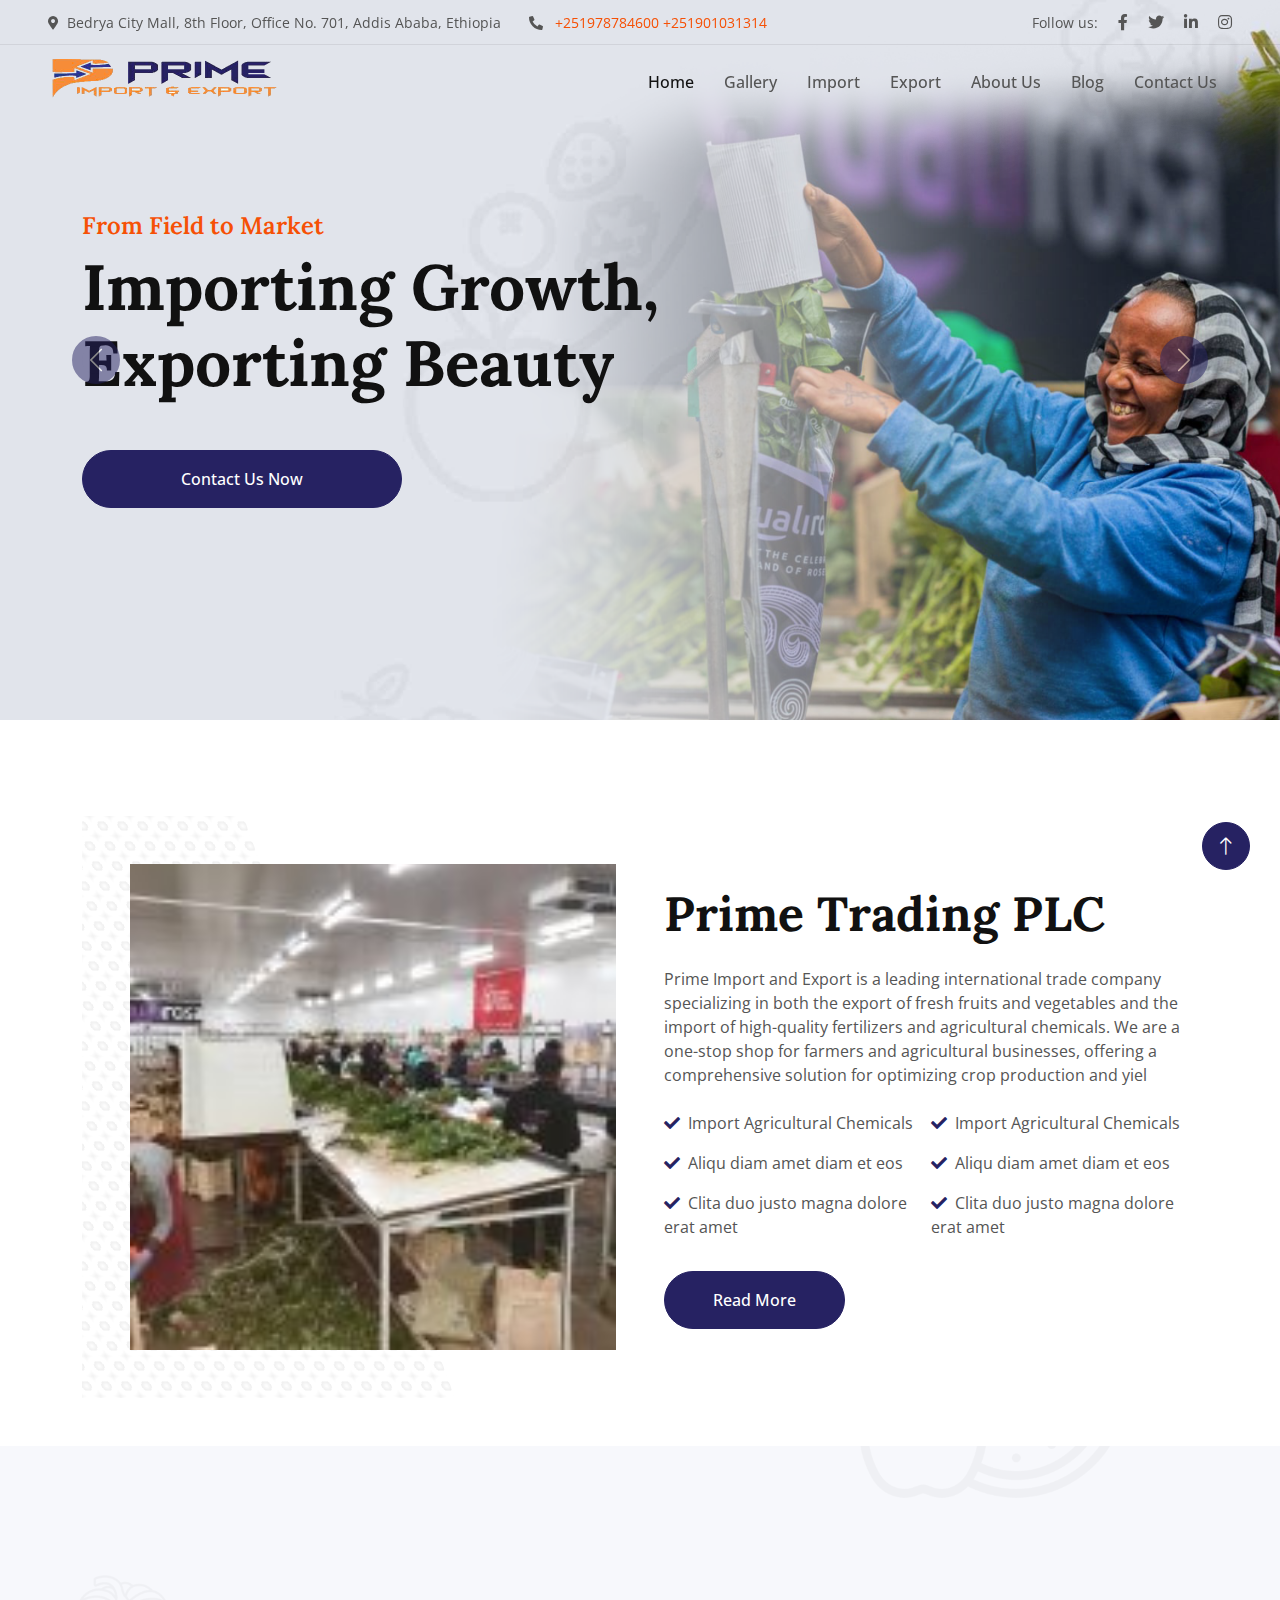
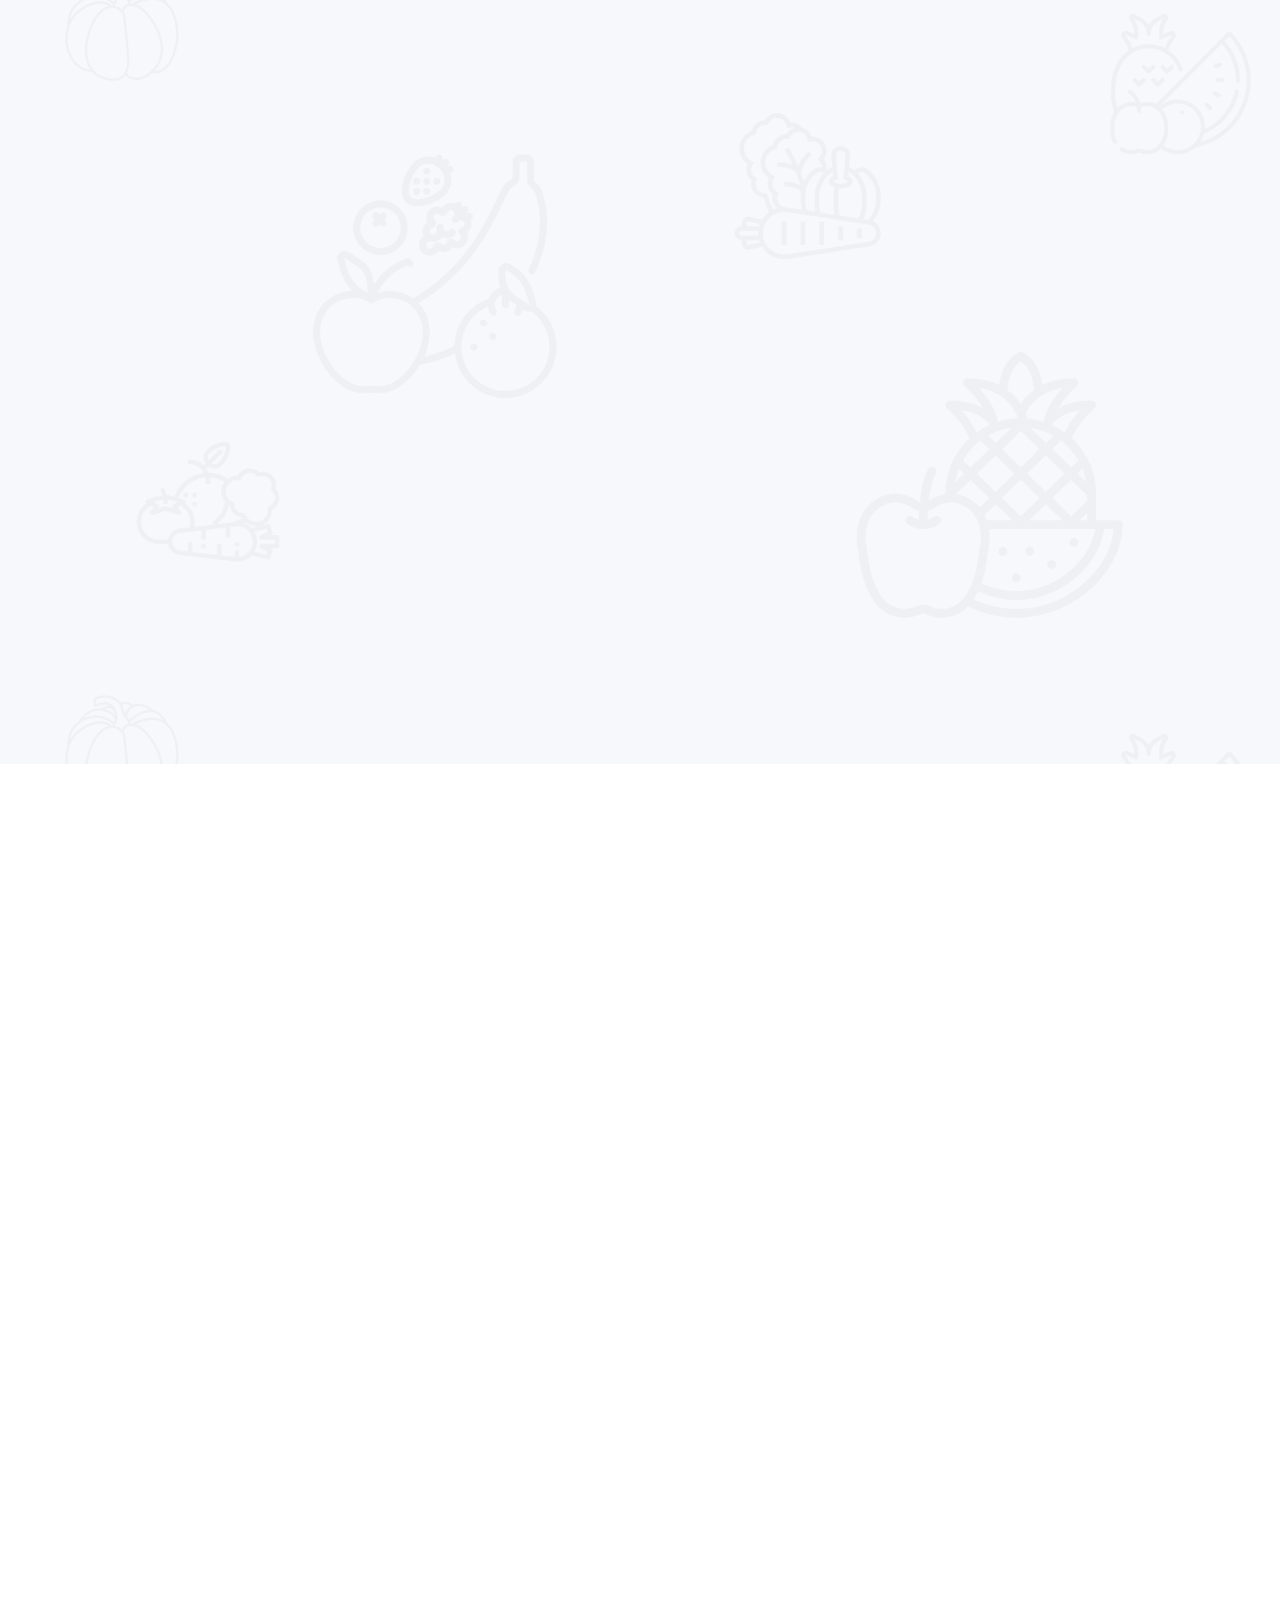
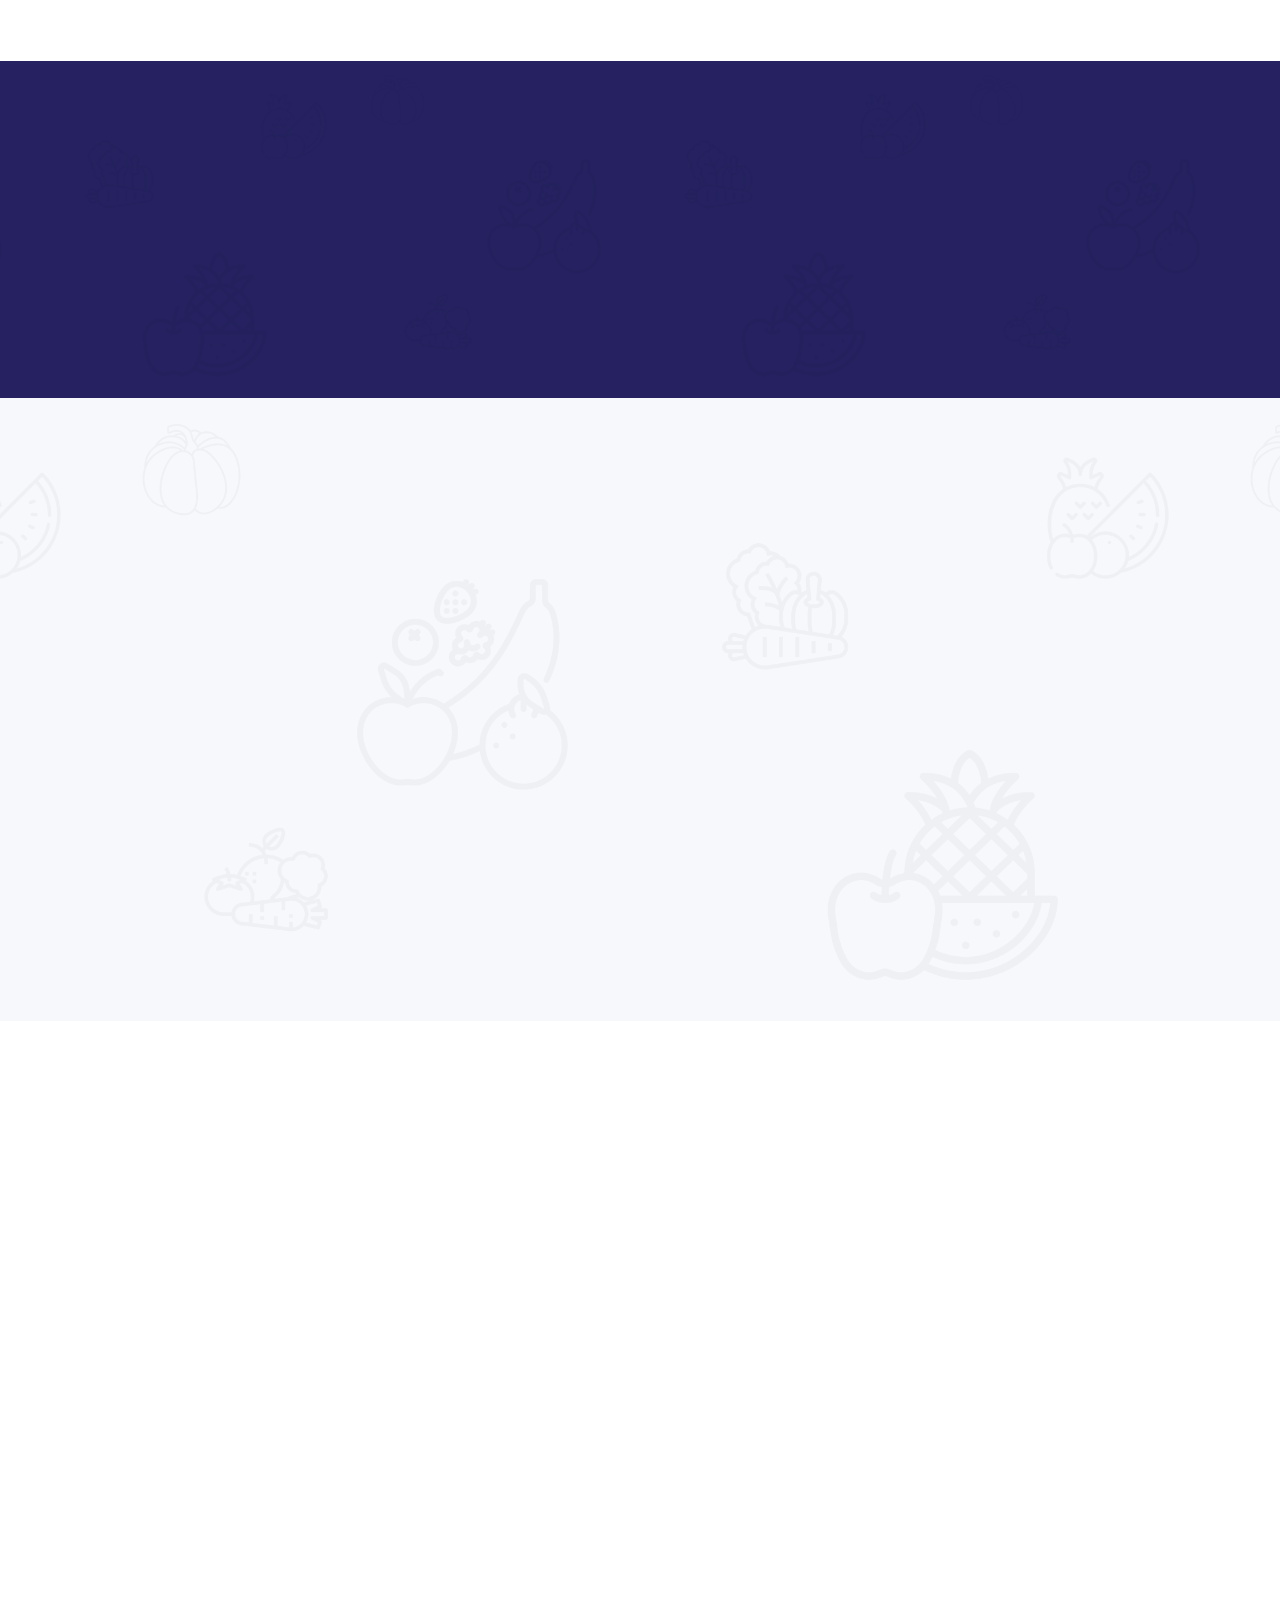
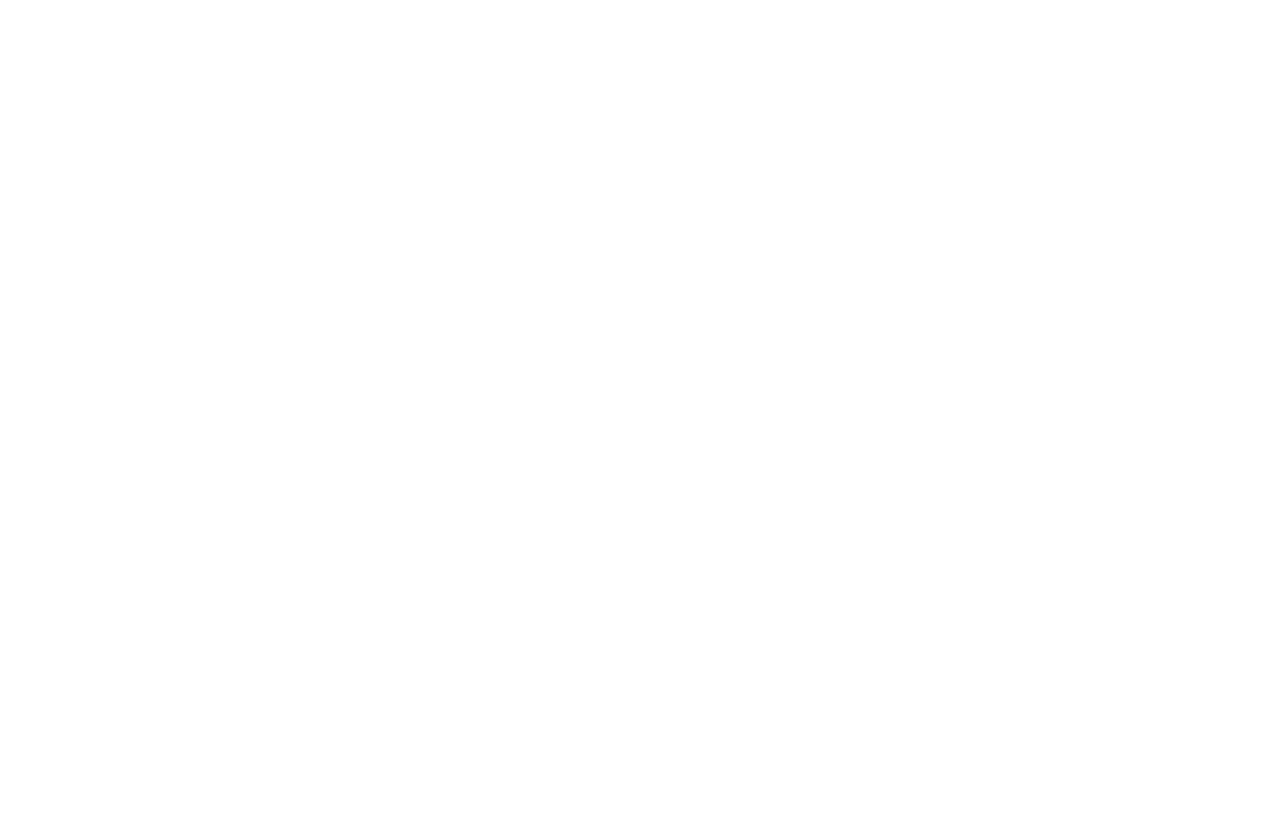
==== index.html @ 23673bf8 "title changes" ====
<!DOCTYPE html>
<html lang="en">

<head>
    <meta charset="utf-8">
    <title>Prime Trading - quality export and imports</title>
    <meta content="width=device-width, initial-scale=1.0" name="viewport">
    <meta content="" name="keywords">
    <meta content="" name="description">

    <!-- Favicon -->
    <link href="img/favicon.png" rel="icon">

    <!-- Google Web Fonts -->
    <link rel="preconnect" href="https://fonts.googleapis.com">
    <link rel="preconnect" href="https://fonts.gstatic.com" crossorigin>
    <link href="https://fonts.googleapis.com/css2?family=Open+Sans:wght@400;500&family=Lora:wght@600;700&display=swap" rel="stylesheet"> 

    <!-- Icon Font Stylesheet -->
    <link href="https://cdnjs.cloudflare.com/ajax/libs/font-awesome/5.10.0/css/all.min.css" rel="stylesheet">
    <link href="https://cdn.jsdelivr.net/npm/bootstrap-icons@1.4.1/font/bootstrap-icons.css" rel="stylesheet">

    <!-- Libraries Stylesheet -->
    <link href="lib/animate/animate.min.css" rel="stylesheet">
    <link href="lib/owlcarousel/assets/owl.carousel.min.css" rel="stylesheet">

    <!-- Customized Bootstrap Stylesheet -->
    <link href="css/bootstrap.min.css" rel="stylesheet">

    <!-- Template Stylesheet -->
    <link href="css/style.css" rel="stylesheet">

    <style>
        .gradient-box {
            background: linear-gradient(to right, rgba(255, 255, 255, 1),rgba(255, 255, 255, 0.3));
        }
    </style>
</head>

<body>
    <!-- Spinner Start -->
    <div id="spinner" class="show bg-white position-fixed translate-middle w-100 vh-100 top-50 start-50 d-flex align-items-center justify-content-center">
        <div class="spinner-border text-primary" role="status"></div>
    </div>
    <!-- Spinner End -->


    <!-- Navbar Start -->
    <div class="container-fluid fixed-top px-0 wow fadeIn" data-wow-delay="0.1s">
        <div class="top-bar row gx-0 align-items-center d-none d-lg-flex">
            <div class="col-lg-9 px-5 text-start w-90">
                <small>
                  <i class="fa fa-map-marker-alt me-2"></i>Bedrya City Mall, 8th Floor, Office No. 701, Addis Ababa, Ethiopia
                </small>
                <small class="ms-4 text-center gap-2">
                  <i class="fa fa-phone-alt me-2"></i> <a href="tel:+251978784600" class="text-secondary">+251978784600</a>   <a href="tel:+251901031314" class="text-secondary">+251901031314</a>

                </small>
              </div>
              
            <div class="col-lg-3 px-5 text-end">
                <small>Follow us:</small>
                <a class="text-body ms-3" href=""><i class="fab fa-facebook-f"></i></a>
                <a class="text-body ms-3" href=""><i class="fab fa-twitter"></i></a>
                <a class="text-body ms-3" href=""><i class="fab fa-linkedin-in"></i></a>
                <a class="text-body ms-3" href=""><i class="fab fa-instagram"></i></a>
            </div>
        </div>

        <nav class="navbar navbar-expand-lg navbar-light py-lg-0 px-lg-5 wow fadeIn" data-wow-delay="0.1s">
            <a href="index.html" class="navbar-brand ms-4 ms-lg-0">
                <!-- <h1 class="fw-bold text-primary m-0">F<span class="text-secondary">oo</span>dy</h1> -->
                <img src="img/logo.png" class="w-50" alt="">
            </a>
            <button type="button" class="navbar-toggler me-4" data-bs-toggle="collapse" data-bs-target="#navbarCollapse">
                <span class="navbar-toggler-icon"></span>
            </button>
            <div class="collapse navbar-collapse" id="navbarCollapse">
                <div class="navbar-nav ms-auto p-4 p-lg-0">
                    <a href="index.html" class="nav-item nav-link active">Home</a>
                    <a href="gallery.html" class="nav-item nav-link">Gallery</a>
                    <a href="import.html" class="nav-item nav-link">Import</a>
                    <a href="export.html" class="nav-item nav-link">Export</a>
                    <a href="about.html" class="nav-item nav-link">About Us</a>
                    <a href="blog.html" class="nav-item nav-link">Blog</a>
                    <a href="contact.html" class="nav-item nav-link">Contact Us</a>
                    <!-- <div class="nav-item dropdown">
                        <a href="#" class="nav-link dropdown-toggle" data-bs-toggle="dropdown">pages</a>
                        <div class="dropdown-menu m-0">
                            <a href="feature.html" class="dropdown-item">Our Features</a>
                            <a href="testimonial.html" class="dropdown-item">Testimonial</a>
                            <a href="404.html" class="dropdown-item">404 Page</a>
                        </div>
                    </div> -->
                </div>
                <!-- <div class="d-none d-lg-flex ms-2">
                    <a class="btn-sm-square bg-white rounded-circle ms-3" href="">
                        <small class="fa fa-search text-body"></small>
                    </a>
                    <a class="btn-sm-square bg-white rounded-circle ms-3" href="">
                        <small class="fa fa-user text-body"></small>
                    </a>
                    <a class="btn-sm-square bg-white rounded-circle ms-3" href="">
                        <small class="fa fa-shopping-bag text-body"></small>
                    </a>
                </div> -->
            </div>
        </nav>
    </div>
    <!-- Navbar End -->


    <!-- Carousel Start -->
    <div class="container-fluid p-0 mb-5 wow fadeIn" data-wow-delay="0.1s">
        <div id="header-carousel" class="carousel slide" data-bs-ride="carousel">
            <div class="carousel-inner">
                <div class="carousel-item active">
                    <img class="w-100" src="img/carousel-1.png" alt="Image">
                    <div class="carousel-caption">
                        <div class="container">
                            <div class="row justify-content-start">
                                <div class="col-lg-7">
                                    <h4 class="text-secondary">From Field to Market</h4>
                                    <h6 class="display-3 mb-5 animated slideInDown">Importing Growth, Exporting Beauty</h6>
                                    <a href="contact.html" class="w-50 btn btn-primary rounded-pill py-sm-3 px-sm-5">Contact Us Now</a>
                                    <!-- <a href="" class="btn btn-secondary rounded-pill py-sm-3 px-sm-5 ms-3">Services</a> -->
                                </div>
                            </div>
                        </div>
                    </div>
                </div>
                <div class="carousel-item">
                    <img class="w-100" src="img/carousel-2.png" alt="Image">
                   <div class="carousel-caption">
                        <div class="container">
                            <div class="row justify-content-start">
                                <div class="col-lg-7">
                                    <h4 class="text-secondary">Flourish & Export</h4>
                                    <h6 class="display-3 mb-5 animated slideInDown">Importing Growth, Exporting Beauty</h6>
                                    <a href="contact.html" class="w-50 btn btn-primary rounded-pill py-sm-3 px-sm-5">Contact us Now</a>
                                    <!-- <a href="" class="btn btn-secondary rounded-pill py-sm-3 px-sm-5 ms-3">Services</a> -->
                                </div>
                            </div>
                        </div>
                    </div>
                </div>
            </div>
            <button class="carousel-control-prev" type="button" data-bs-target="#header-carousel"
                data-bs-slide="prev">
                <span class="carousel-control-prev-icon" aria-hidden="true"></span>
                <span class="visually-hidden">Previous</span>
            </button>
            <button class="carousel-control-next" type="button" data-bs-target="#header-carousel"
                data-bs-slide="next">
                <span class="carousel-control-next-icon" aria-hidden="true"></span>
                <span class="visually-hidden">Next</span>
            </button>
        </div>
    </div>
    <!-- Carousel End -->


    <!-- About Start -->
    <div class="container-xxl py-5">
        <div class="container">
            <div class="row g-5 align-items-center">
                <div class="col-lg-6 wow fadeIn" data-wow-delay="0.1s">
                    <div class="about-img position-relative overflow-hidden p-5 pe-0">
                        <img class="img-fluid w-100" src="img/about-1.jpg">
                    </div>
                </div>
                <div class="col-lg-6 wow fadeIn" data-wow-delay="0.5s">
                    <h1 class="display-5 mb-4">Prime Trading PLC</h1>
                    <p class="mb-4">Prime Import and Export is a leading international trade company specializing in both the export of fresh fruits and vegetables and the import of high-quality fertilizers and agricultural chemicals. We are a one-stop shop for farmers and agricultural businesses, offering a comprehensive solution for optimizing crop production and yiel</p>
                    <div class="d-flex flex-row w-100">
                        <div class="w-50">
                            <p><i class="fa fa-check text-primary me-2"></i>Import Agricultural Chemicals </p>
                            <p><i class="fa fa-check text-primary me-2"></i>Aliqu diam amet diam et eos</p>
                            <p><i class="fa fa-check text-primary me-2"></i>Clita duo justo magna dolore erat amet</p>
                        </div>
                        <div class="w-50">
                            <p><i class="fa fa-check text-primary me-2"></i>Import Agricultural Chemicals </p>
                            <p><i class="fa fa-check text-primary me-2"></i>Aliqu diam amet diam et eos</p>
                            <p><i class="fa fa-check text-primary me-2"></i>Clita duo justo magna dolore erat amet</p>
                        </div>
                    </div>
                    <a class="btn btn-primary rounded-pill py-3 px-5 mt-3" href="about.html">Read More</a>
                </div>
            </div>
        </div>
    </div>
    <!-- About End -->

    <div class="container-fluid bg-light bg-icon py-6">
        <div class="container">
            <div class="section-header text-center mx-auto mb-5 wow fadeInUp" data-wow-delay="0.1s" style="max-width: 500px;">
                <h1 class="display-5 mb-3">Our Services</h1>
                <p>We are committed to providing high-quality agricultural products and services with a focus on excellence and sustainability. Explore the features that set us apart.</p>
            </div>
            <div class="row g-4">
                <div class="col-lg-4 col-md-6 wow fadeInUp" data-wow-delay="0.1s">
                    <div class="bg-white text-center h-100 p-4 p-xl-5 d-flex flex-column align-items-center">
                        <div style="height: 150px; display: flex; align-items: center; justify-content: center;">
                            <img class="img-fluid" src="img/export_icon.png" alt="export" style="max-width: 143px;">
                        </div>
                        <h4 class="mb-3">High-Quality Exports</h4>
                        <p class="mb-4">We export a wide variety of fresh fruits, cereals, and flowers, ensuring the highest quality and timely delivery to international markets.</p>
                        <a class="btn btn-outline-primary border-2 py-2 px-4 rounded-pill" href="about.html">Read More</a>
                    </div>
                </div>
                <div class="col-lg-4 col-md-6 wow fadeInUp" data-wow-delay="0.3s">
                    <div class="bg-white text-center h-100 p-4 p-xl-5 d-flex flex-column align-items-center">
                        <div style="height: 150px; display: flex; align-items: center; justify-content: center;">
                            <img class="img-fluid" src="img/import.webp" alt="import" style="max-width: 143px;">
                        </div>
                        <h4 class="mb-3">Premium Imported Products</h4>
                        <p class="mb-4">Our imports include top-tier fertilizers, animal feed, and agricultural products to support farming operations and increase productivity.</p>
                        <a class="btn btn-outline-primary border-2 py-2 px-4 rounded-pill" href="about.html">Read More</a>
                    </div>
                </div>
                <div class="col-lg-4 col-md-6 wow fadeInUp" data-wow-delay="0.5s">
                    <div class="bg-white text-center h-100 p-4 p-xl-5 d-flex flex-column align-items-center">
                        <div style="height: 150px; display: flex; align-items: center; justify-content: center;">
                            <img class="img-fluid" src="img/icon-2.png" alt="sustainability" style="max-width: 143px;">
                        </div>
                        <h4 class="mb-3">Sustainable Practices</h4>
                        <p class="mb-4">We prioritize sustainability by sourcing environmentally-friendly agricultural products and practicing ethical import and export processes.</p>
                        <a class="btn btn-outline-primary border-2 py-2 px-4 rounded-pill" href="about.html">Read More</a>
                    </div>
                </div>
            </div>
        </div>
    </div>


    <!-- Product part -->
    <div class="container-xxl py-5">
        <div class="container">
               
            <div class="section-header text-center mx-auto mb-5 wow fadeInUp" data-wow-delay="0.1s" style="max-width: 500px;">
                <h1 class="display-5 mb-3">Our Products</h1>
                <p>Tempor ut dolore lorem kasd vero ipsum sit eirmod sit. Ipsum diam justo sed rebum vero dolor duo.</p>
            </div>
        <div class="tab-content">
                <div id="tab-1" class="tab-pane fade show p-0 active">
                    <div class="row g-4">
                        <div class="col-xl-4 col-lg-4 col-md-6 wow fadeInUp" data-wow-delay="0.1s">
                            <div class="product-item wow fadeInUp" data-wow-delay="0.1s">
                                <div class="position-relative bg-light overflow-hidden shadow-lg">
                                    <img class="img-fluid w-100" src="img/fruits.png" alt="">
                                    <div style="opacity: 0.5; background-color: black;" class="text-center w-100 h-100 rounded text-white position-absolute start-0 bottom-0 py-1 px-3"></div>
                                    <div class="bg-secondary rounded text-white position-absolute start-0 top-0 my-4 py-1 px-3">Premium</div>
                                    <div class=" text-center bg-transparent rounded text-white position-absolute start-0 bottom-0 py-1 px-3">
                                        <a class="text-white" href="">
                                            <h3 class="text-white text-start">Fruits</h3>
                                            <p class="text-start">Our avocados boast a rich, buttery flavor and a luxurious texture that sets them apart</p>
                                        </a>
                                    </div>
                                </div>
                                
                            </div>
                        </div>
                        <div class="col-xl-4 col-lg-4 col-md-6 wow fadeInUp" data-wow-delay="0.2s">
                            <div class="product-item wow fadeInUp" data-wow-delay="0.2s">
                                <div class="position-relative bg-light overflow-hidden shadow-lg img-fluid">
                                    <img class="img-fluid w-100" src="img/cut-flower.png" alt="">
                                    <div style="opacity: 0.5; background-color: black;" class="text-center w-100 h-100 rounded text-white position-absolute start-0 bottom-0 py-1 px-3"></div>
                                    <div class="bg-secondary rounded text-white position-absolute start-0 top-0 my-4 py-1 px-3">Premium</div>
                                    <div class=" text-center bg-transparent rounded text-white position-absolute start-0 bottom-0 py-1 px-3">
                                        <a class="text-white" href="">
                                            <h3 class="text-white text-start">Cut Flowers</h3>
                                            <p class="text-start ">Each bloom is cultivated and handpicked at the perfect moment of blooming</p>
                                        </a>
                                    </div>
                                </div>
                                
                            </div>
                        </div>
                        
                        <div class="col-xl-4 col-lg-4 col-md-6 wow fadeInUp" data-wow-delay="0.3s">
                            <div class="product-item wow fadeInUp" data-wow-delay="0.3s">
                                <div class="position-relative bg-light overflow-hidden shadow-lg">
                                    <img class="img-fluid w-100" src="img/flowers.png" alt="">
                                    <div style="opacity: 0.5; background-color: black;" class="text-center w-100 h-100 rounded text-white position-absolute start-0 bottom-0 py-1 px-3"></div>
                                    <div class="bg-secondary rounded text-white position-absolute start-0 top-0 my-4 py-1 px-3">Premium</div>
                                    <div class=" text-center bg-transparent rounded text-white position-absolute start-0 bottom-0 py-1 px-3">
                                        <a class="text-white" href="">
                                            <h3 class="text-white text-start">Flowers</h3>
                                            <p class="text-start ">Experience the epitome of floral elegance with our premium level flowers</p>
                                        </a>
                                    </div>
                                </div>
                                
                            </div>
                        </div>
                        <div class="col-xl-4 col-lg-4 col-md-6 wow fadeInUp" data-wow-delay="0.1s">
                            <div class="product-item wow fadeInUp" data-wow-delay="0.2s">
                                <div class="position-relative bg-light overflow-hidden shadow-lg">
                                    <img class="img-fluid w-100" src="img/Fertilizers.png" alt="">
                                    <div style="opacity: 0.5; background-color: black;" class="text-center w-100 h-100 rounded text-white position-absolute start-0 bottom-0 py-1 px-3"></div>
                                    <div class=" text-center bg-transparent rounded text-white position-absolute start-0 bottom-0 py-1 px-3">
                                        <a class="text-white" href="">
                                            <h3 class="text-white text-start">Fertilizers</h3>
                                            <p class="text-start ">Enhance agricultural yields and nurture growth with our fertilizers</p>
                                        </a>
                                    </div>
                                </div>
                                
                            </div>
                        </div>
                        <div class="col-xl-4 col-lg-4 col-md-6 wow fadeInUp" data-wow-delay="0.2s">
                            <div class="product-item wow fadeInUp" data-wow-delay="0.2s">
                                <div class="position-relative bg-light overflow-hidden shadow-lg">
                                    <img class="img-fluid w-100" src="img/chemicals.png" alt="">
                                    <div style="opacity: 0.5; background-color: black;" class="text-center w-100 h-100 rounded text-white position-absolute start-0 bottom-0 py-1 px-3"></div>
                                    <div class=" text-center bg-transparent rounded text-white position-absolute start-0 bottom-0 py-1 px-3">
                                        <a class="text-white" href="">
                                            <h3 class="text-white text-start">Agricultural Chemicals</h3>
                                            <p class="text-start text-white">Optimize crop health and maximize yield with our agricultural chemicals</p>
                                        </a>
                                    </div>
                                </div>
                            </div>
                        </div>
                        <div class="col-xl-4 col-lg-4 col-md-6 wow fadeInUp" data-wow-delay="0.2s">
                            <div class="product-item wow fadeInUp" data-wow-delay="0.2s">
                                <div class="position-relative bg-light overflow-hidden shadow-lg">
                                    <img class="img-fluid w-100" src="img/animals.png" alt="">
                                    <div style="opacity: 0.5; background-color: black;" class="text-center w-100 h-100 rounded text-white position-absolute start-0 bottom-0 py-1 px-3"></div>
                                    <div class=" text-center bg-transparent rounded text-white position-absolute start-0 bottom-0 py-1 px-3">
                                        <a class="text-white" href="">
                                            <h3 class="text-white text-start">Animal Feed Raw Material</h3>
                                            <p class="text-start text-white">Elevate animal nutrition with our feed raw materials, for healthy livestock</p>
                                        </a>
                                    </div>
                                </div>
                            </div>
                        </div>
                        
                    </div>
                </div>
            </div>
        </div>
    </div>
    <!-- end of priduct -->


    <!-- Firm Visit Start -->
    <div class="container-fluid bg-primary bg-icon mt-5 py-6">
        <div class="container">
            <div class="row g-5 align-items-center">
                <div class="col-md-7 wow fadeIn" data-wow-delay="0.1s">
                    <h1 class="display-5 text-white mb-3">Visit Our Grallary</h1>
                    <p class="text-white mb-0">Tempor erat elitr rebum at clita. Diam dolor diam ipsum sit. Aliqu diam amet diam et eos. Clita erat ipsum et lorem et sit, sed stet lorem sit clita duo justo magna dolore erat amet. Diam dolor diam ipsum sit. Aliqu diam amet diam et eos.</p>
                </div>
                <div class="col-md-5 text-md-end wow fadeIn" data-wow-delay="0.5s">
                    <a class="btn btn-lg btn-secondary rounded-pill py-3 px-5" href="">Visit Now</a>
                </div>
            </div>
        </div>
    </div>
    <!-- Firm Visit End -->


    <!-- Testimonial Start -->
    <div class="container-fluid bg-light bg-icon py-6 mb-5">
        <div class="container">
            <div class="section-header text-center mx-auto mb-5 wow fadeInUp" data-wow-delay="0.1s" style="max-width: 500px;">
                <h1 class="display-5 mb-3">What Peoples Say</h1>
            </div>
            <div class="owl-carousel testimonial-carousel wow fadeInUp" data-wow-delay="0.1s">
                <div class="testimonial-item position-relative bg-white p-5 mt-4">
                    <i class="fa fa-quote-left fa-3x text-primary position-absolute top-0 start-0 mt-n4 ms-5"></i>
                    <p class="mb-4">Prime's expertise in import and export operations has been instrumental in optimizing our trading processes."</p>
                    <div class="d-flex align-items-center">
                        <img class="flex-shrink-0 rounded-circle" src="img/customer-1.jpg" alt="">
                        <div class="ms-3">
                            <h5 class="mb-1">Aman</h5>
                            <span>Director</span>
                        </div>
                    </div>
                </div>
                <div class="testimonial-item position-relative bg-white p-5 mt-4">
                    <i class="fa fa-quote-left fa-3x text-primary position-absolute top-0 start-0 mt-n4 ms-5"></i>
                    <p class="mb-4">Working with prime has been a game-changer for our import business. Their expertise have truly impressed us."</p>
                    <div class="d-flex align-items-center">
                        <img class="flex-shrink-0 rounded-circle" src="img/customer-2.jpg" alt="">
                        <div class="ms-3">
                            <h5 class="mb-1">Markos</h5>
                            <span>Client</span>
                        </div>
                    </div>
                </div>
                <div class="testimonial-item position-relative bg-white p-5 mt-4">
                    <i class="fa fa-quote-left fa-3x text-primary position-absolute top-0 start-0 mt-n4 ms-5"></i>
                    <p class="mb-4">Prime's proactive approach and attention to detail have streamlined our operations."</p>
                    <div class="d-flex align-items-center">
                        <img class="flex-shrink-0 rounded-circle" src="img/customer.jpg" alt="">
                        <div class="ms-3">
                            <h5 class="mb-1">Sara</h5>
                            <span>Manager</span>
                        </div>
                    </div>
                </div>
            </div>
        </div>
    </div>
    <!-- Testimonial End -->


    <!-- Blog Start -->
    <div class="container-xxl py-5">
        <div class="container">
            <div class="section-header text-center mx-auto mb-5 wow fadeInUp" data-wow-delay="0.1s" style="max-width: 500px;">
                <h1 class="display-5 mb-3">Latest Blog</h1>
                <p>Tempor ut dolore lorem kasd vero ipsum sit eirmod sit. Ipsum diam justo sed rebum vero dolor duo.</p>
            </div>
            <div class="row g-4">
                <div class="col-lg-4 col-md-6 wow fadeInUp" data-wow-delay="0.1s">
                    <img class="img-fluid" src="img/blog-1.jpg" alt="">
                    <div class="bg-light p-4">
                        <a class="d-block h5 lh-base mb-4" href="">How to cultivate organic fruits and vegetables in own firm</a>
                        <div class="text-muted border-top pt-4">
                            <small class="me-3"><i class="fa fa-calendar text-primary me-2"></i>01 Jan, 2045</small>
                        </div>
                    </div>
                </div>
            
            </div>
        </div>
    </div>
    <!-- Blog End -->


    <!-- Footer Start -->
    <div class="container-fluid bg-dark footer mt-5 pt-5 wow fadeIn" data-wow-delay="0.1s">
        <div class="container py-5">
            <div class="row g-5">
                <div class="col-lg-3 col-md-6">
                    <img src="img/Logoprime.png" alt="Logo" class="footer-logo" />

                    <p>Prime Import and Export stands as a premier player in the global trade industry, renowned for its expertise in the export of fresh, premium-quality fruits and vegetables and the import of superior-grade fertilizers and agricultural chemicals.
                    </p>
                    <div class="d-flex pt-2">
                        <a class="btn btn-square btn-outline-light rounded-circle me-1" href=""><i class="fab fa-twitter"></i></a>
                        <a class="btn btn-square btn-outline-light rounded-circle me-1" href=""><i class="fab fa-facebook-f"></i></a>
                        <a class="btn btn-square btn-outline-light rounded-circle me-1" href=""><i class="fab fa-youtube"></i></a>
                        <a class="btn btn-square btn-outline-light rounded-circle me-0" href=""><i class="fab fa-linkedin-in"></i></a>
                    </div>
                </div>
                <div class="col-lg-3 col-md-6">
                    <h4 class="text-light mb-4">Address</h4>
                    <p><i class="fa fa-map-marker-alt me-3"></i>Bedrya City Mall, 8th Floor, Office. No. 701, Addis Ababa, Ethiopia</p>
                    <p class="phone-container">
                        <i class="fa fa-phone-alt phone-icon"></i>
                        <span class="phone-numbers">
                          <span>+251978784600</span>
                          <span>+251901031314</span>
                        </span>
                      </p>
                    <p><i class="fa fa-envelope me-3"></i>info@primetradinget.com</p>
                </div>
                <div class="col-lg-3 col-md-6">
                    <h4 class="text-light mb-4">Quick Links</h4>
                    <a class="btn btn-link" href="">About Us</a>
                    <a class="btn btn-link" href="">Contact Us</a>
                    <a class="btn btn-link" href="">Our Services</a>
                    <a class="btn btn-link" href="">Terms & Condition</a>
                    <a class="btn btn-link" href="">Support</a>
                </div>
                <div class="col-lg-3 col-md-6">
                    <h4 class="text-light mb-4">Newsletter</h4>
                    <p>Dolor amet sit justo amet elitr clita ipsum elitr est.</p>
                    <div class="position-relative mx-auto" style="max-width: 400px;">
                        <input class="form-control bg-transparent w-100 py-3 ps-4 pe-5" type="text" placeholder="Your email">
                        <button type="button" class="btn btn-primary py-2 position-absolute top-0 end-0 mt-2 me-2">SignUp</button>
                    </div>
                </div>
            </div>
        </div>
        <div class="container-fluid copyright">
            <div class="container">
                <div class="row">
                    <div class="col-md-6 text-center text-md-start mb-3 mb-md-0">
                        &copy; <a href="#">primetradinget.com</a>, All Right Reserved.
                    </div>
                    <div class="col-md-6 text-center text-md-end">
                        <!--/*** This template is free as long as you keep the footer author’s credit link/attribution link/backlink. If you'd like to use the template without the footer author’s credit link/attribution link/backlink, you can purchase the Credit Removal License from "https://htmlcodex.com/credit-removal". Thank you for your support. ***/-->
                        Designed By <a href="https://zohar.et">Zohar Tech</a>
                    </div>
                </div>
            </div> 
        </div>
    </div>
    <!-- Footer End -->


    <!-- Back to Top -->
    <a href="#" class="btn btn-lg btn-primary btn-lg-square rounded-circle back-to-top"><i class="bi bi-arrow-up"></i></a>


    <!-- JavaScript Libraries -->
    <script src="https://code.jquery.com/jquery-3.4.1.min.js"></script>
    <script src="https://cdn.jsdelivr.net/npm/bootstrap@5.0.0/dist/js/bootstrap.bundle.min.js"></script>
    <script src="lib/wow/wow.min.js"></script>
    <script src="lib/easing/easing.min.js"></script>
    <script src="lib/waypoints/waypoints.min.js"></script>
    <script src="lib/owlcarousel/owl.carousel.min.js"></script>

    <!-- Template Javascript -->
    <script src="js/main.js"></script>
</body>

</html>
---- css/style.css ----
/********** Template CSS **********/
:root {
    --primary: #262262;
    --secondary: #f68b38;
    --light: #F7F8FC;
    --dark: #111111;
}

.back-to-top {
    position: fixed;
    display: none;
    right: 30px;
    bottom: 30px;
    z-index: 99;
}

.my-6 {
    margin-top: 6rem;
    margin-bottom: 6rem;
}

.py-6 {
    padding-top: 6rem;
    padding-bottom: 6rem;
}

.bg-icon {
    background: url(../img/bg-icon.png) center center repeat;
    background-size: contain;
}


/*** Spinner ***/
#spinner {
    opacity: 0;
    visibility: hidden;
    transition: opacity .5s ease-out, visibility 0s linear .5s;
    z-index: 99999;
}

#spinner.show {
    transition: opacity .5s ease-out, visibility 0s linear 0s;
    visibility: visible;
    opacity: 1;
}


/*** Button ***/
.btn {
    font-weight: 500;
    transition: .5s;
}

.btn.btn-primary,
.btn.btn-secondary,
.btn.btn-outline-primary:hover,
.btn.btn-outline-secondary:hover {
    color: #FFFFFF;
}

.btn-square {
    width: 38px;
    height: 38px;
}

.btn-sm-square {
    width: 32px;
    height: 32px;
}

.btn-lg-square {
    width: 48px;
    height: 48px;
}

.btn-square,
.btn-sm-square,
.btn-lg-square {
    padding: 0;
    display: flex;
    align-items: center;
    justify-content: center;
    font-weight: normal;
}


/*** Navbar ***/
.fixed-top {
    transition: .5s;
}

.top-bar {
    height: 45px;
    border-bottom: 1px solid rgba(0, 0, 0, .07);
}

.navbar .dropdown-toggle::after {
    border: none;
    content: "\f107";
    font-family: "Font Awesome 5 Free";
    font-weight: 900;
    vertical-align: middle;
    margin-left: 8px;
}

.navbar .navbar-nav .nav-link {
    padding: 25px 15px;
    color: #555555;
    font-weight: 500;
    outline: none;
}

.navbar .navbar-nav .nav-link:hover,
.navbar .navbar-nav .nav-link.active {
    color: var(--dark);
}

@media (max-width: 991.98px) {
    .navbar .navbar-nav {
        margin-top: 10px;
        border-top: 1px solid rgba(0, 0, 0, .07);
        background: #FFFFFF;
    }

    .navbar .navbar-nav .nav-link {
        padding: 10px 0;
    }
}

@media (min-width: 992px) {
    .navbar .nav-item .dropdown-menu {
        display: block;
        visibility: hidden;
        top: 100%;
        transform: rotateX(-75deg);
        transform-origin: 0% 0%;
        transition: .5s;
        opacity: 0;
    }

    .navbar .nav-item:hover .dropdown-menu {
        transform: rotateX(0deg);
        visibility: visible;
        transition: .5s;
        opacity: 1;
    }
}


/*** Header ***/
.carousel-caption {
    top: 0;
    left: 0;
    right: 0;
    bottom: 0;
    display: flex;
    align-items: center;
    justify-content: center;
    text-align: start;
    z-index: 1;
}

.carousel-control-prev,
.carousel-control-next {
    width: 15%;
}

.carousel-control-prev-icon,
.carousel-control-next-icon {
    width: 3rem;
    height: 3rem;
    background-color: var(--primary);
    border: 10px solid var(--primary);
    border-radius: 3rem;
}

@media (max-width: 768px) {
    #header-carousel .carousel-item {
        position: relative;
        min-height: 450px;
    }
    
    #header-carousel .carousel-item img {
        position: absolute;
        width: 100%;
        height: 100%;
        object-fit: cover;
    }
}

.page-header {
    padding-top: 12rem;
    padding-bottom: 6rem;
    background: url(../img/carousel-2.png) top right no-repeat;
    background-size: cover;
}

.page-header-2 {
    padding-top: 12rem;
    padding-bottom: 6rem;
    background: url(../img/carousel-1.png) top right no-repeat;
    background-size: cover;
}

.breadcrumb-item+.breadcrumb-item::before {
    color: #999999;
}


/*** Section Header ***/
.section-header {
    position: relative;
    padding-top: 25px;
}

.section-header::before {
    position: absolute;
    content: "";
    width: 60px;
    height: 2px;
    top: 0;
    left: 50%;
    transform: translateX(-50%);
    background: var(--primary);
}

.section-header::after {
    position: absolute;
    content: "";
    width: 90px;
    height: 2px;
    top: 10px;
    left: 50%;
    transform: translateX(-50%);
    background: var(--secondary);
}

.section-header.text-start::before,
.section-header.text-start::after {
    left: 0;
    transform: translateX(0);
}



/*** About ***/
.about-img img {
    position: relative;
    z-index: 2;
}

.about-img::before {
    position: absolute;
    content: "";
    top: 0;
    left: -50%;
    width: 100%;
    height: 100%;
    background-image: -webkit-repeating-radial-gradient(#FFFFFF, #EEEEEE 5px, transparent 5px, transparent 10px);
    background-image: -moz-repeating-radial-gradient(#FFFFFF, #EEEEEE 5px, transparent 5px, transparent 10px);
    background-image: -ms-repeating-radial-gradient(#FFFFFF, #EEEEEE 5px, transparent 5px, transparent 10px);
    background-image: -o-repeating-radial-gradient(#FFFFFF, #EEEEEE 5px, transparent 5px, transparent 10px);
    background-image: repeating-radial-gradient(#FFFFFF, #EEEEEE 5px, transparent 5px, transparent 10px);
    background-size: 20px 20px;
    transform: skew(20deg);
    z-index: 1;
}


/*** Product ***/
.nav-pills .nav-item .btn {
    color: var(--dark);
}

.nav-pills .nav-item .btn:hover,
.nav-pills .nav-item .btn.active {
    color: #FFFFFF;
}

.product-item {
    box-shadow: 0 0 45px rgba(0, 0, 0, .07);
}

.product-item img {
    transition: .5s;
}

.product-item:hover img {
    transform: scale(1.1);
}

.product-item small a:hover {
    color: var(--primary) !important;
}


/*** Testimonial ***/
.testimonial-carousel .owl-item .testimonial-item img {
    width: 60px;
    height: 60px;
}

.testimonial-carousel .owl-item .testimonial-item,
.testimonial-carousel .owl-item .testimonial-item * {
    transition: .5s;
}

.testimonial-carousel .owl-item.center .testimonial-item {
    background: var(--primary) !important;
}

.testimonial-carousel .owl-item.center .testimonial-item * {
    color: #FFFFFF !important;
}

.testimonial-carousel .owl-item.center .testimonial-item i {
    color: var(--secondary) !important;
}

.testimonial-carousel .owl-nav {
    margin-top: 30px;
    display: flex;
    justify-content: center;
}

.testimonial-carousel .owl-nav .owl-prev,
.testimonial-carousel .owl-nav .owl-next {
    margin: 0 12px;
    width: 50px;
    height: 50px;
    display: flex;
    align-items: center;
    justify-content: center;
    color: var(--dark);
    border: 2px solid var(--primary);
    border-radius: 50px;
    font-size: 18px;
    transition: .5s;
}

.testimonial-carousel .owl-nav .owl-prev:hover,
.testimonial-carousel .owl-nav .owl-next:hover {
    color: #FFFFFF;
    background: var(--primary);
}


/*** Footer ***/
.footer {
    color: #999999;
}

.footer .btn.btn-link {
    display: block;
    margin-bottom: 5px;
    padding: 0;
    text-align: left;
    color: #999999;
    font-weight: normal;
    text-transform: capitalize;
    transition: .3s;
}

.footer .btn.btn-link::before {
    position: relative;
    content: "\f105";
    font-family: "Font Awesome 5 Free";
    font-weight: 900;
    color: #999999;
    margin-right: 10px;
}

.footer .btn.btn-link:hover {
    color: var(--light);
    letter-spacing: 1px;
    box-shadow: none;
}

.footer .copyright {
    padding: 25px 0;
    font-size: 15px;
    border-top: 1px solid rgba(256, 256, 256, .1);
}

.footer .copyright a {
    color: var(--light);
}

.footer .copyright a:hover {
    color: var(--primary);
}
.phone-container {
    display: flex;
    align-items: flex-start;
  }

  .phone-icon {
    margin-right: 10px; /* Spacing between icon and numbers */
  }

  .phone-numbers {
    display: flex;
    flex-direction: column; /* Stack phone numbers vertically */
  }
  .footer-logo {
    max-width: 250px; /* Adjust size as needed */
    height: 102px;     /* Maintain aspect ratio */
    display: block;   /* Ensure proper alignment in flex or block layouts */
  }
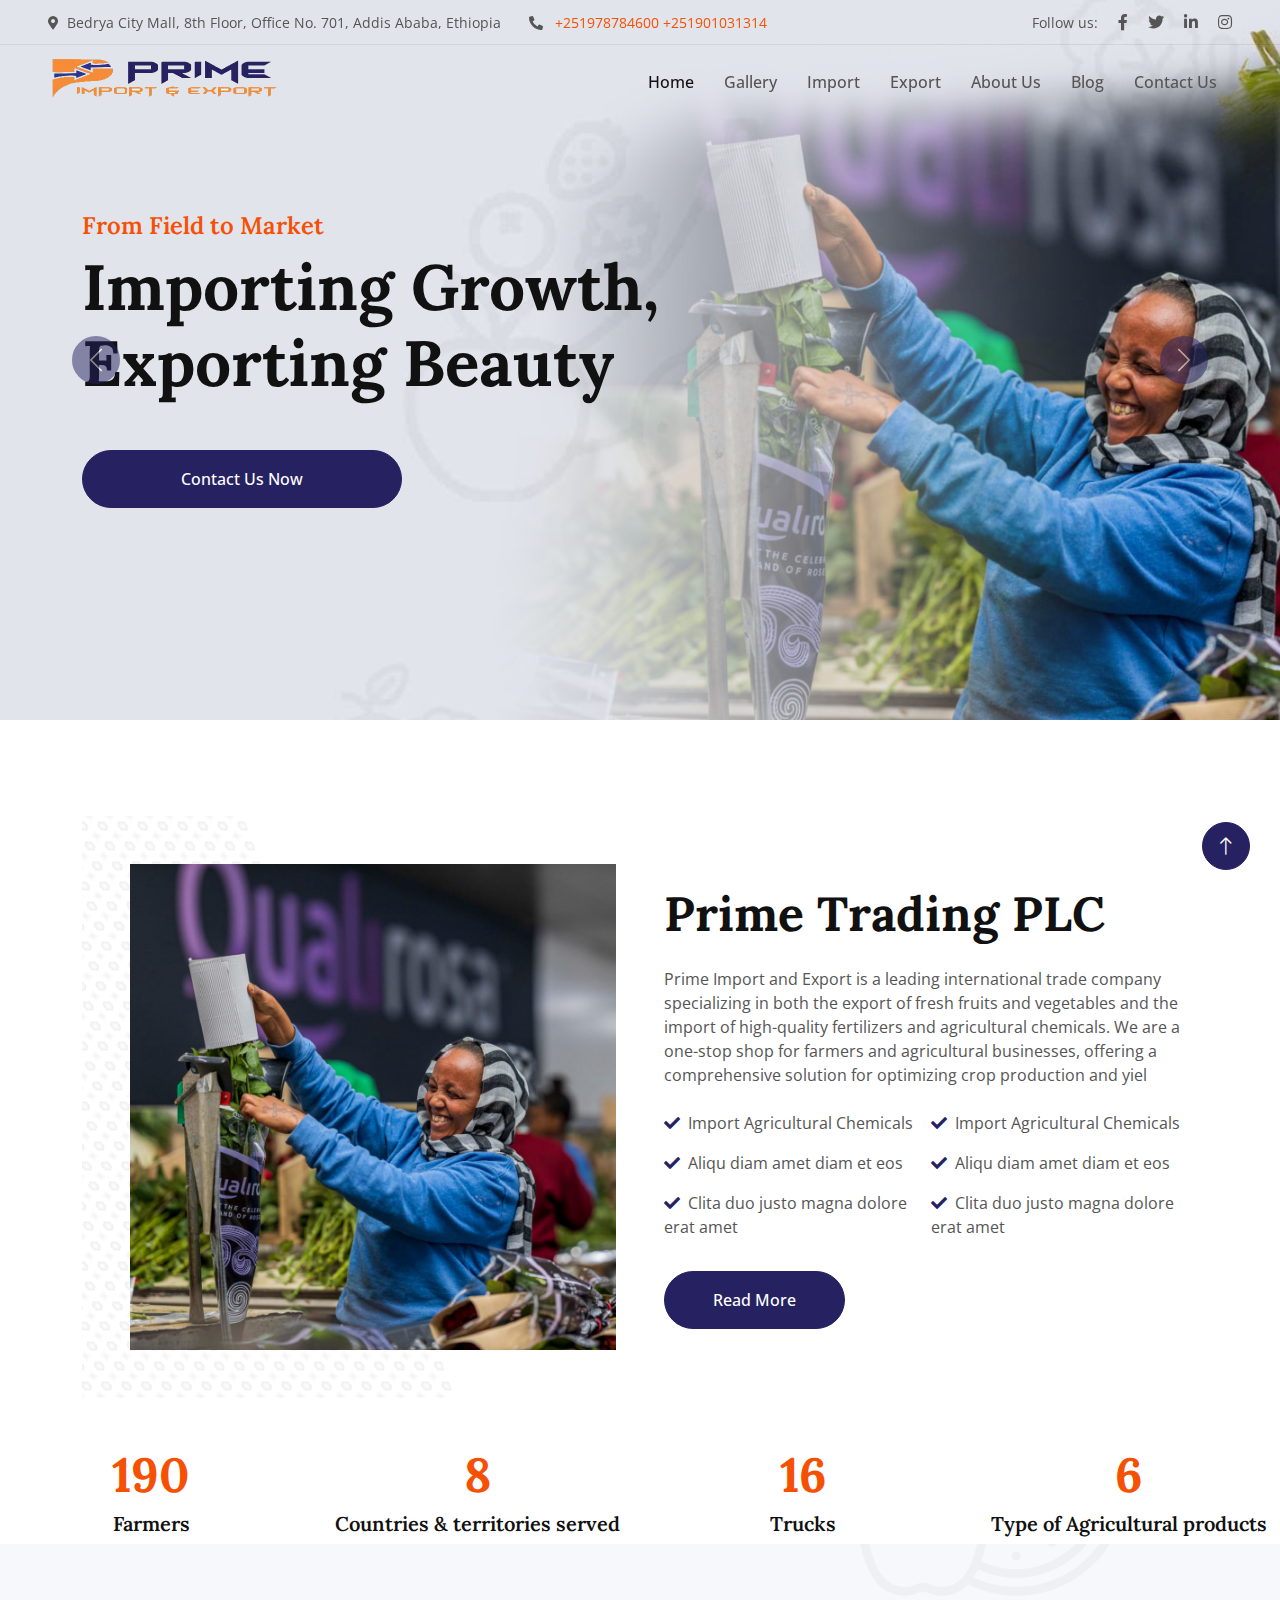
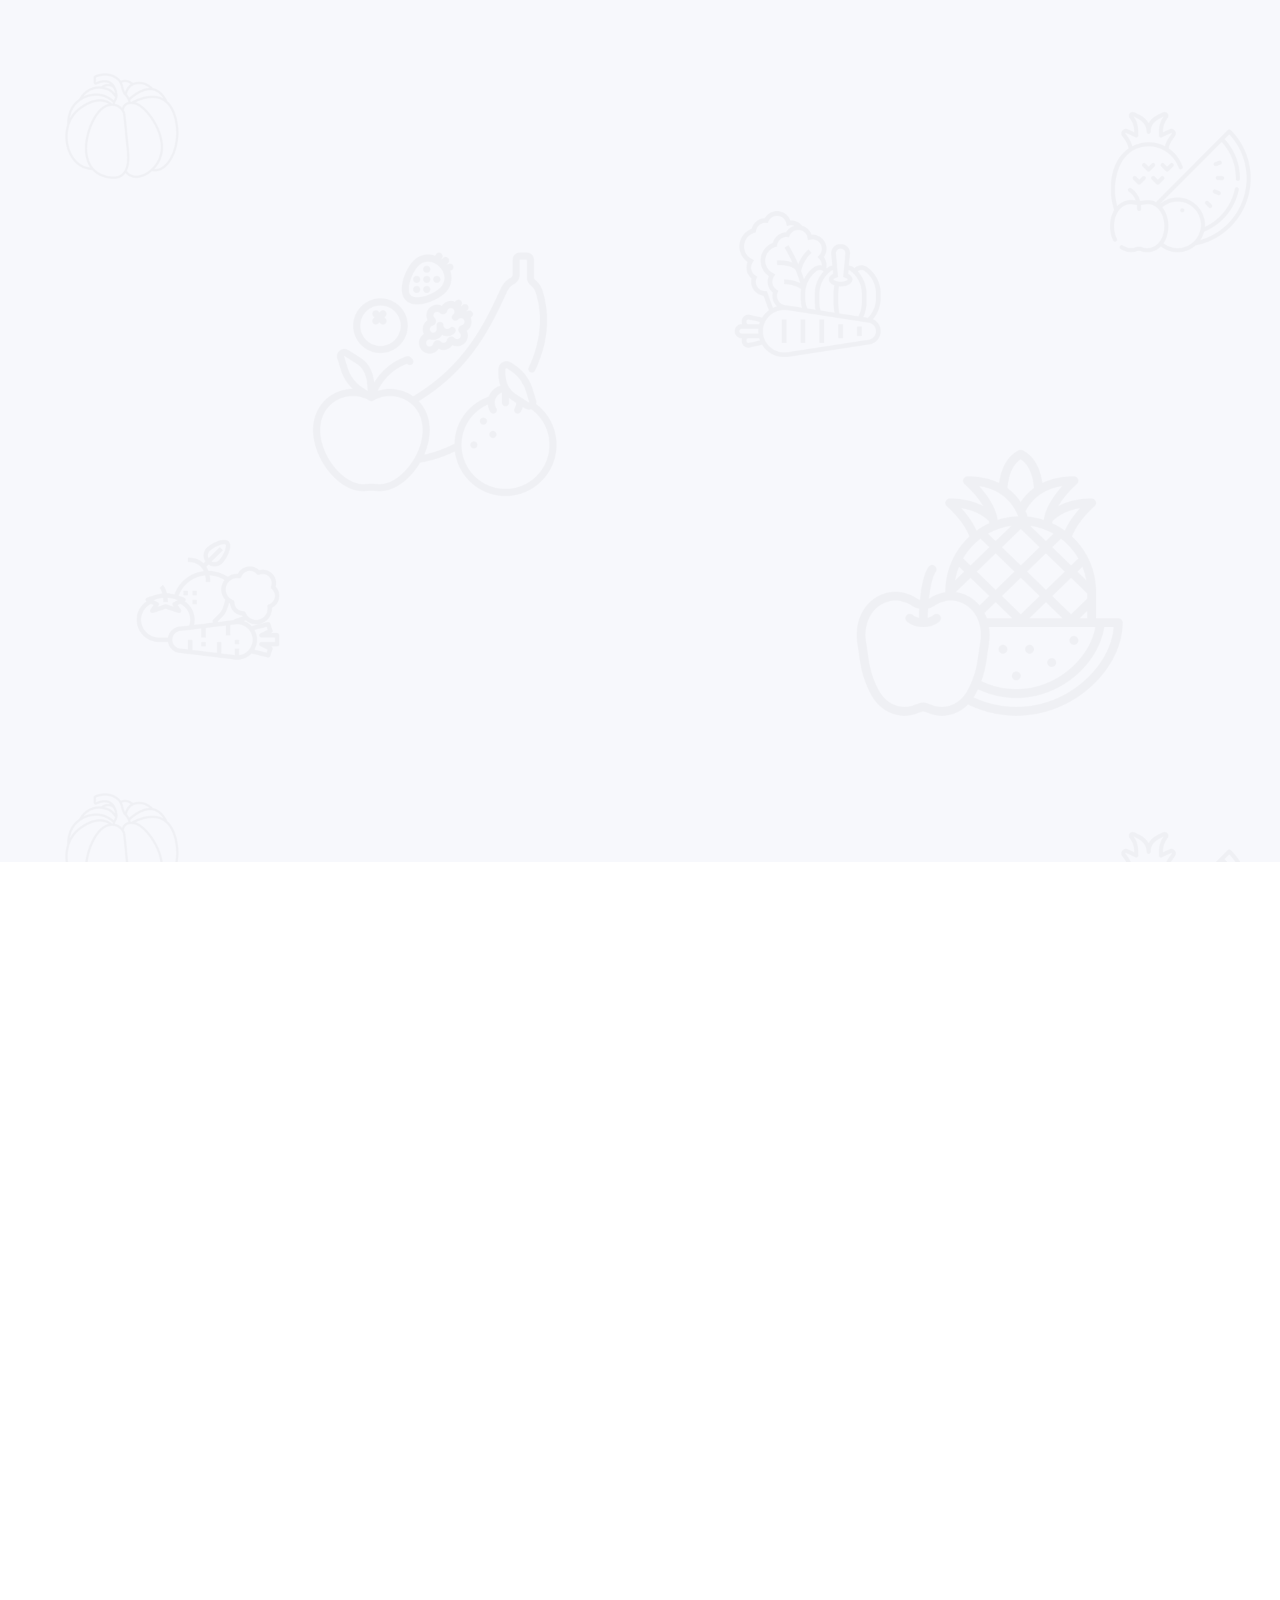
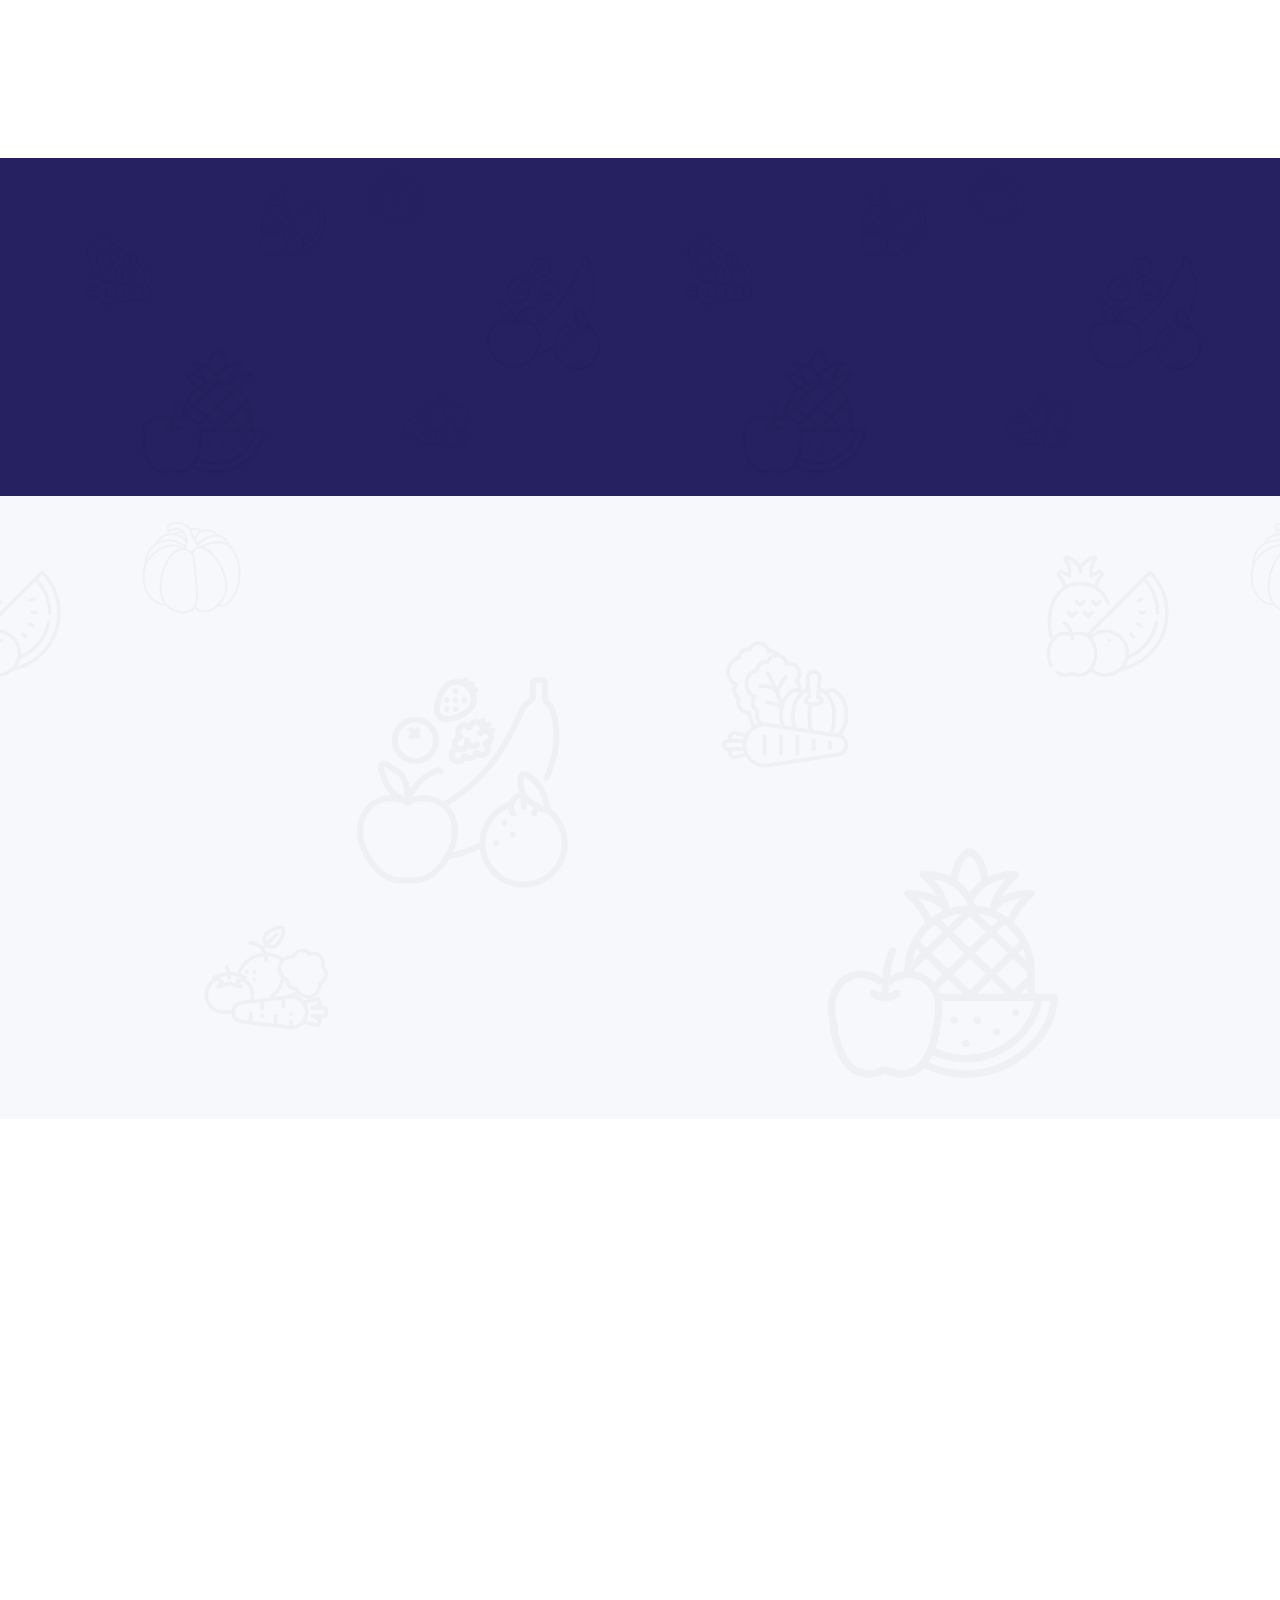
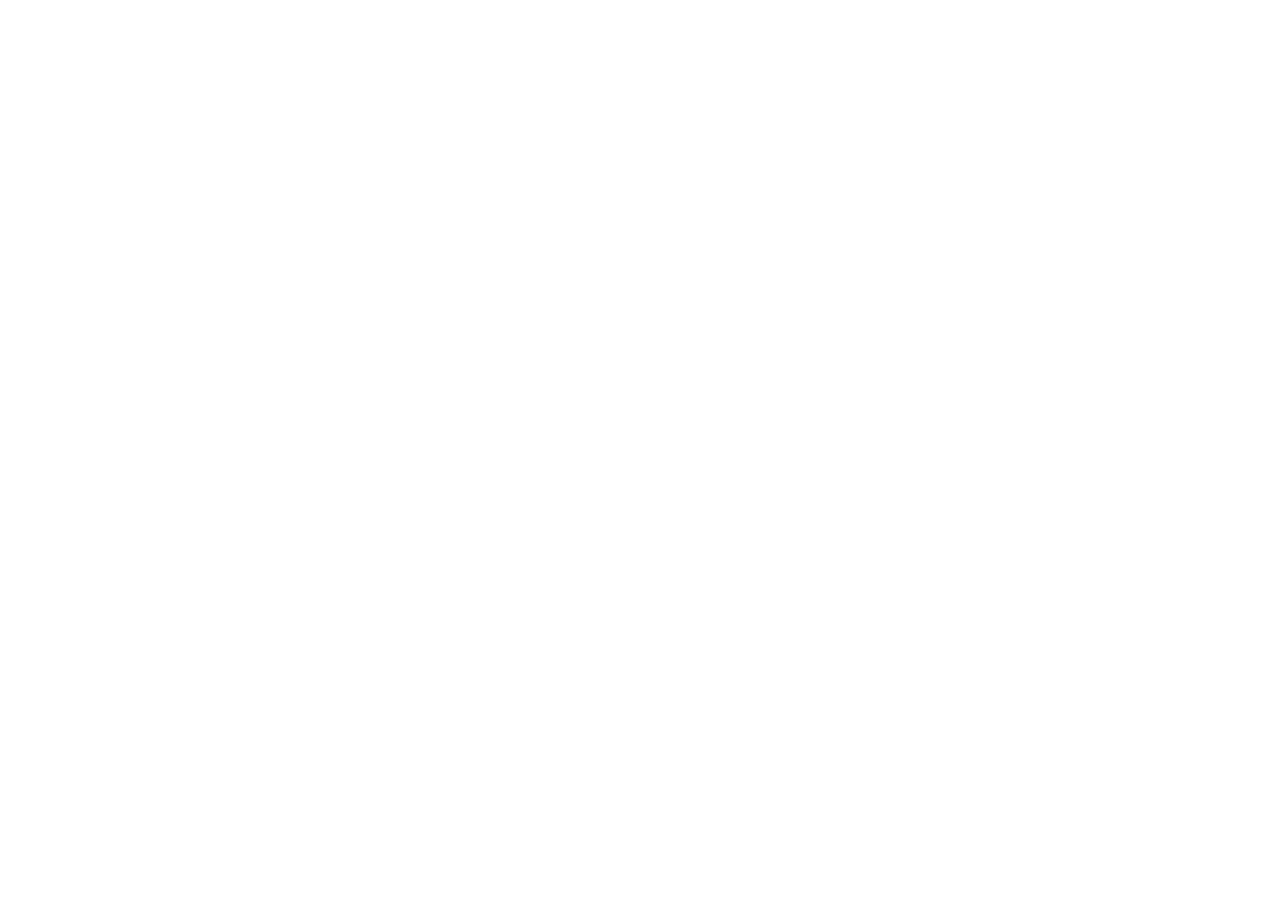
==== commit 8fa31be4: "home page counter" ====
--- a/index.html
+++ b/index.html
@@ -29,11 +29,46 @@
 
     <!-- Template Stylesheet -->
     <link href="css/style.css" rel="stylesheet">
+    <script>
+        document.addEventListener("DOMContentLoaded", () => {
+        const counters = document.querySelectorAll(".counter");
+        const duration = 2000; // Total time for the animation in milliseconds (2 seconds)
+
+        counters.forEach(counter => {
+            const target = parseInt(counter.getAttribute("data-target")); // Final number
+            const increment = target / (duration / 20); // Calculate increment value per frame (50fps)
+
+            let current = 0;
+
+            const updateCounter = () => {
+                current += increment; // Increment the current value
+                if (current < target) {
+                    counter.innerText = Math.ceil(current); // Display rounded-up value
+                    setTimeout(updateCounter, 20); // Repeat every 20ms (50fps)
+                } else {
+                    counter.innerText = (target+"+"); // Ensure it stops at the target
+                }
+            };
+
+            updateCounter();
+        });
+    });
+    </script>
 
     <style>
         .gradient-box {
             background: linear-gradient(to right, rgba(255, 255, 255, 1),rgba(255, 255, 255, 0.3));
         }
+        .counter {
+    font-size: 3rem;
+    font-weight: bold;
+    transition: all 0.5s ease-in-out;
+}
+.counter-1 {
+    font-size: 3rem;
+    font-weight: bold;
+    transition: all 2s ease-in-out;
+}
     </style>
 </head>
 
@@ -166,7 +201,7 @@
             <div class="row g-5 align-items-center">
                 <div class="col-lg-6 wow fadeIn" data-wow-delay="0.1s">
                     <div class="about-img position-relative overflow-hidden p-5 pe-0">
-                        <img class="img-fluid w-100" src="img/about-1.jpg">
+                        <img class="img-fluid w-100" src="img/about.png">
                     </div>
                 </div>
                 <div class="col-lg-6 wow fadeIn" data-wow-delay="0.5s">
@@ -190,6 +225,26 @@
         </div>
     </div>
     <!-- About End -->
+    <div class="d-flex justify-content-between row">
+        <div class="col-md-3 col-6 text-center">
+            <h1 class="text-secondary counter" data-target="500">0</h1>
+            <p class="h5">Farmers</p>
+        </div>
+        <div class="col-md-3 col-6 text-center">
+            <h1 class="text-secondary counter" data-target="20">0</h1>
+            <p class="h5">Countries & territories served</p>
+        </div>
+        <div class="col-md-3 col-6 text-center">
+            <h1 class="text-secondary counter" data-target="40">0</h1>
+            <p class="h5">Trucks</p>
+        </div>
+        <div class="col-md-3 col-6 text-sm-center text-start ">
+            <h1 class="text-secondary counter" data-target="15">0</h1>
+            <p class="h5">Type of Agricultural products</p>
+        </div>
+    </div>
+    
+    
 
     <div class="container-fluid bg-light bg-icon py-6">
         <div class="container">
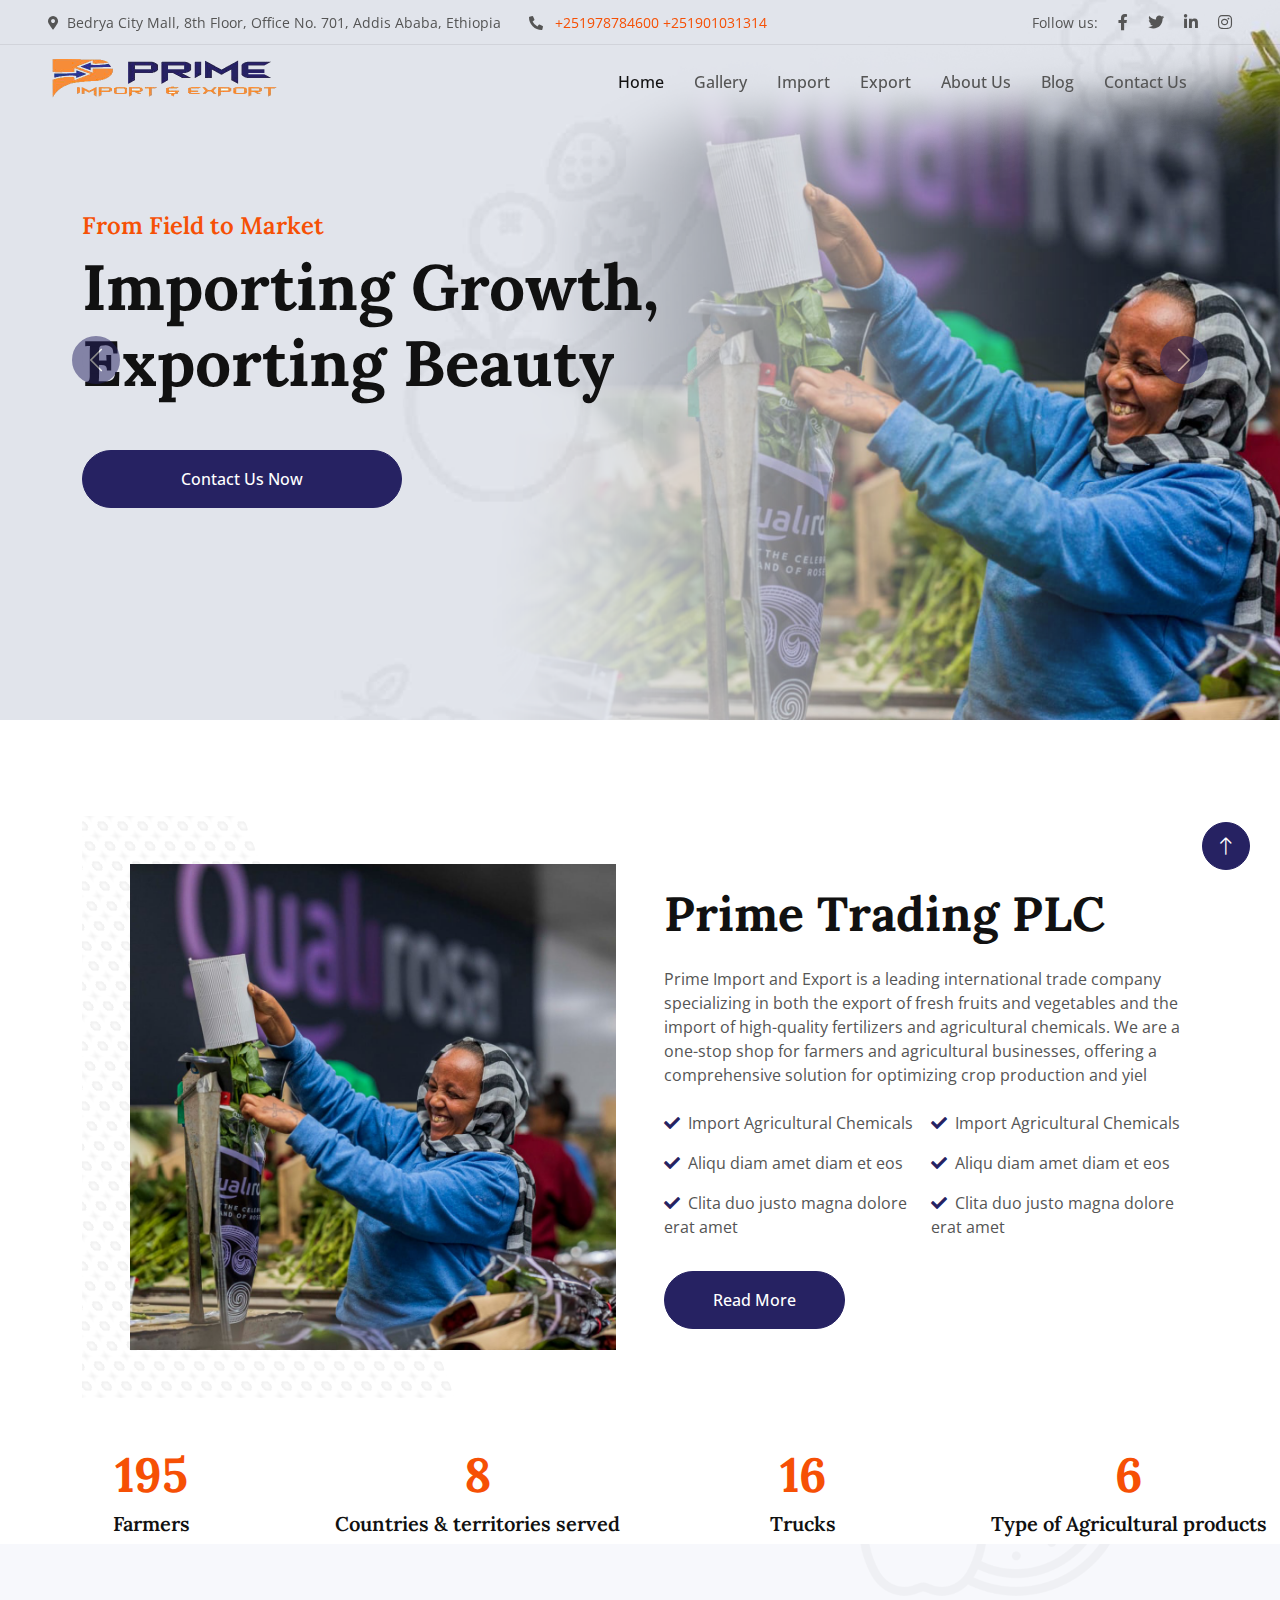
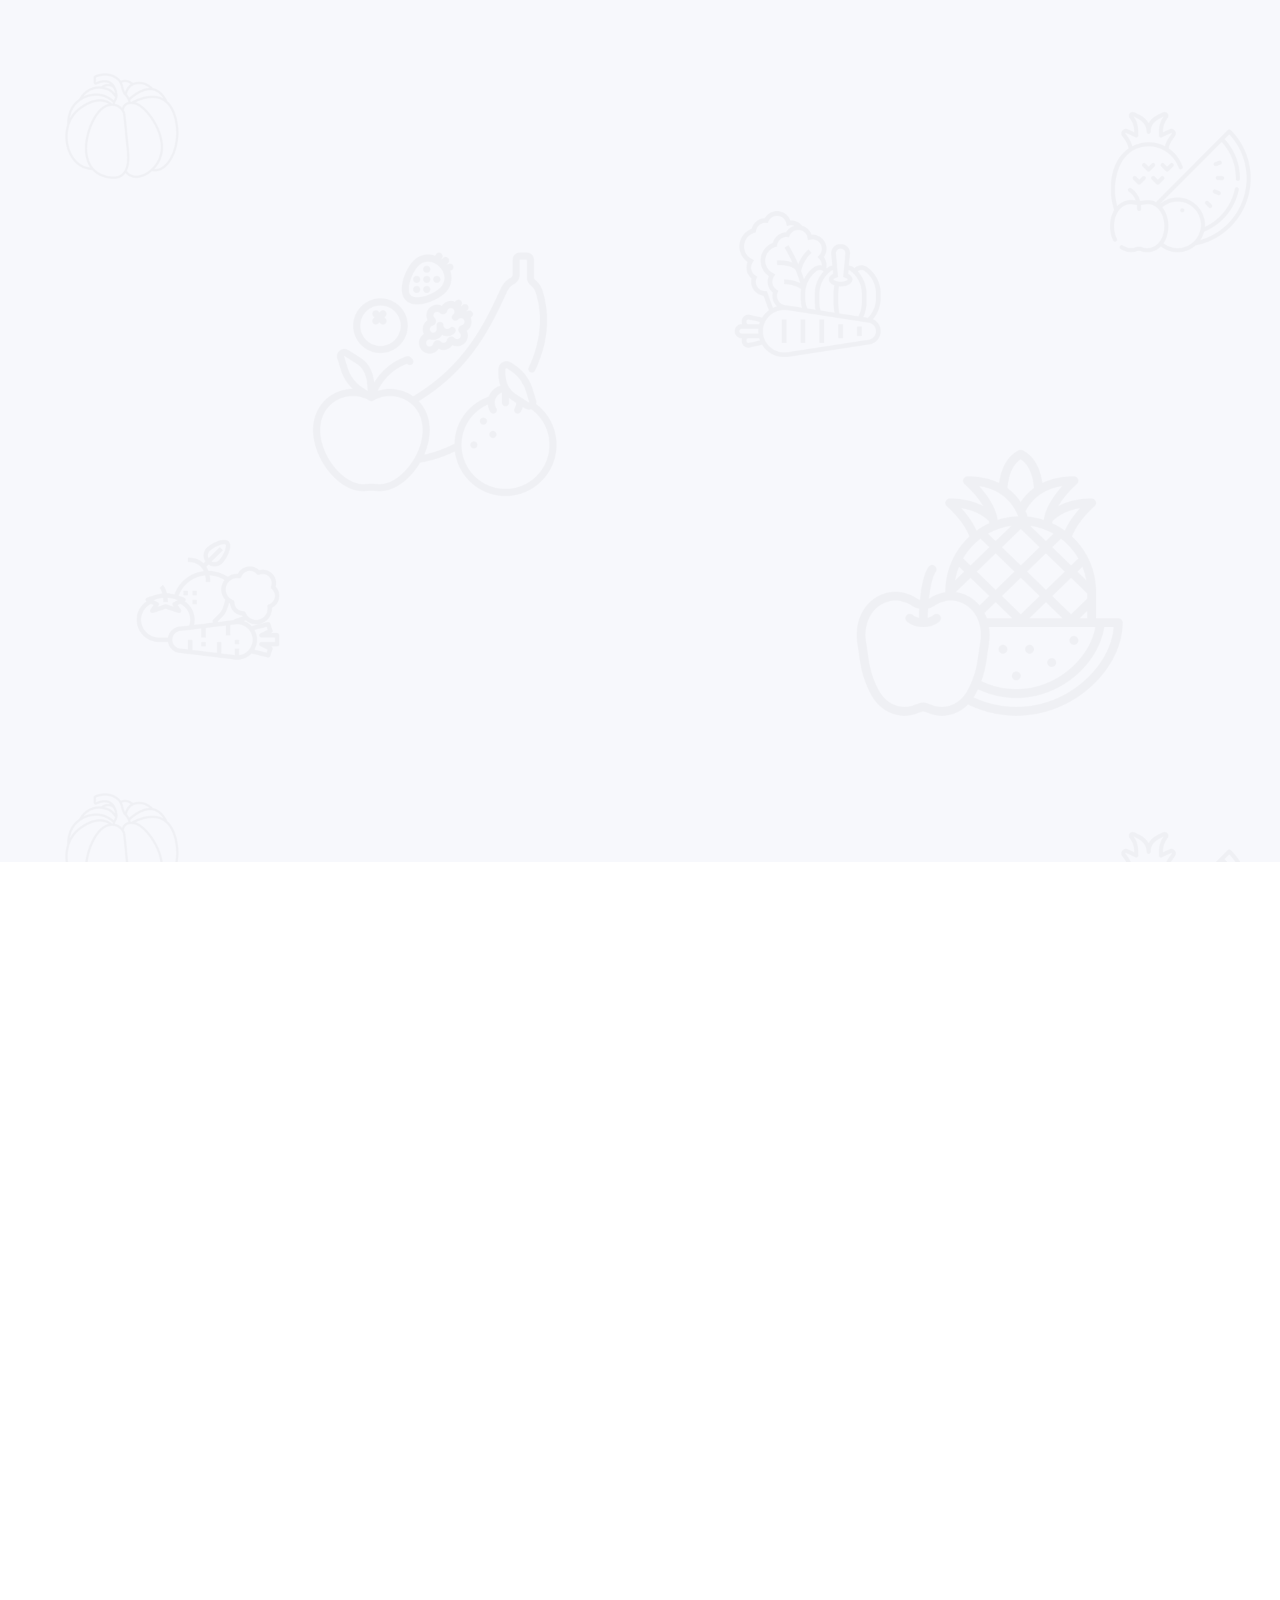
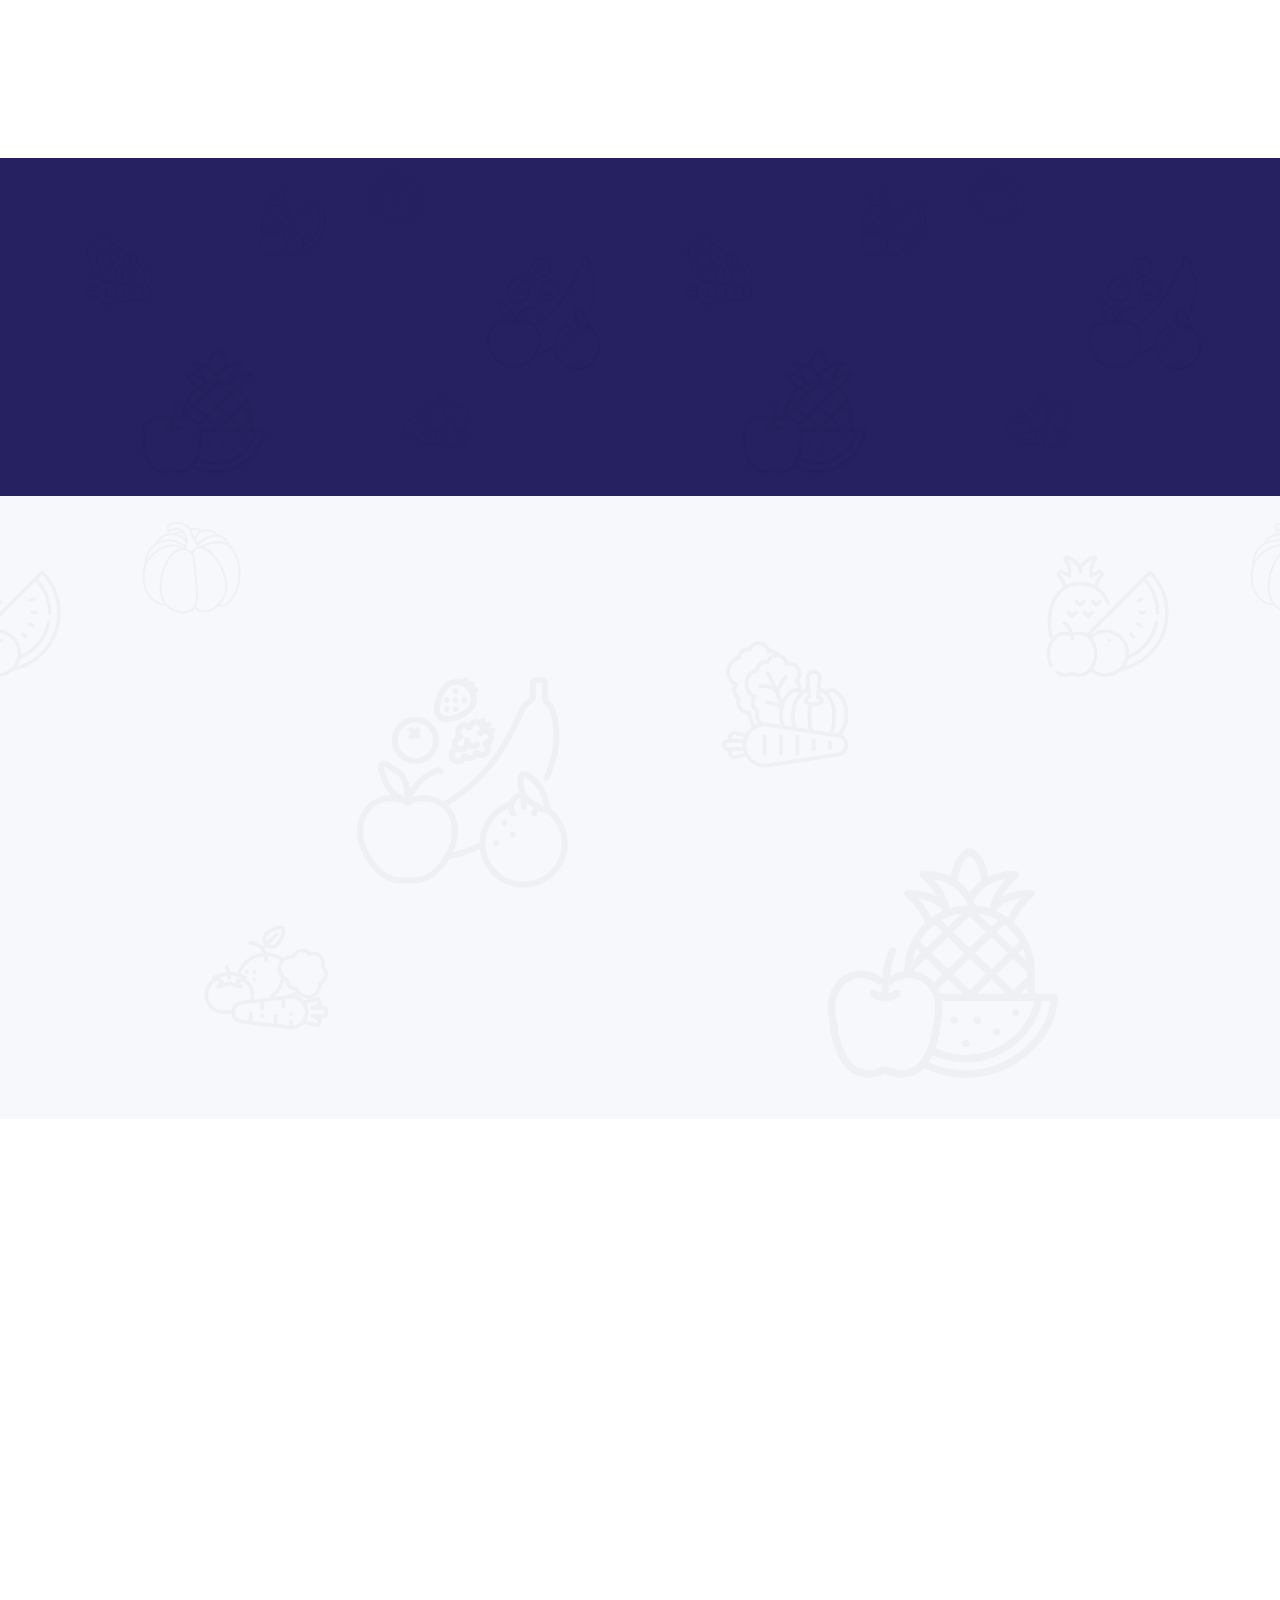
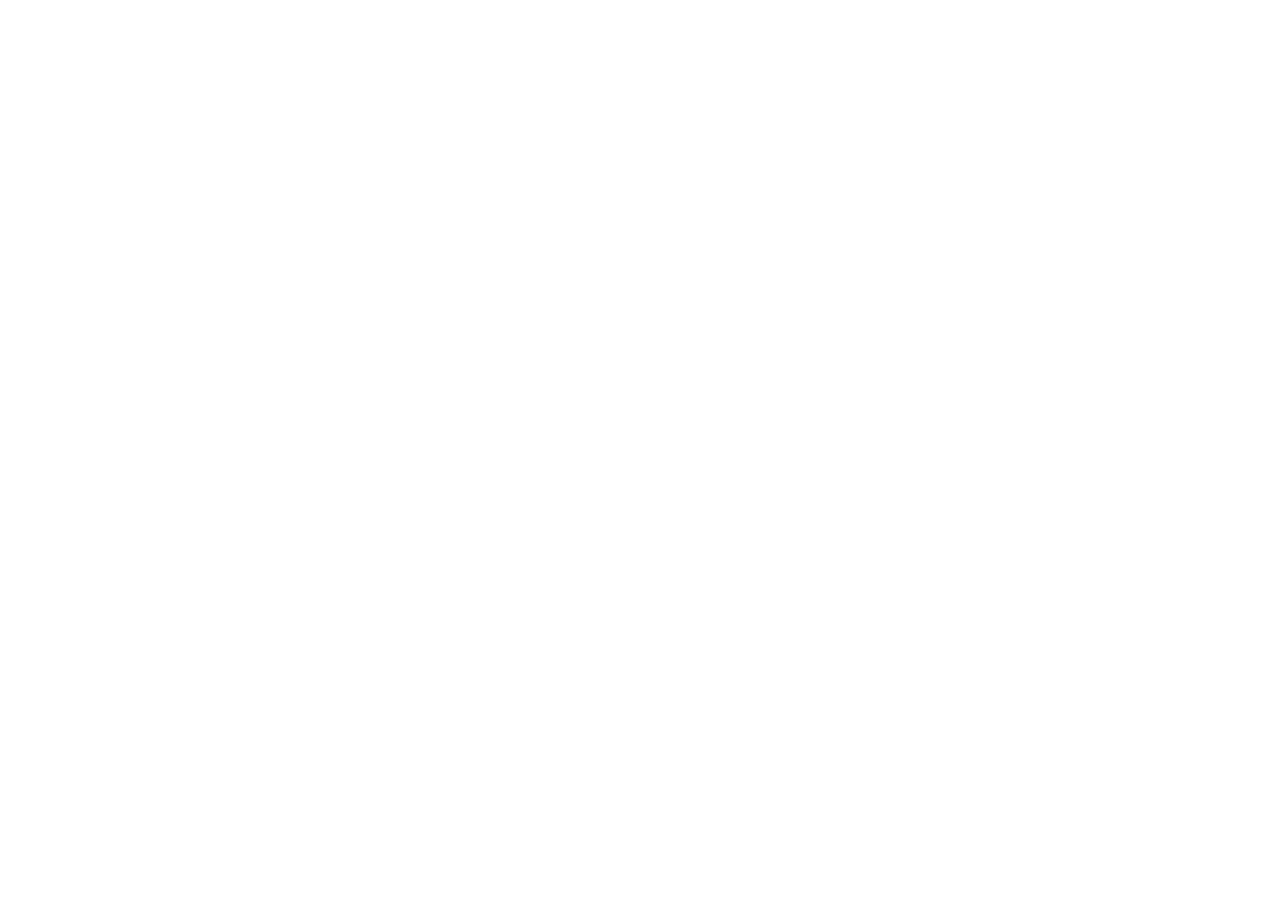
==== commit 3d694f78: "language translater" ====
--- a/index.html
+++ b/index.html
@@ -119,6 +119,9 @@
                     <a href="about.html" class="nav-item nav-link">About Us</a>
                     <a href="blog.html" class="nav-item nav-link">Blog</a>
                     <a href="contact.html" class="nav-item nav-link">Contact Us</a>
+                    <a class="nav-item nav-link"><div class="gtranslate_wrapper"></div></a>
+<script>window.gtranslateSettings = {"default_language":"en","native_language_names":true,"detect_browser_language":true,"languages":["en","nl","zh-CN","fr","ar"],"wrapper_selector":".gtranslate_wrapper","flag_size":24}</script>
+<script src="https://cdn.gtranslate.net/widgets/latest/popup.js" defer></script>
                     <!-- <div class="nav-item dropdown">
                         <a href="#" class="nav-link dropdown-toggle" data-bs-toggle="dropdown">pages</a>
                         <div class="dropdown-menu m-0">
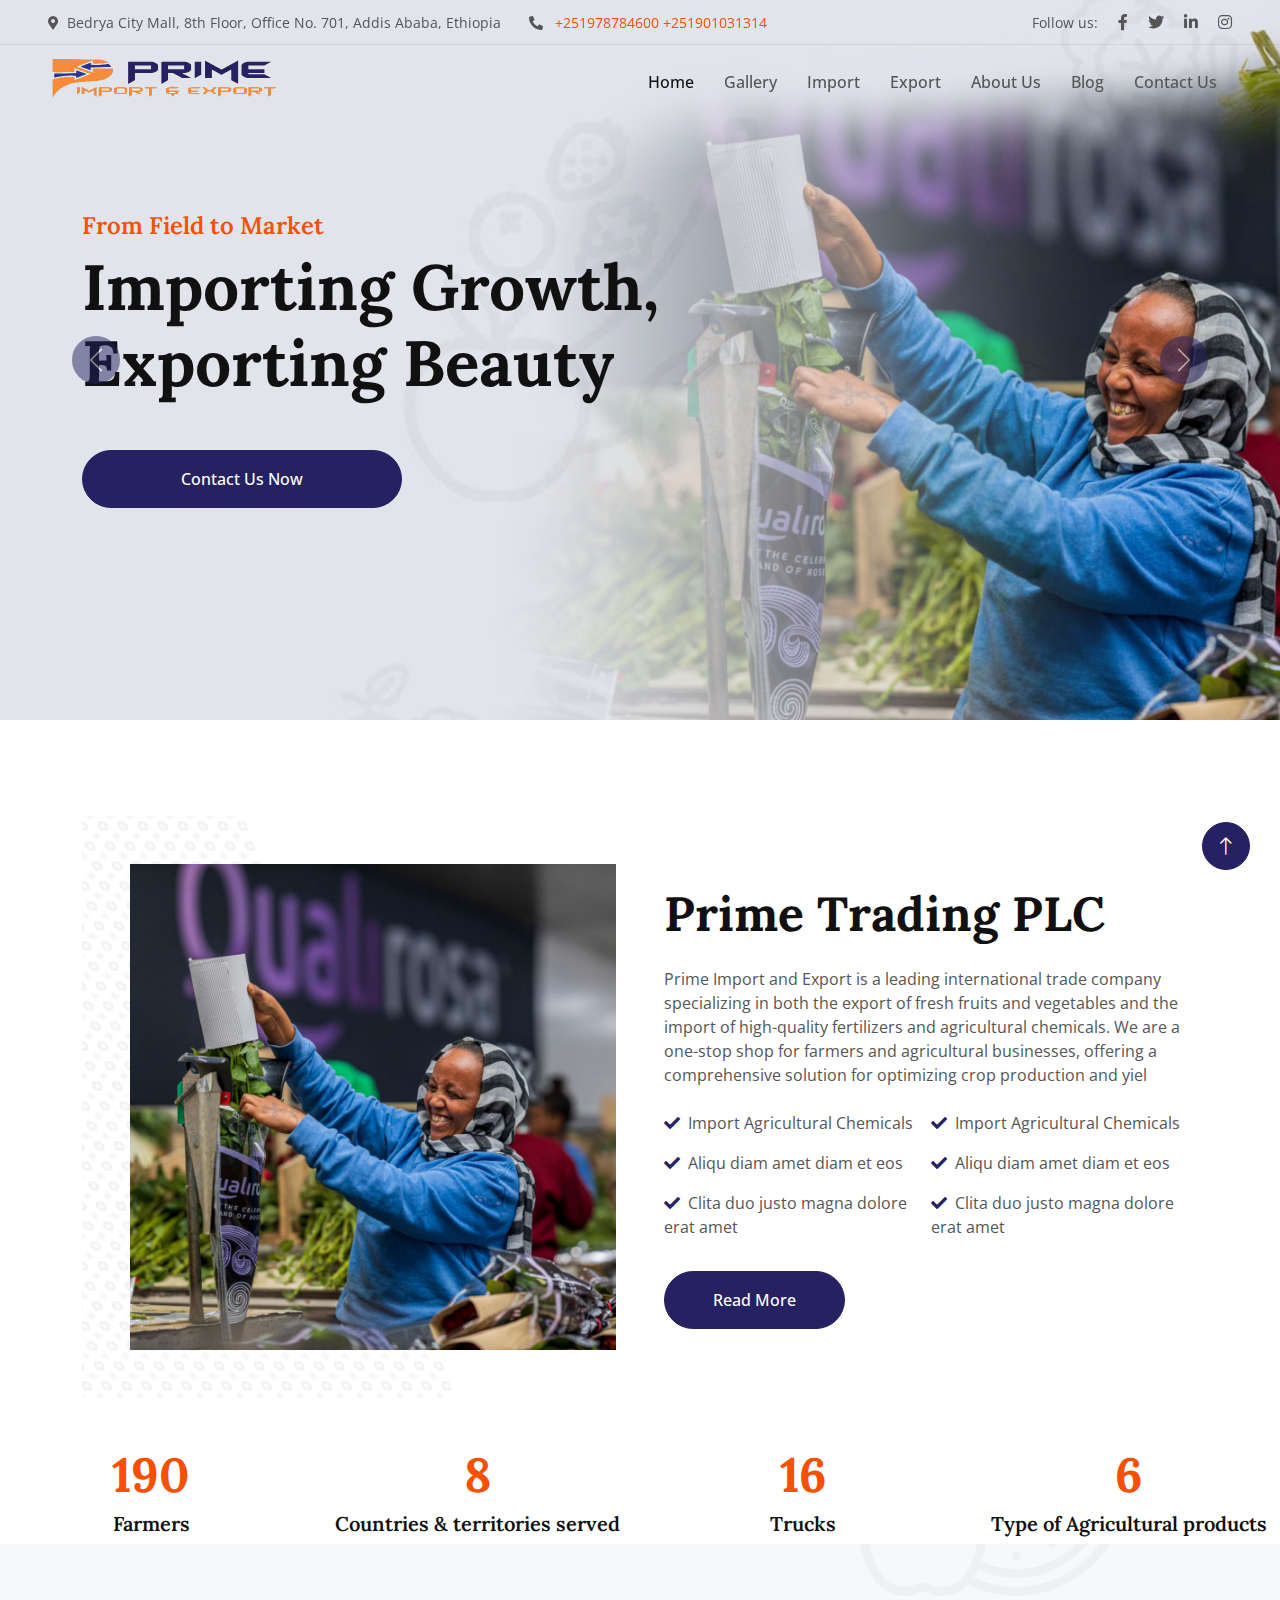
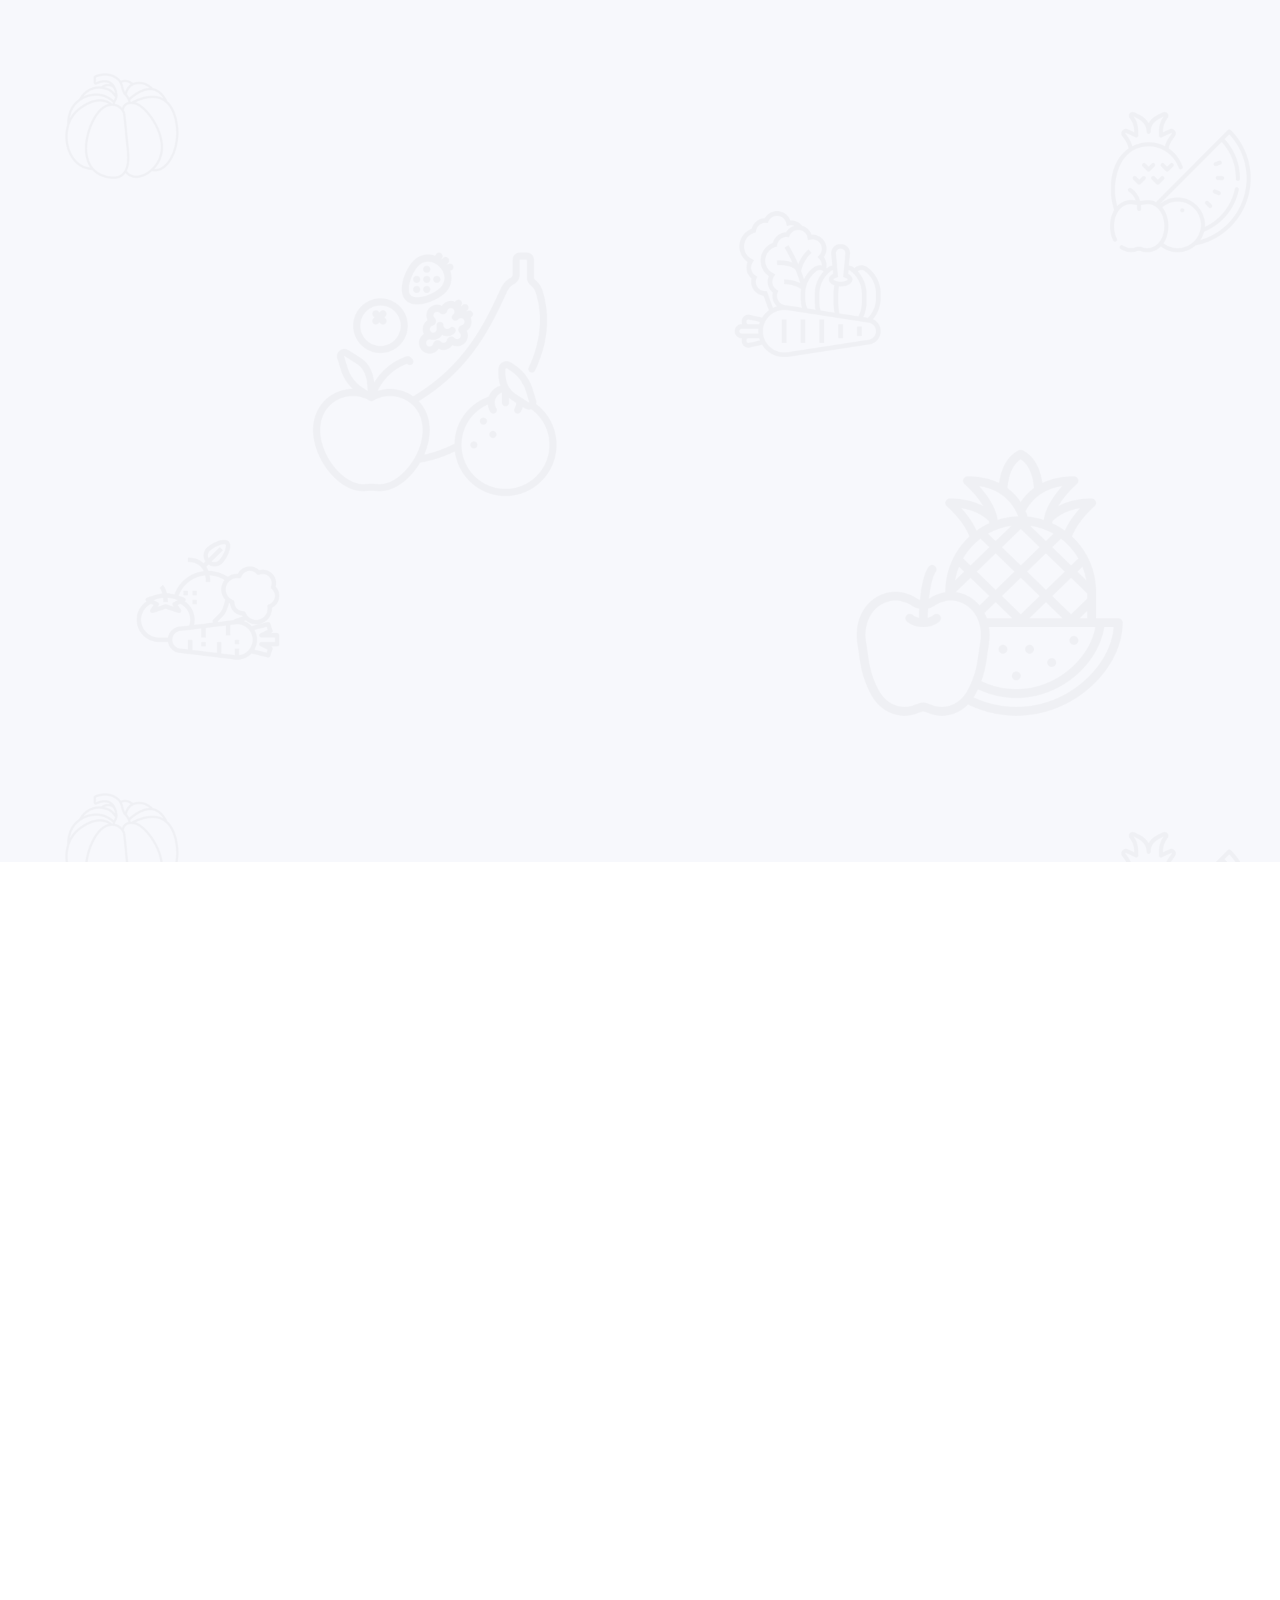
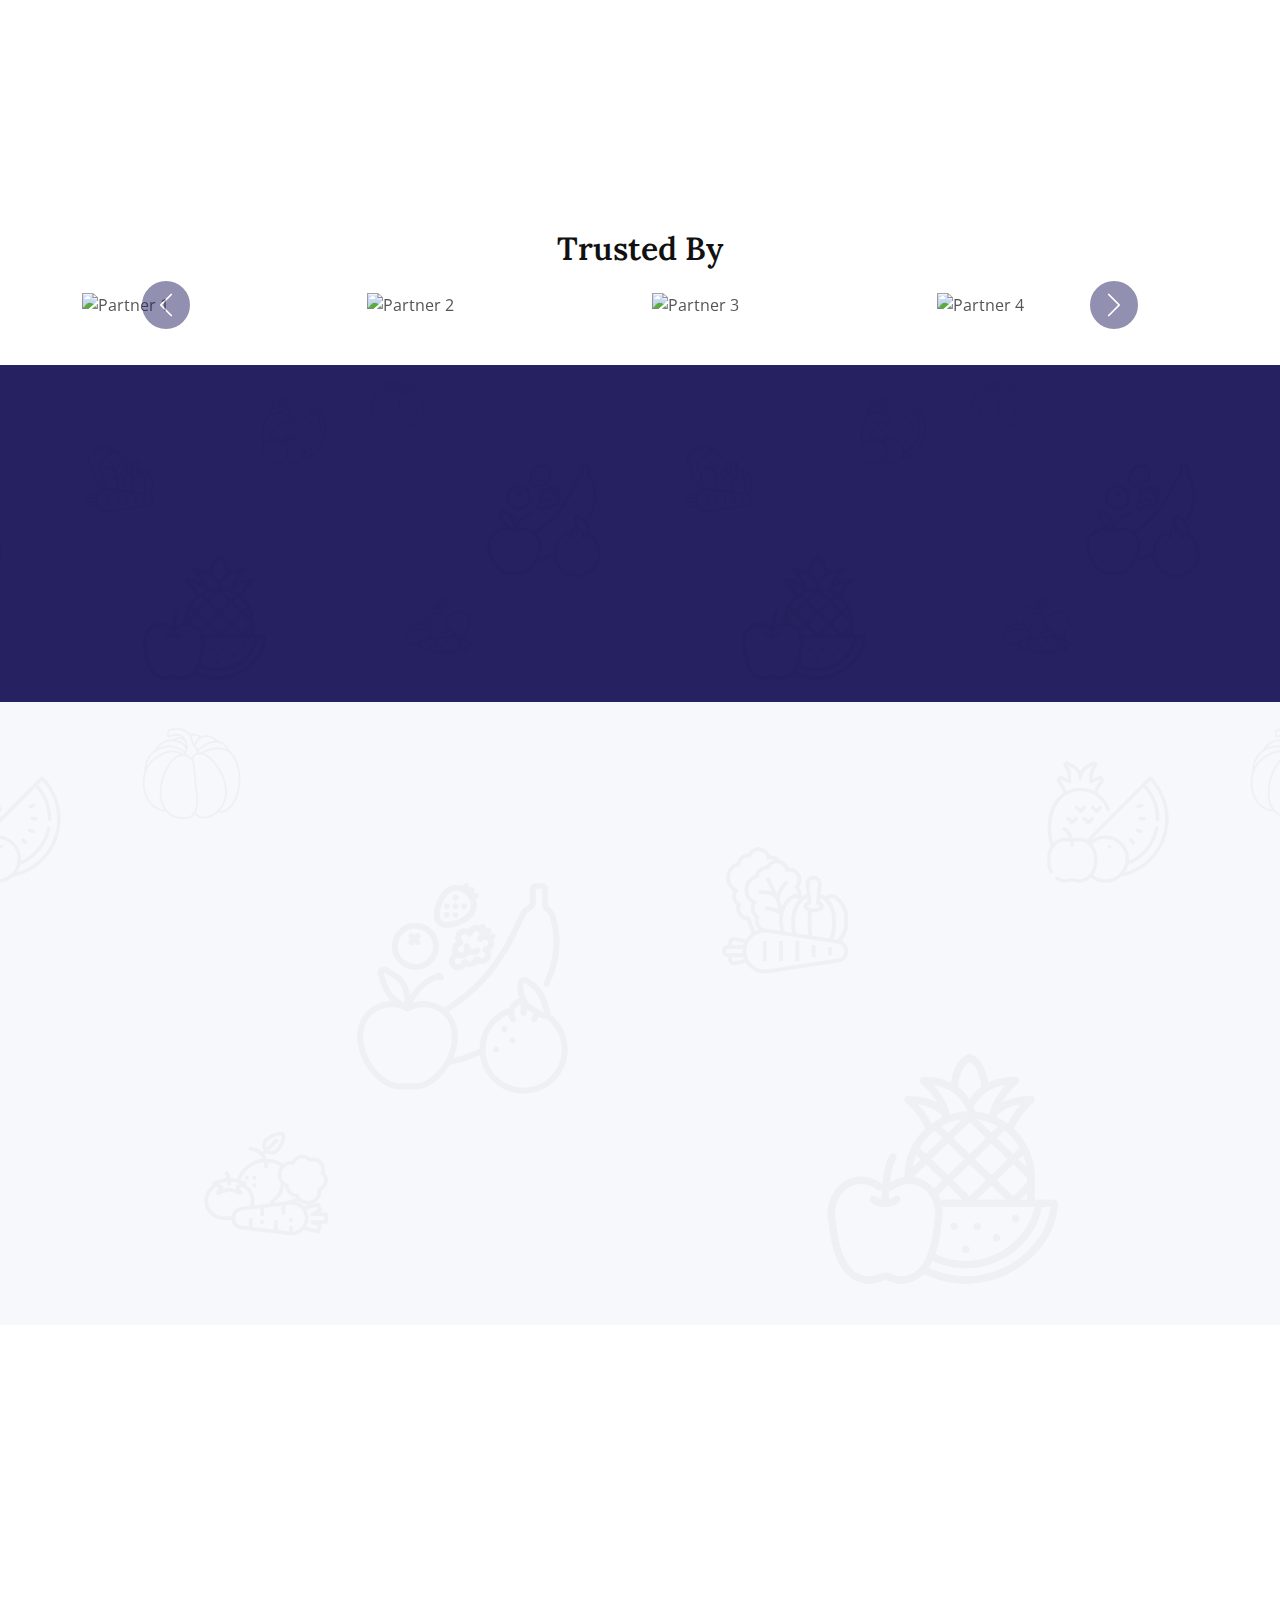
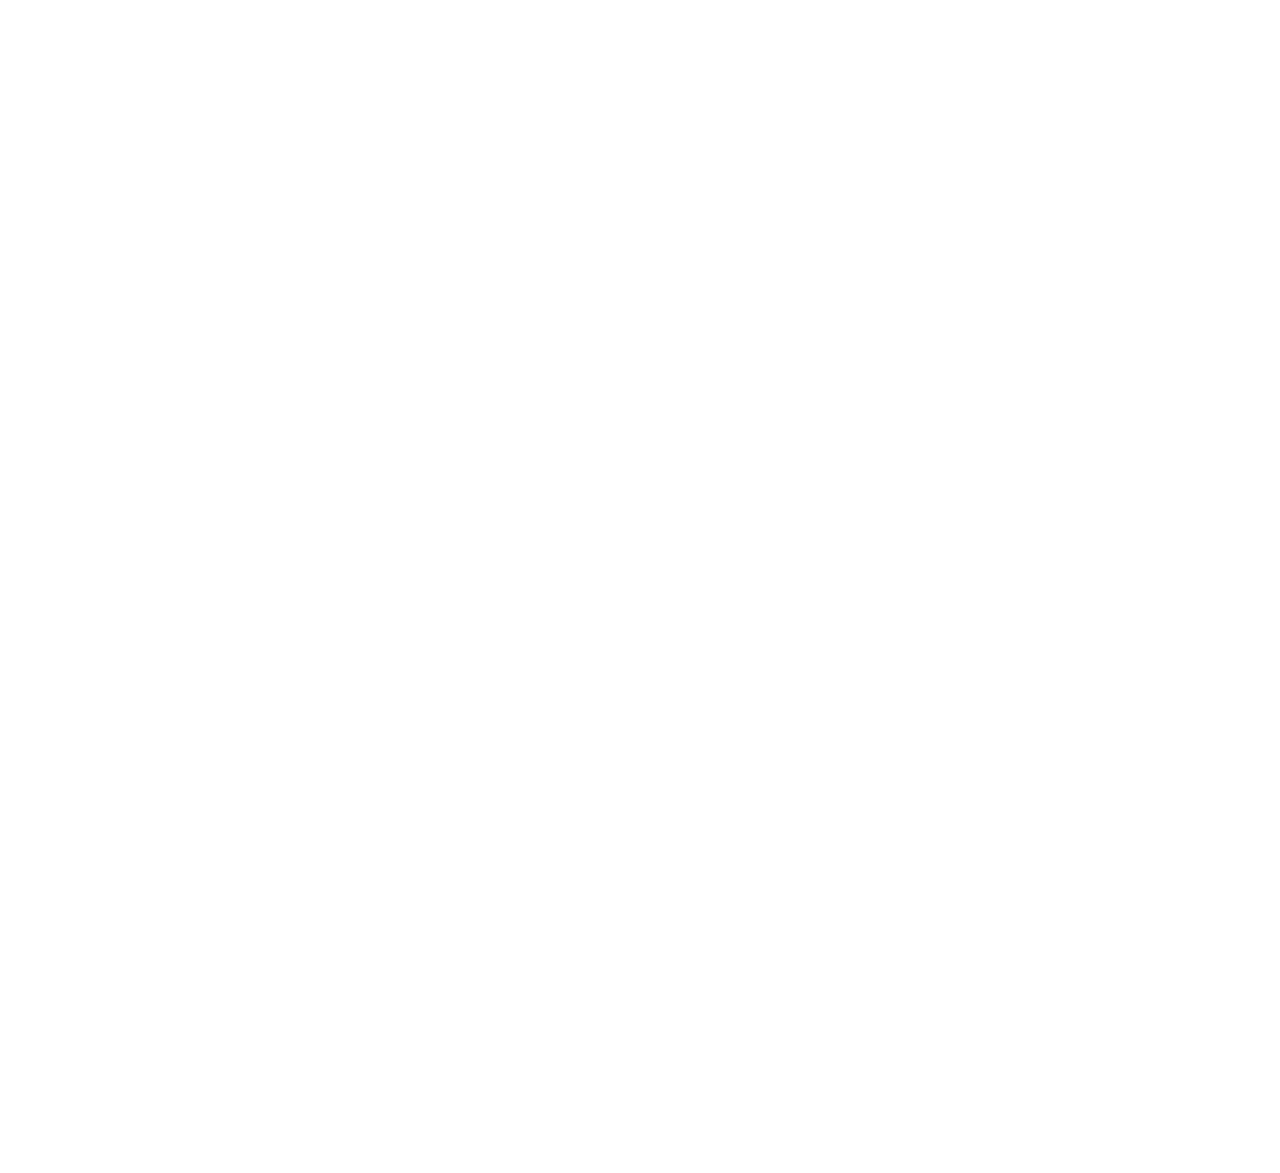
==== commit 8233abee: "changes to import page and minor corrections" ====
--- a/index.html
+++ b/index.html
@@ -69,6 +69,7 @@
     font-weight: bold;
     transition: all 2s ease-in-out;
 }
+
     </style>
 </head>
 
@@ -119,9 +120,6 @@
                     <a href="about.html" class="nav-item nav-link">About Us</a>
                     <a href="blog.html" class="nav-item nav-link">Blog</a>
                     <a href="contact.html" class="nav-item nav-link">Contact Us</a>
-                    <a class="nav-item nav-link"><div class="gtranslate_wrapper"></div></a>
-<script>window.gtranslateSettings = {"default_language":"en","native_language_names":true,"detect_browser_language":true,"languages":["en","nl","zh-CN","fr","ar"],"wrapper_selector":".gtranslate_wrapper","flag_size":24}</script>
-<script src="https://cdn.gtranslate.net/widgets/latest/popup.js" defer></script>
                     <!-- <div class="nav-item dropdown">
                         <a href="#" class="nav-link dropdown-toggle" data-bs-toggle="dropdown">pages</a>
                         <div class="dropdown-menu m-0">
@@ -297,7 +295,7 @@
                
             <div class="section-header text-center mx-auto mb-5 wow fadeInUp" data-wow-delay="0.1s" style="max-width: 500px;">
                 <h1 class="display-5 mb-3">Our Products</h1>
-                <p>Tempor ut dolore lorem kasd vero ipsum sit eirmod sit. Ipsum diam justo sed rebum vero dolor duo.</p>
+                <p>We proudly export premium flowers, avocados, and fruits to the world, showcasing the richness of our land. Additionally, we import high-quality fertilizers and agricultural products to support sustainable farming. Explore our offerings and grow with us!</p>
             </div>
         <div class="tab-content">
                 <div id="tab-1" class="tab-pane fade show p-0 active">
@@ -402,13 +400,68 @@
     </div>
     <!-- end of priduct -->
 
+    <!-- Trusted by -->
+    
+<section class="container my-5">
+    <h2 class="text-center mb-4">Trusted By</h2>
+    
+    <div id="partnerCarousel" class="carousel slide" data-bs-ride="carousel">
+        <div class="carousel-inner">
+            <div class="carousel-item active">
+                <div class="row">
+                    <div class="col-md-3">
+                        <img src="/placeholder.svg?height=100&width=200" class="partner-logo d-block" alt="Partner 1">
+                    </div>
+                    <div class="col-md-3">
+                        <img src="/placeholder.svg?height=100&width=200" class="partner-logo d-block" alt="Partner 2">
+                    </div>
+                    <div class="col-md-3">
+                        <img src="/placeholder.svg?height=100&width=200" class="partner-logo d-block" alt="Partner 3">
+                    </div>
+                    <div class="col-md-3">
+                        <img src="/placeholder.svg?height=100&width=200" class="partner-logo d-block" alt="Partner 4">
+                    </div>
+                </div>
+            </div>
+            <div class="carousel-item">
+                <div class="row">
+                    <div class="col-md-3">
+                        <img src="/placeholder.svg?height=100&width=200" class="partner-logo d-block" alt="Partner 5">
+                    </div>
+                    <div class="col-md-3">
+                        <img src="/placeholder.svg?height=100&width=200" class="partner-logo d-block" alt="Partner 6">
+                    </div>
+                    <div class="col-md-3">
+                        <img src="/placeholder.svg?height=100&width=200" class="partner-logo d-block" alt="Partner 7">
+                    </div>
+                    <div class="col-md-3">
+                        <img src="/placeholder.svg?height=100&width=200" class="partner-logo d-block" alt="Partner 8">
+                    </div>
+                </div>
+            </div>
+        </div>
+        <button class="carousel-control-prev" type="button" data-bs-target="#partnerCarousel" data-bs-slide="prev">
+            <span class="carousel-control-prev-icon" aria-hidden="true"></span>
+            <span class="visually-hidden">Previous</span>
+        </button>
+        <button class="carousel-control-next" type="button" data-bs-target="#partnerCarousel" data-bs-slide="next">
+            <span class="carousel-control-next-icon" aria-hidden="true"></span>
+            <span class="visually-hidden">Next</span>
+        </button>
+    </div>
+</section>
+
+
+
+    <!-- Trusted by -->
+
 
     <!-- Firm Visit Start -->
     <div class="container-fluid bg-primary bg-icon mt-5 py-6">
         <div class="container">
             <div class="row g-5 align-items-center">
                 <div class="col-md-7 wow fadeIn" data-wow-delay="0.1s">
-                    <h1 class="display-5 text-white mb-3">Visit Our Grallary</h1>
+                    <h1 class="display-5 text-white mb-3">Visit Our Gallery</h1>
                     <p class="text-white mb-0">Tempor erat elitr rebum at clita. Diam dolor diam ipsum sit. Aliqu diam amet diam et eos. Clita erat ipsum et lorem et sit, sed stet lorem sit clita duo justo magna dolore erat amet. Diam dolor diam ipsum sit. Aliqu diam amet diam et eos.</p>
                 </div>
                 <div class="col-md-5 text-md-end wow fadeIn" data-wow-delay="0.5s">
@@ -471,7 +524,7 @@
         <div class="container">
             <div class="section-header text-center mx-auto mb-5 wow fadeInUp" data-wow-delay="0.1s" style="max-width: 500px;">
                 <h1 class="display-5 mb-3">Latest Blog</h1>
-                <p>Tempor ut dolore lorem kasd vero ipsum sit eirmod sit. Ipsum diam justo sed rebum vero dolor duo.</p>
+                <p>Explore our latest blog posts for insights, updates, and expert advice on topics that matter to you. From industry trends to practical tips, our blog is your go-to source for fresh and valuable content</p>
             </div>
             <div class="row g-4">
                 <div class="col-lg-4 col-md-6 wow fadeInUp" data-wow-delay="0.1s">
@@ -564,6 +617,7 @@
     <script src="lib/easing/easing.min.js"></script>
     <script src="lib/waypoints/waypoints.min.js"></script>
     <script src="lib/owlcarousel/owl.carousel.min.js"></script>
+    
 
     <!-- Template Javascript -->
     <script src="js/main.js"></script>
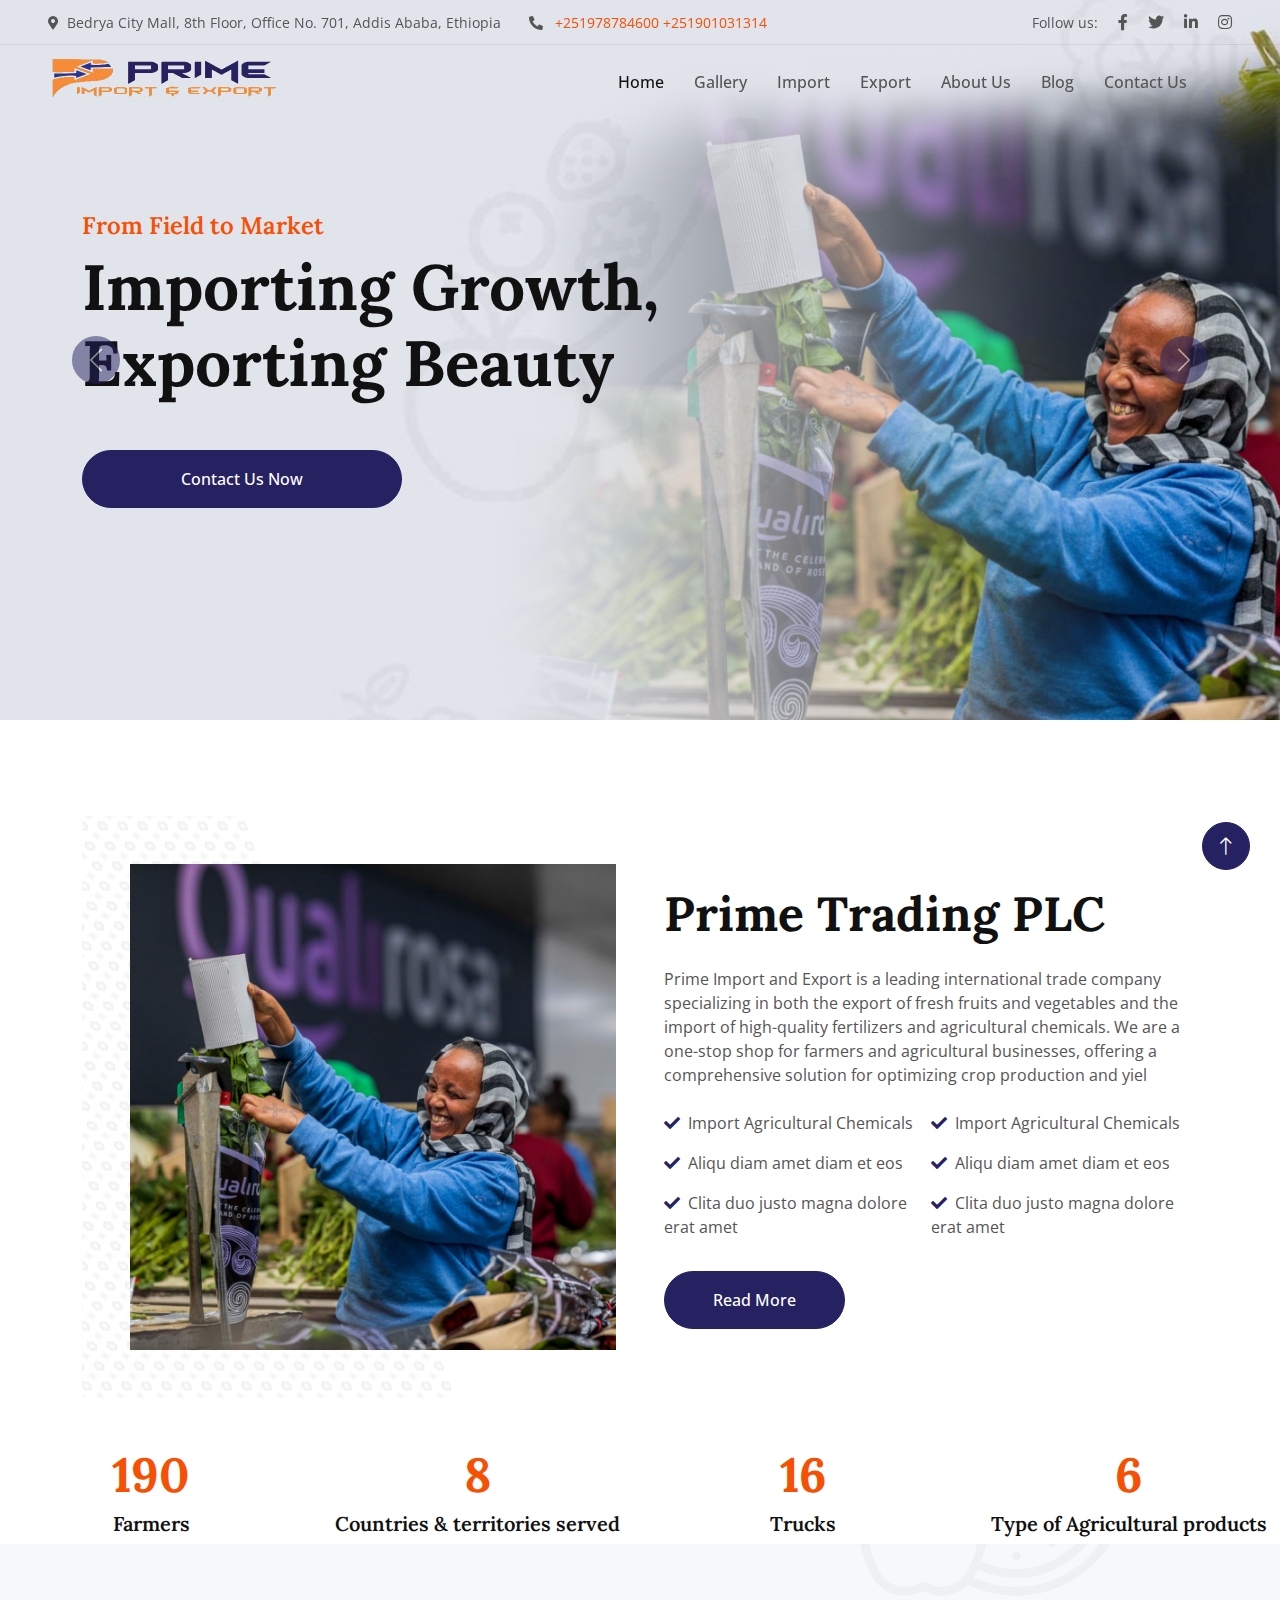
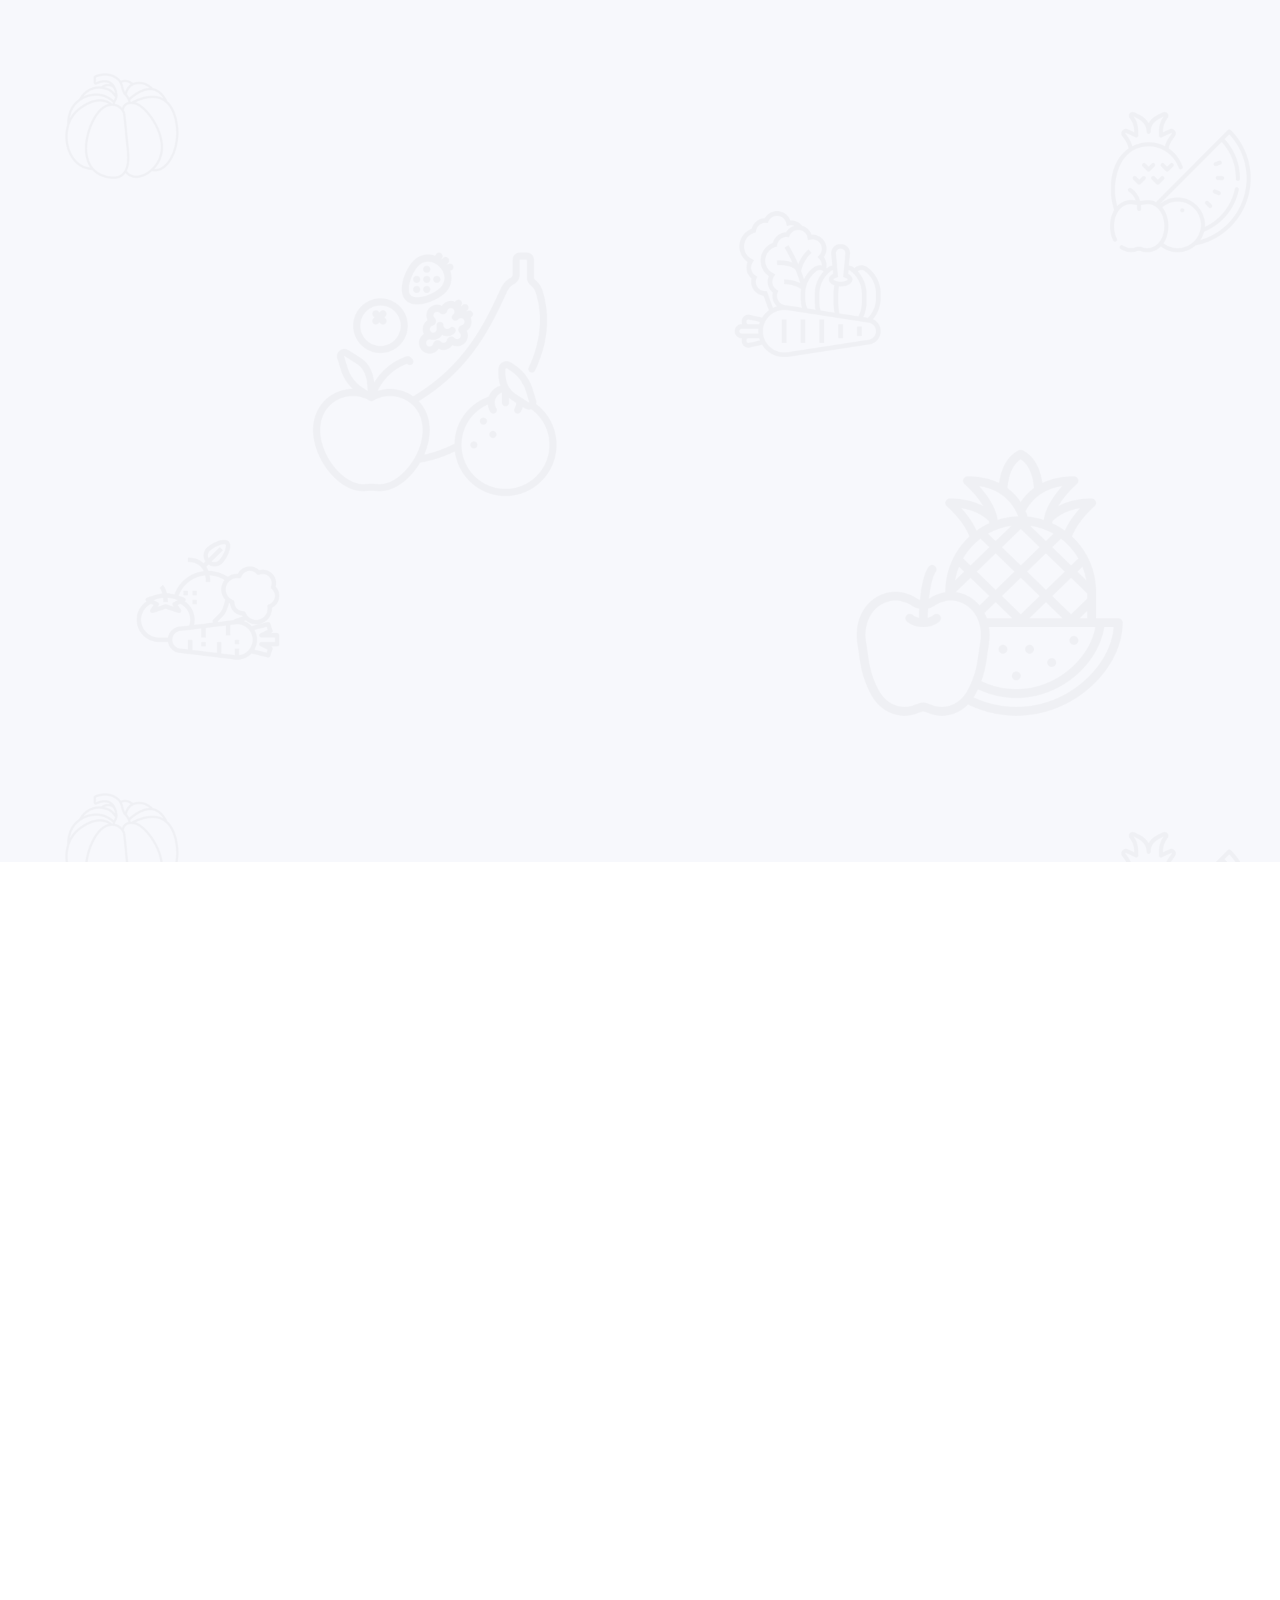
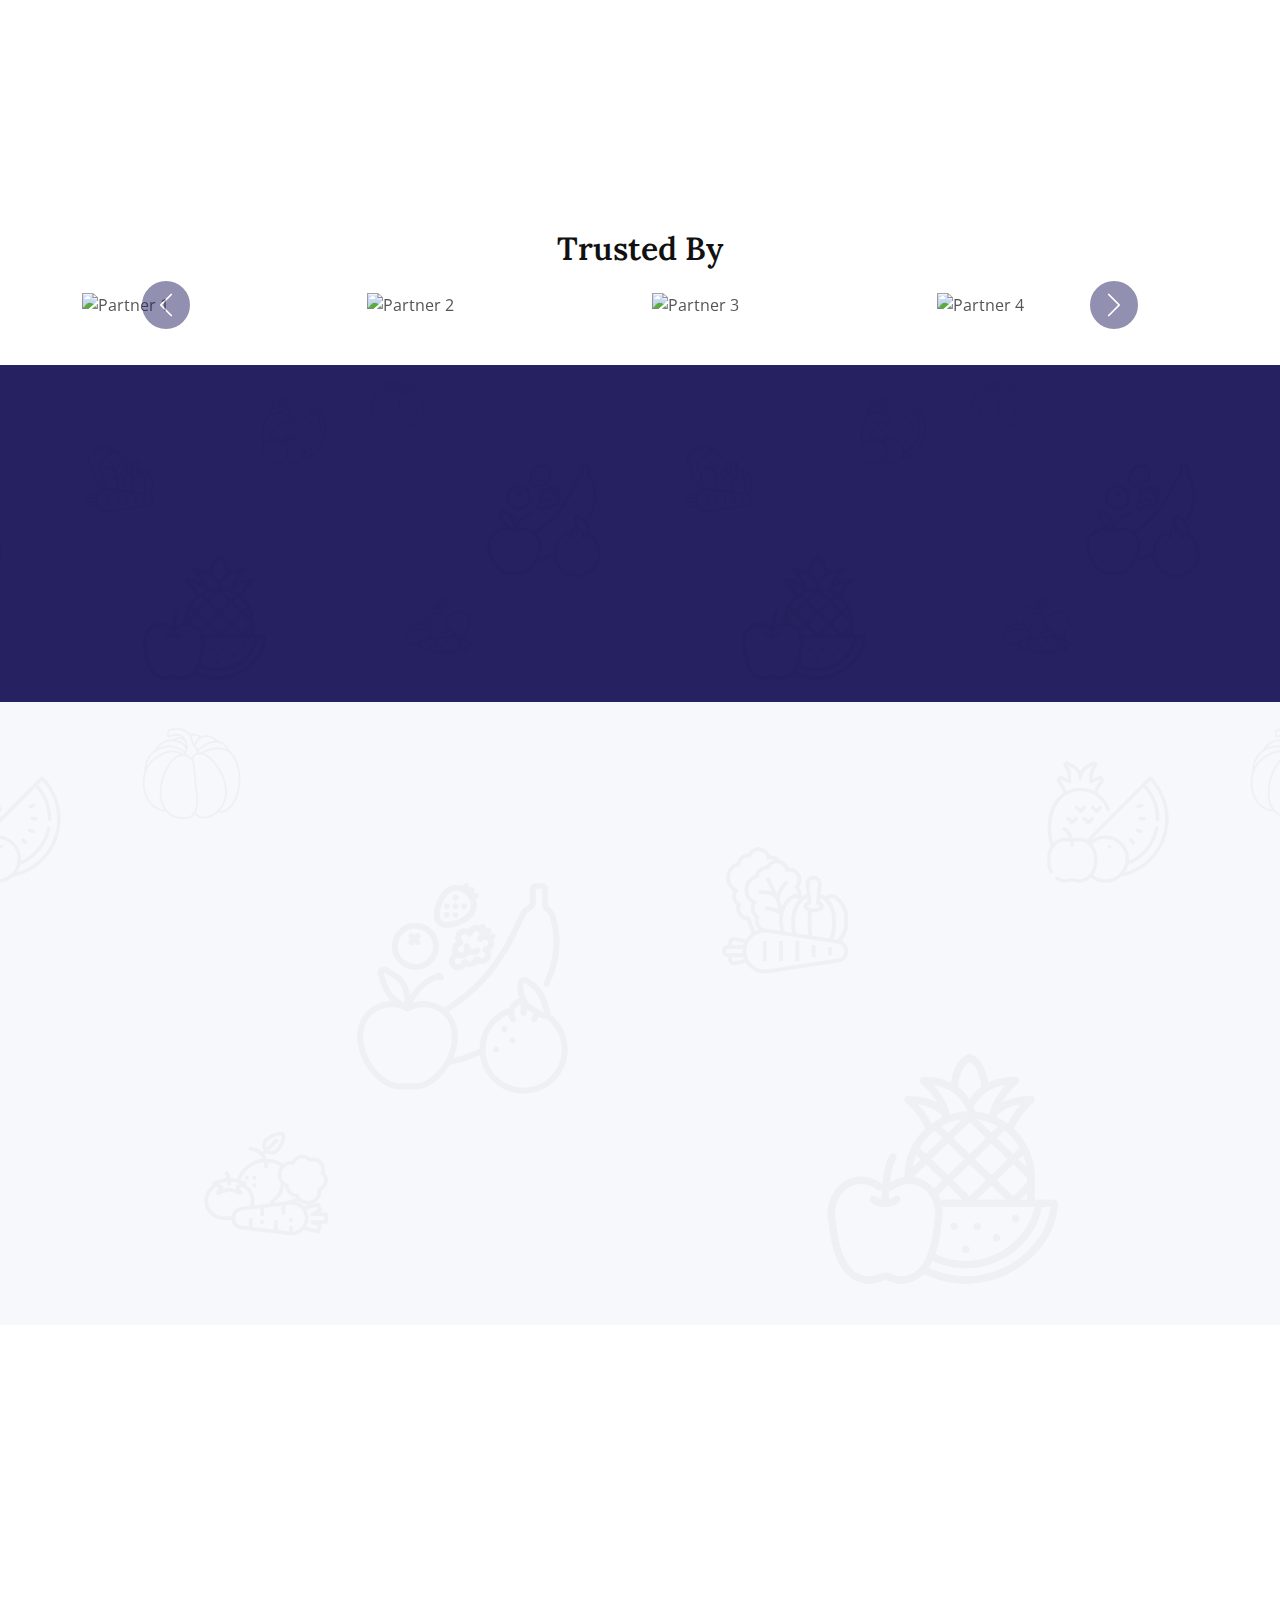
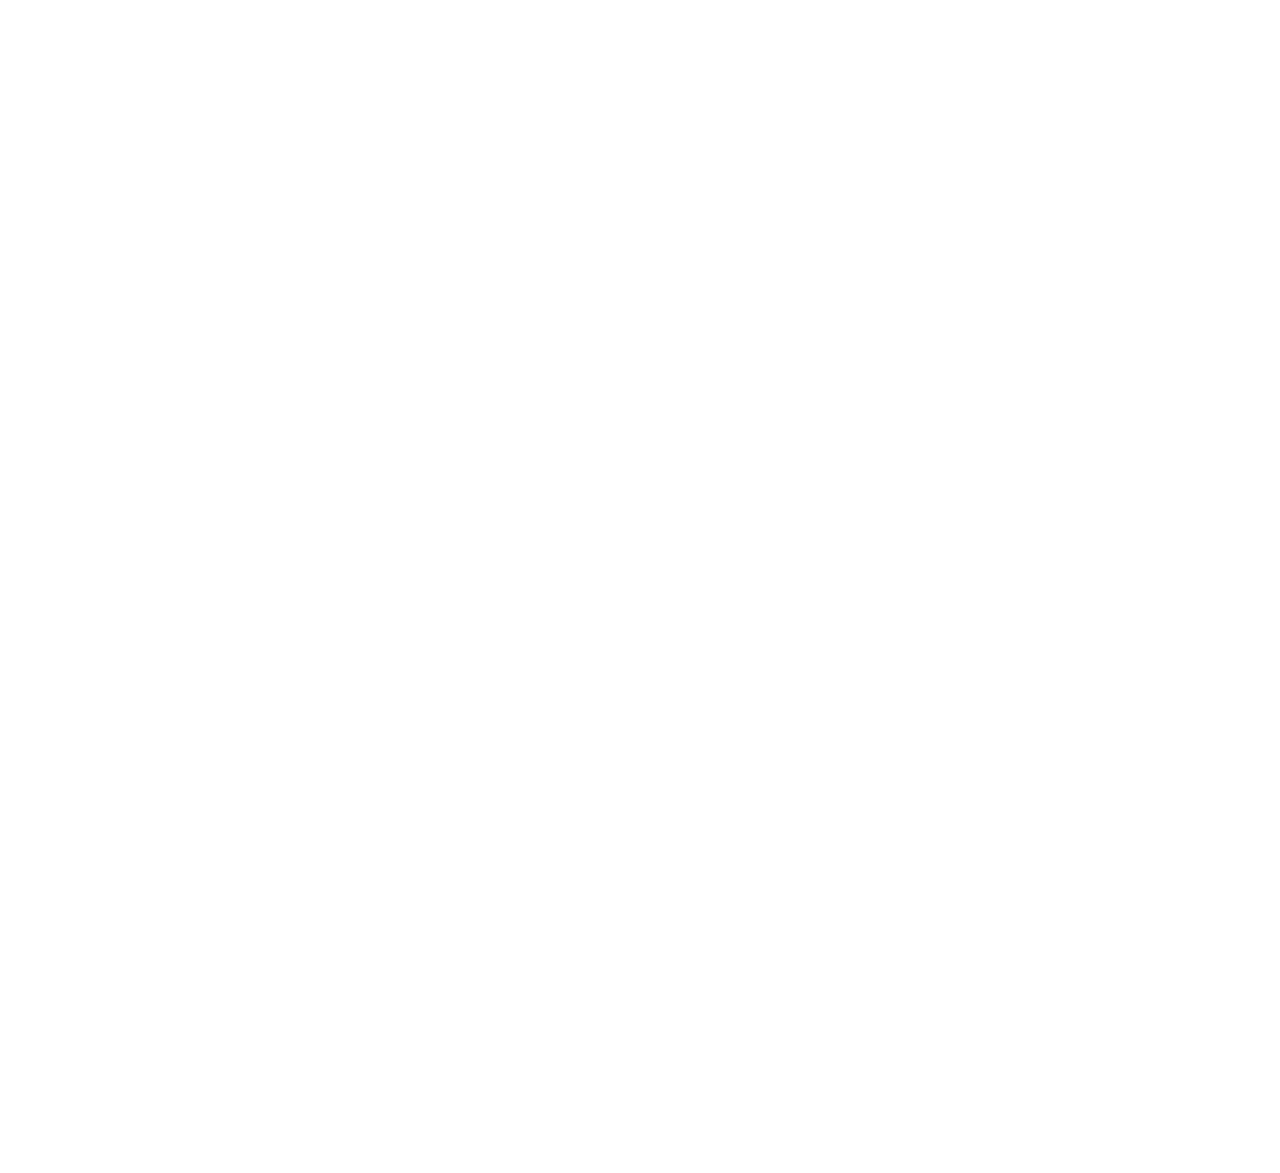
==== commit 095af588: "conflict resolve" ====
--- a/index.html
+++ b/index.html
@@ -120,6 +120,9 @@
                     <a href="about.html" class="nav-item nav-link">About Us</a>
                     <a href="blog.html" class="nav-item nav-link">Blog</a>
                     <a href="contact.html" class="nav-item nav-link">Contact Us</a>
+                    <a class="nav-item nav-link"><div class="gtranslate_wrapper"></div></a>
+<script>window.gtranslateSettings = {"default_language":"en","native_language_names":true,"detect_browser_language":true,"languages":["en","nl","zh-CN","fr","ar"],"wrapper_selector":".gtranslate_wrapper","flag_size":24}</script>
+<script src="https://cdn.gtranslate.net/widgets/latest/popup.js" defer></script>
                     <!-- <div class="nav-item dropdown">
                         <a href="#" class="nav-link dropdown-toggle" data-bs-toggle="dropdown">pages</a>
                         <div class="dropdown-menu m-0">
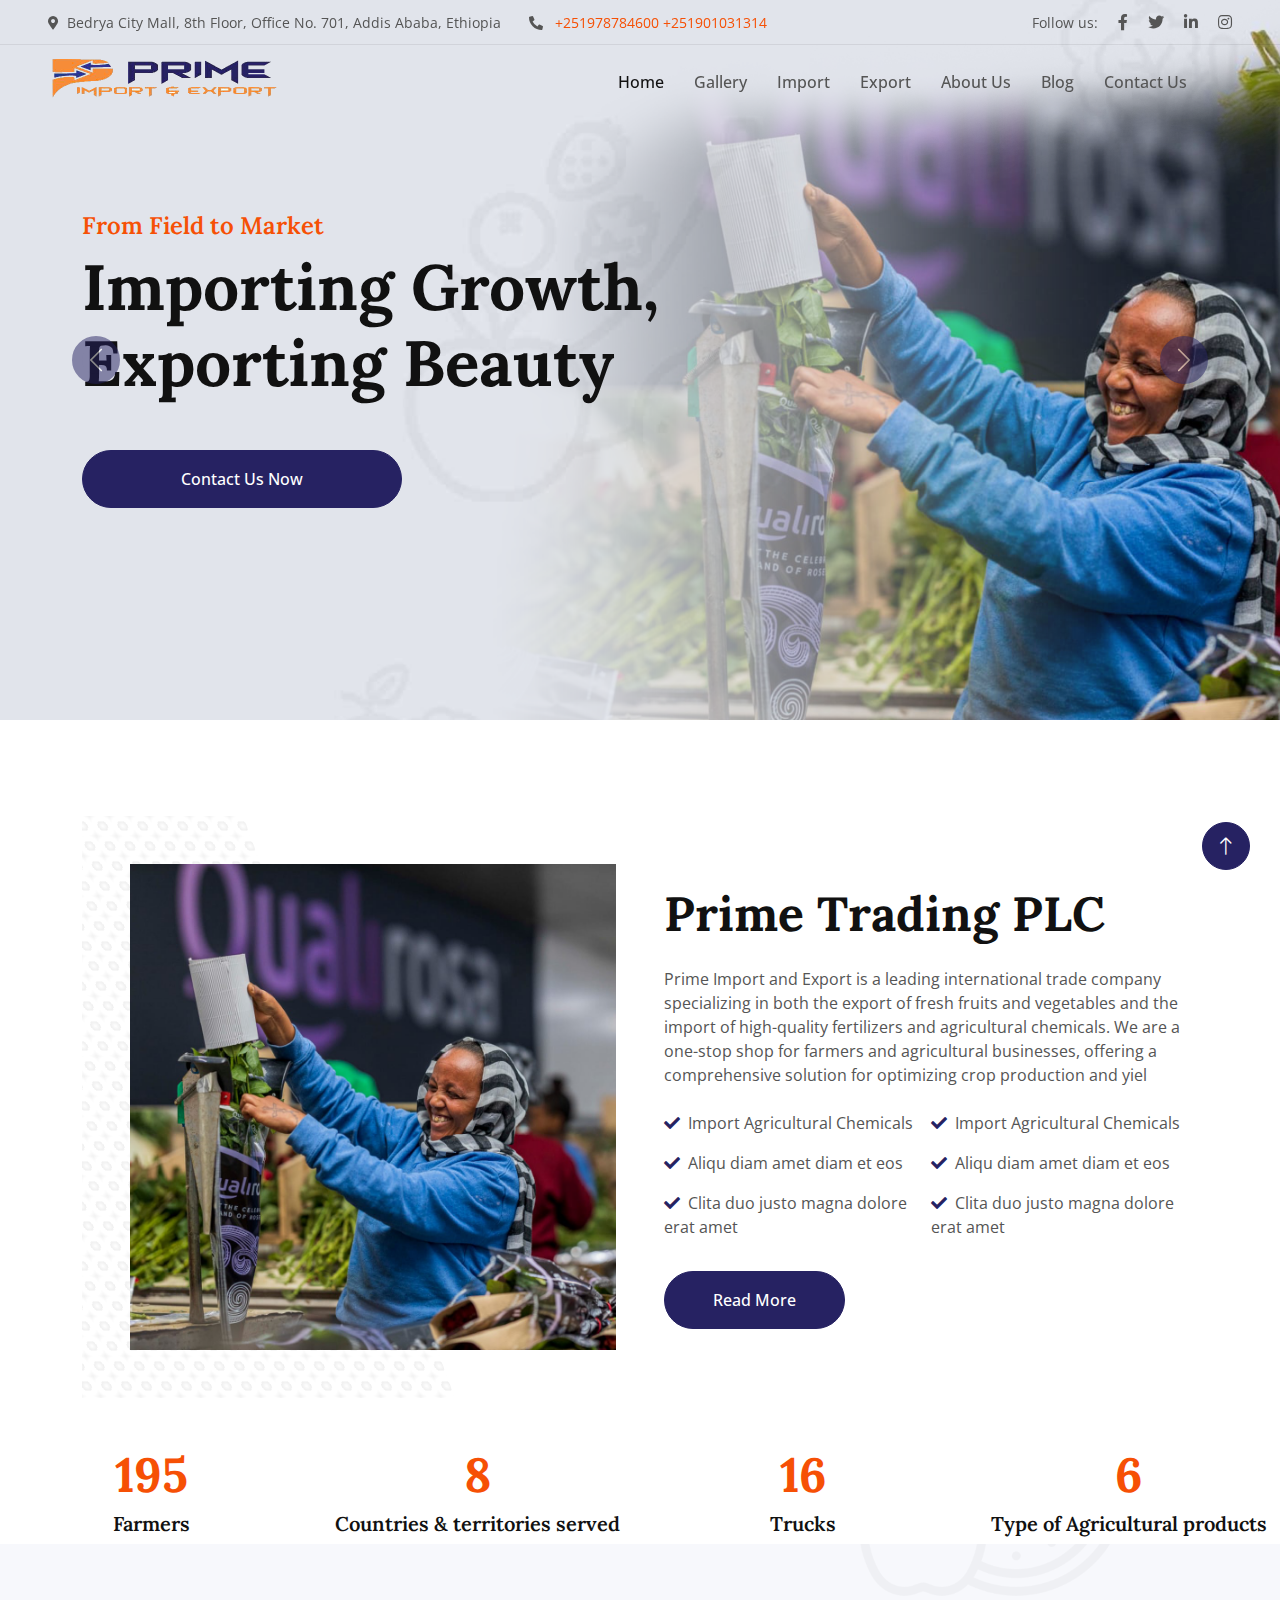
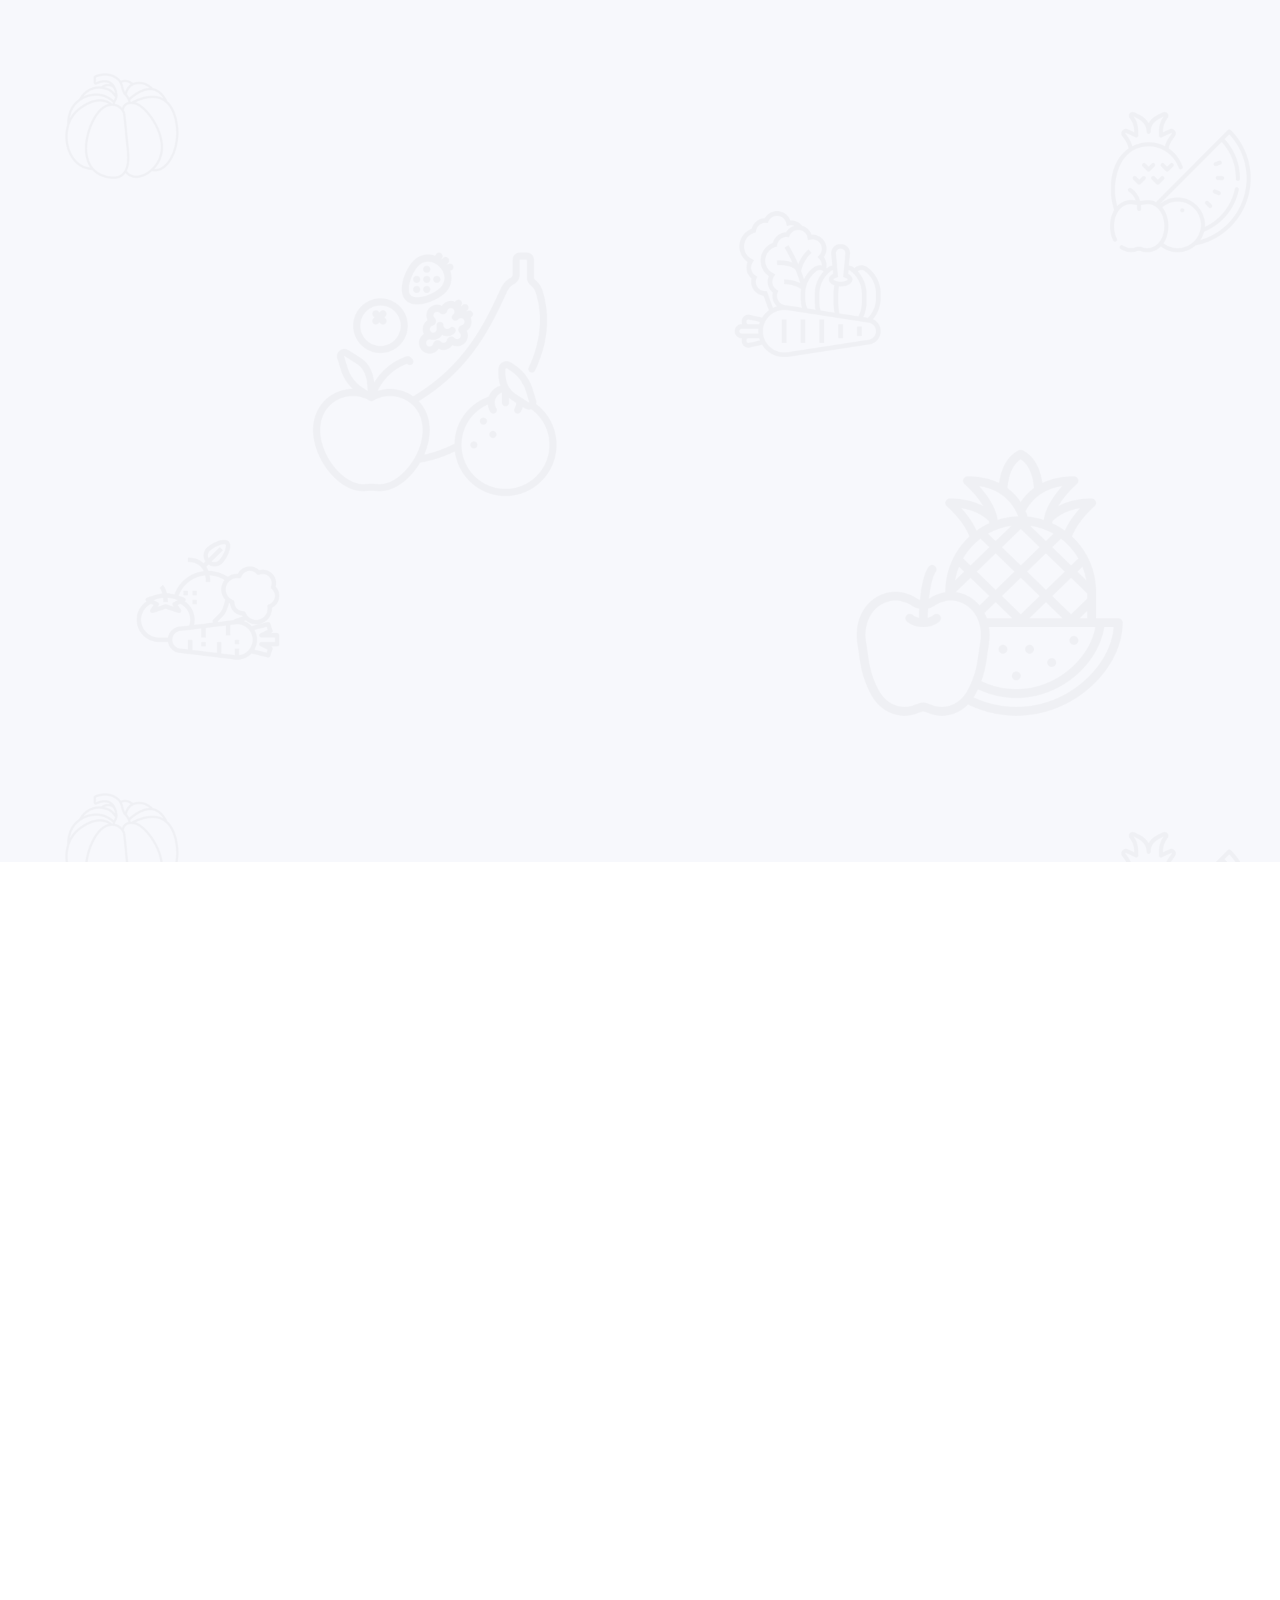
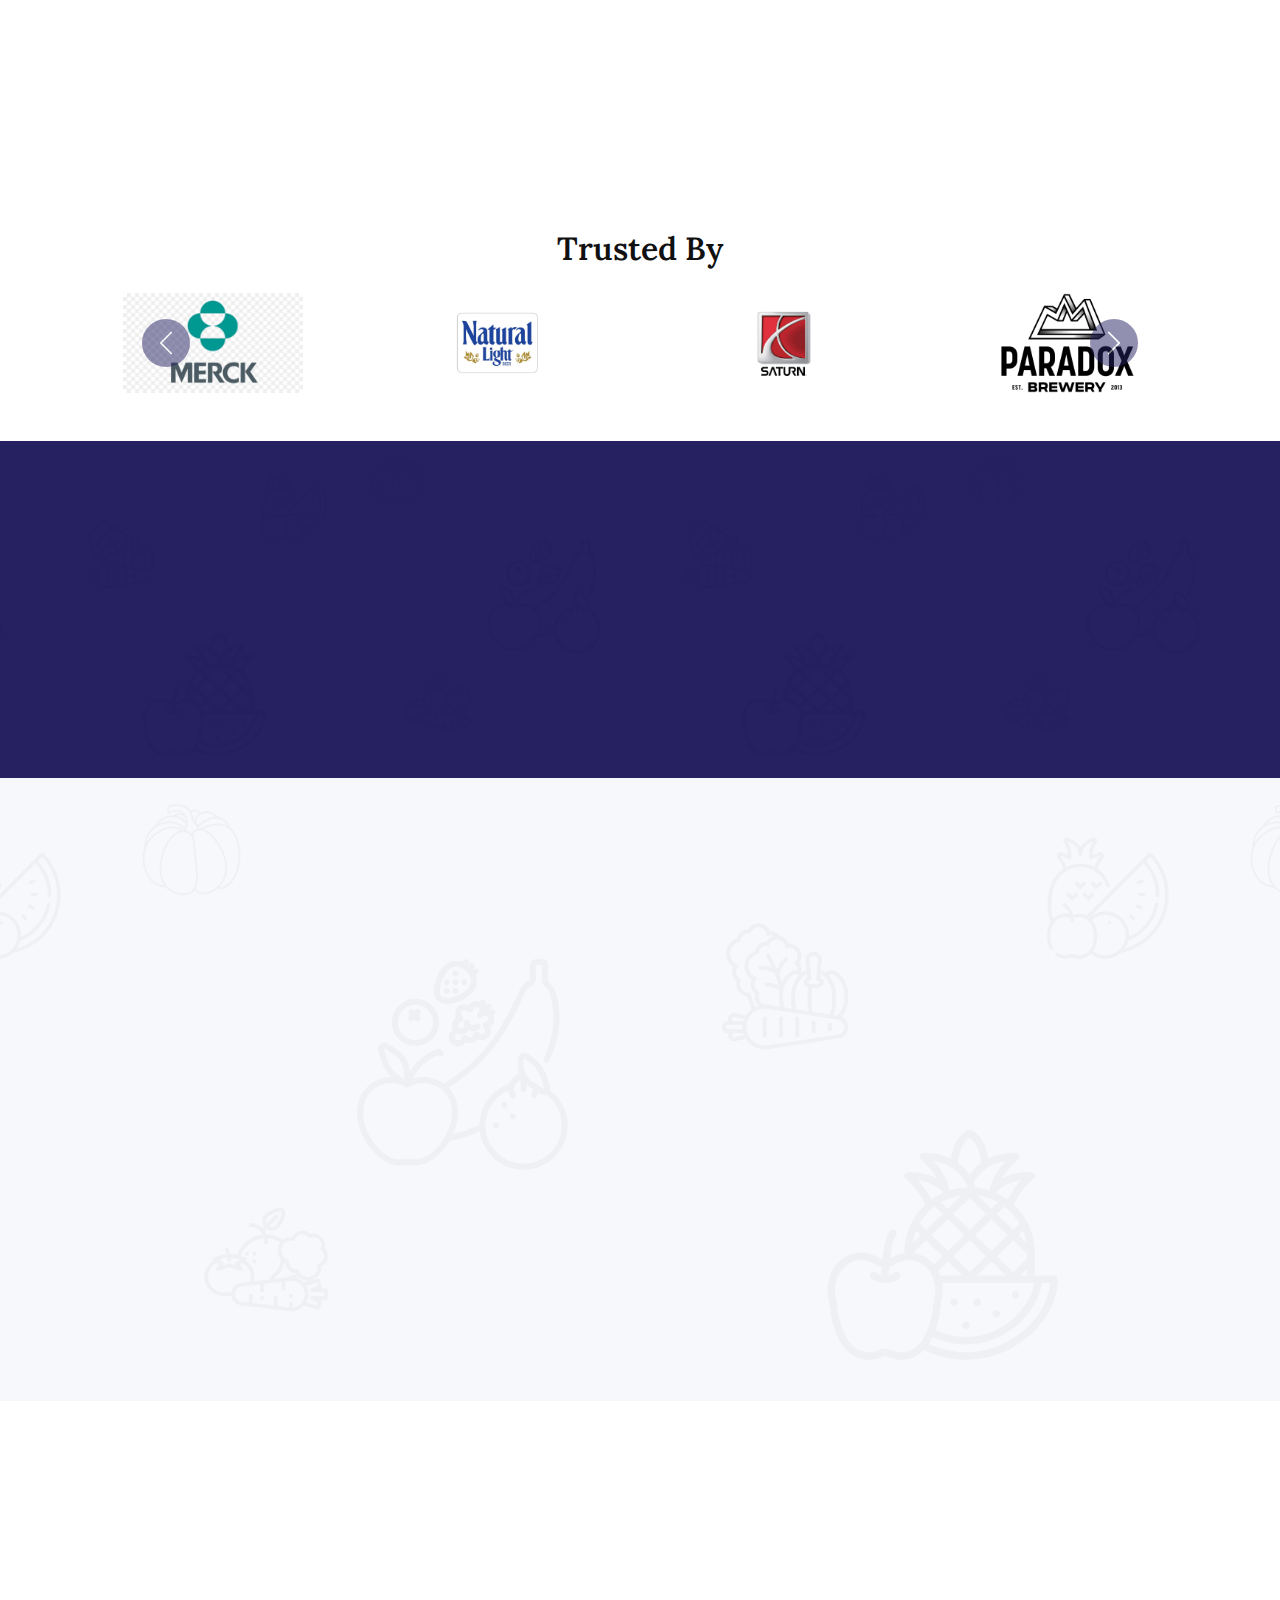
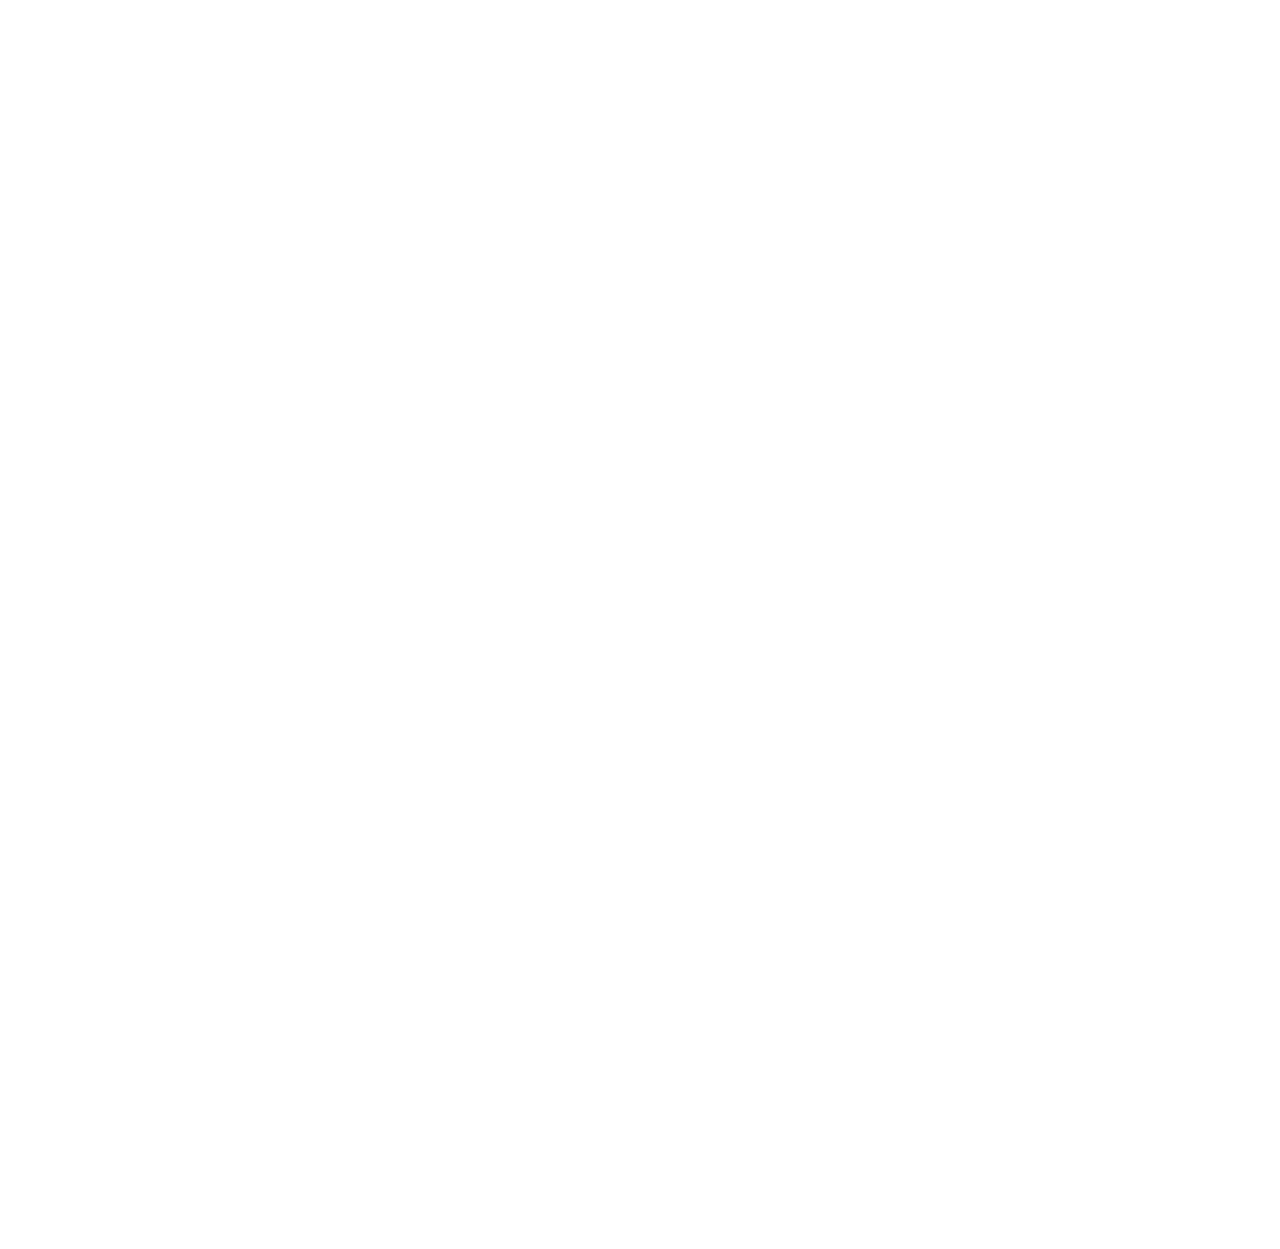
==== commit 4b415ae5: "some update" ====
--- a/index.html
+++ b/index.html
@@ -404,55 +404,86 @@
     <!-- end of priduct -->
 
     <!-- Trusted by -->
-    
-<section class="container my-5">
-    <h2 class="text-center mb-4">Trusted By</h2>
-    
-    <div id="partnerCarousel" class="carousel slide" data-bs-ride="carousel">
-        <div class="carousel-inner">
-            <div class="carousel-item active">
-                <div class="row">
-                    <div class="col-md-3">
-                        <img src="/placeholder.svg?height=100&width=200" class="partner-logo d-block" alt="Partner 1">
-                    </div>
-                    <div class="col-md-3">
-                        <img src="/placeholder.svg?height=100&width=200" class="partner-logo d-block" alt="Partner 2">
-                    </div>
-                    <div class="col-md-3">
-                        <img src="/placeholder.svg?height=100&width=200" class="partner-logo d-block" alt="Partner 3">
-                    </div>
-                    <div class="col-md-3">
-                        <img src="/placeholder.svg?height=100&width=200" class="partner-logo d-block" alt="Partner 4">
-                    </div>
-                </div>
-            </div>
-            <div class="carousel-item">
-                <div class="row">
-                    <div class="col-md-3">
-                        <img src="/placeholder.svg?height=100&width=200" class="partner-logo d-block" alt="Partner 5">
-                    </div>
-                    <div class="col-md-3">
-                        <img src="/placeholder.svg?height=100&width=200" class="partner-logo d-block" alt="Partner 6">
-                    </div>
-                    <div class="col-md-3">
-                        <img src="/placeholder.svg?height=100&width=200" class="partner-logo d-block" alt="Partner 7">
-                    </div>
-                    <div class="col-md-3">
-                        <img src="/placeholder.svg?height=100&width=200" class="partner-logo d-block" alt="Partner 8">
-                    </div>
-                </div>
-            </div>
-        </div>
-        <button class="carousel-control-prev" type="button" data-bs-target="#partnerCarousel" data-bs-slide="prev">
-            <span class="carousel-control-prev-icon" aria-hidden="true"></span>
-            <span class="visually-hidden">Previous</span>
-        </button>
-        <button class="carousel-control-next" type="button" data-bs-target="#partnerCarousel" data-bs-slide="next">
-            <span class="carousel-control-next-icon" aria-hidden="true"></span>
-            <span class="visually-hidden">Next</span>
-        </button>
-    </div>
-</section>
+    <section class="container my-5">
+        <h2 class="text-center mb-4">Trusted By</h2>
+        
+        <div id="partnerCarousel" class="carousel slide" data-bs-ride="carousel">
+            <div class="carousel-inner">
+                <div class="carousel-item active">
+                    <div class="row text-center">
+                        <div class="col-md-3">
+                            <img src="img/merk.webp" class="partner-logo d-block mx-auto bg-white" alt="Partner 1">
+                        </div>
+                        <div class="col-md-3">
+                            <img src="img/natural.webp" class="partner-logo d-block mx-auto" alt="Partner 2">
+                        </div>
+                        <div class="col-md-3">
+                            <img src="img/saturn.jpg" class="partner-logo d-block mx-auto" alt="Partner 3">
+                        </div>
+                        <div class="col-md-3">
+                            <img src="img/paradox.png" class="partner-logo d-block mx-auto" alt="Partner 4">
+                        </div>
+                    </div>
+                </div>
+                <div class="carousel-item">
+                    <div class="row text-center">
+                        <div class="col-md-3">
+                            <img src="img/natural.webp" class="partner-logo d-block mx-auto bg-white" alt="Partner 1">
+                        </div>
+                        <div class="col-md-3">
+                            <img  src="img/merk.webp"class="partner-logo d-block mx-auto" alt="Partner 2">
+                        </div>
+                        <div class="col-md-3">
+                            <img src="img/paradox.png" class="partner-logo d-block mx-auto" alt="Partner 3">
+                        </div>
+                        <div class="col-md-3">
+                            <img  src="img/saturn.jpg" class="partner-logo d-block mx-auto" alt="Partner 4">
+                        </div>
+    
+                        
+                    </div>
+                </div>
+            </div>
+            <button class="carousel-control-prev" type="button" data-bs-target="#partnerCarousel" data-bs-slide="prev">
+                <span class="carousel-control-prev-icon" aria-hidden="true"></span>
+                <span class="visually-hidden">Previous</span>
+            </button>
+            <button class="carousel-control-next" type="button" data-bs-target="#partnerCarousel" data-bs-slide="next">
+                <span class="carousel-control-next-icon" aria-hidden="true"></span>
+                <span class="visually-hidden">Next</span>
+            </button>
+        </div>
+    </section>
+    <style>
+        .gradient-box {
+            background: linear-gradient(to right, rgba(255, 255, 255, 1),rgba(255, 255, 255, 0.3));
+        }
+        .counter {
+    font-size: 3rem;
+    font-weight: bold;
+    transition: all 0.5s ease-in-out;
+    }
+    .counter-1 {
+    font-size: 3rem;
+    font-weight: bold;
+    transition: all 2s ease-in-out;
+    }
+    .partner-logo {
+            height: 100px; /* Set a consistent height */
+            object-fit: contain; /* Ensure the logos scale properly without distortion */
+        }
+    
+        @media (max-width: 768px) {
+            .partner-logo {
+                height: 80px; /* Adjust height for smaller screens */
+            }
+        }
+    
+    </style>
+    
+    
+    
+    
 
 
 
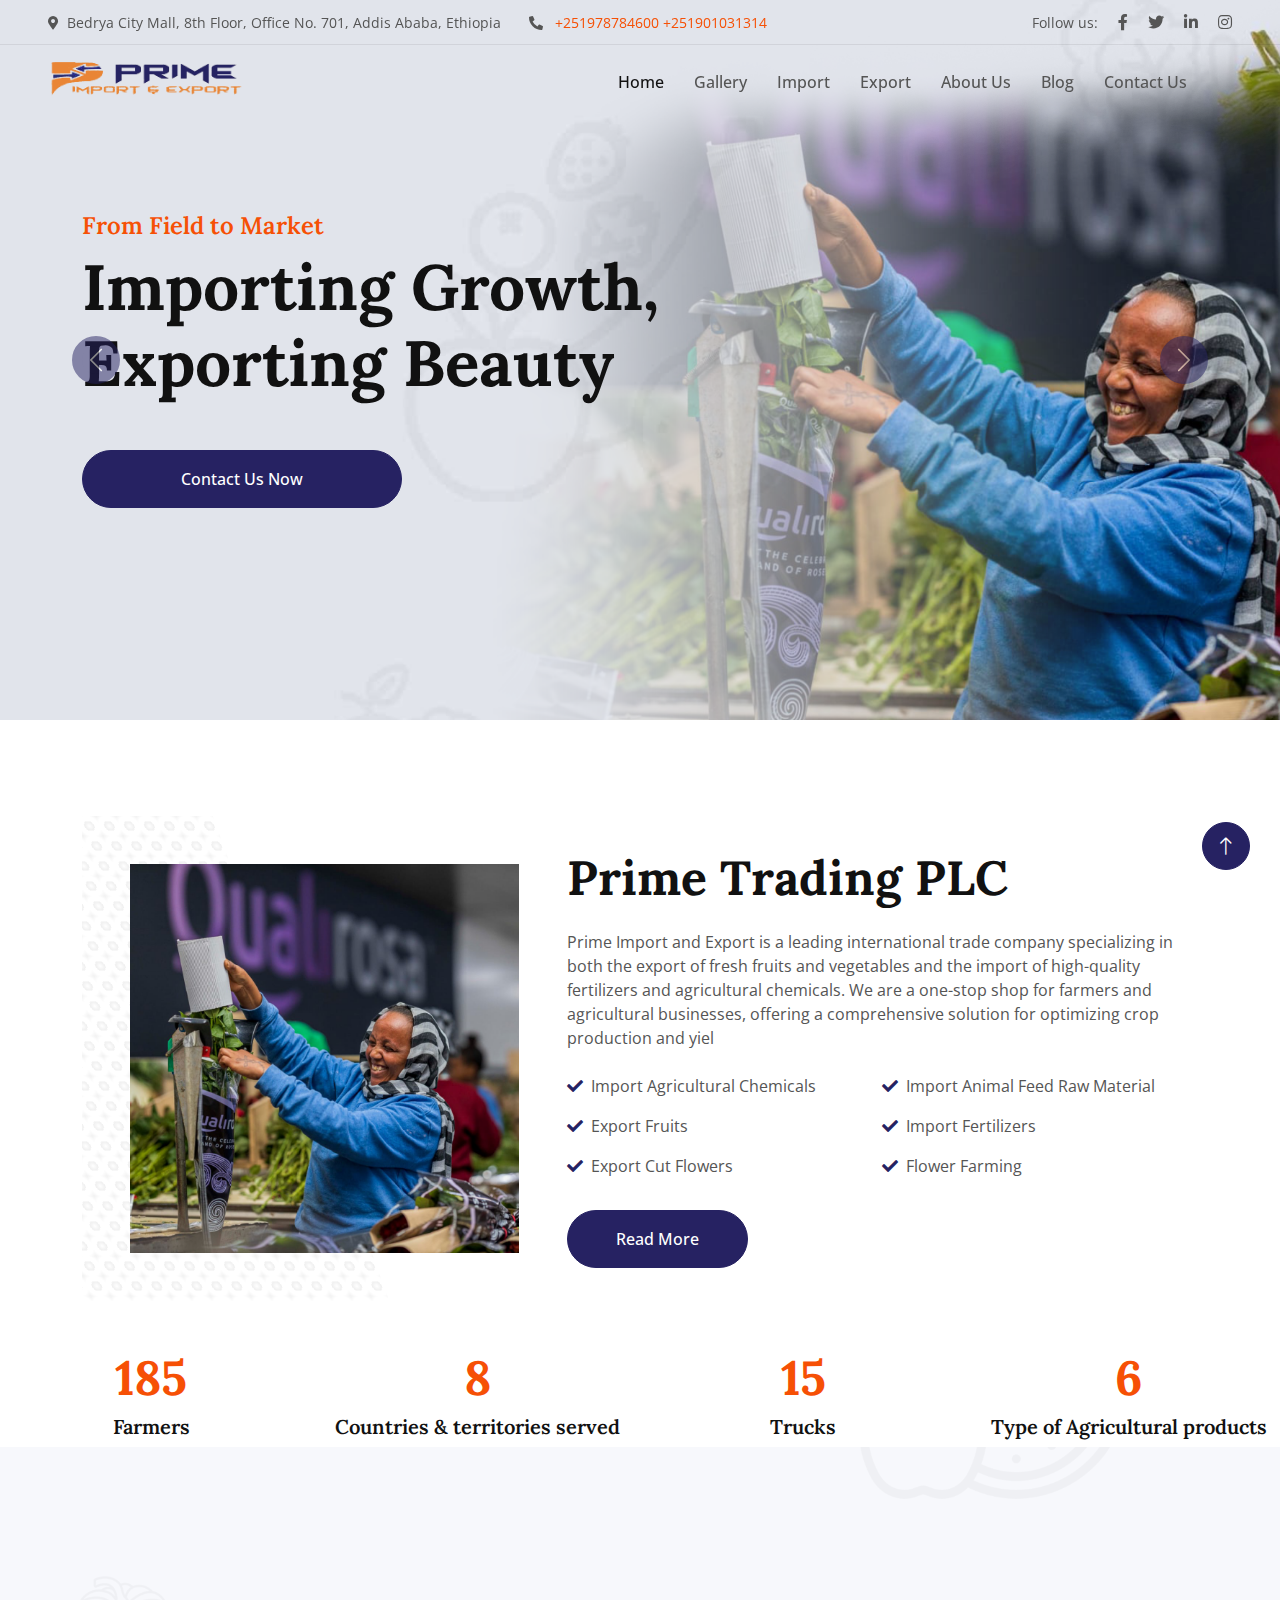
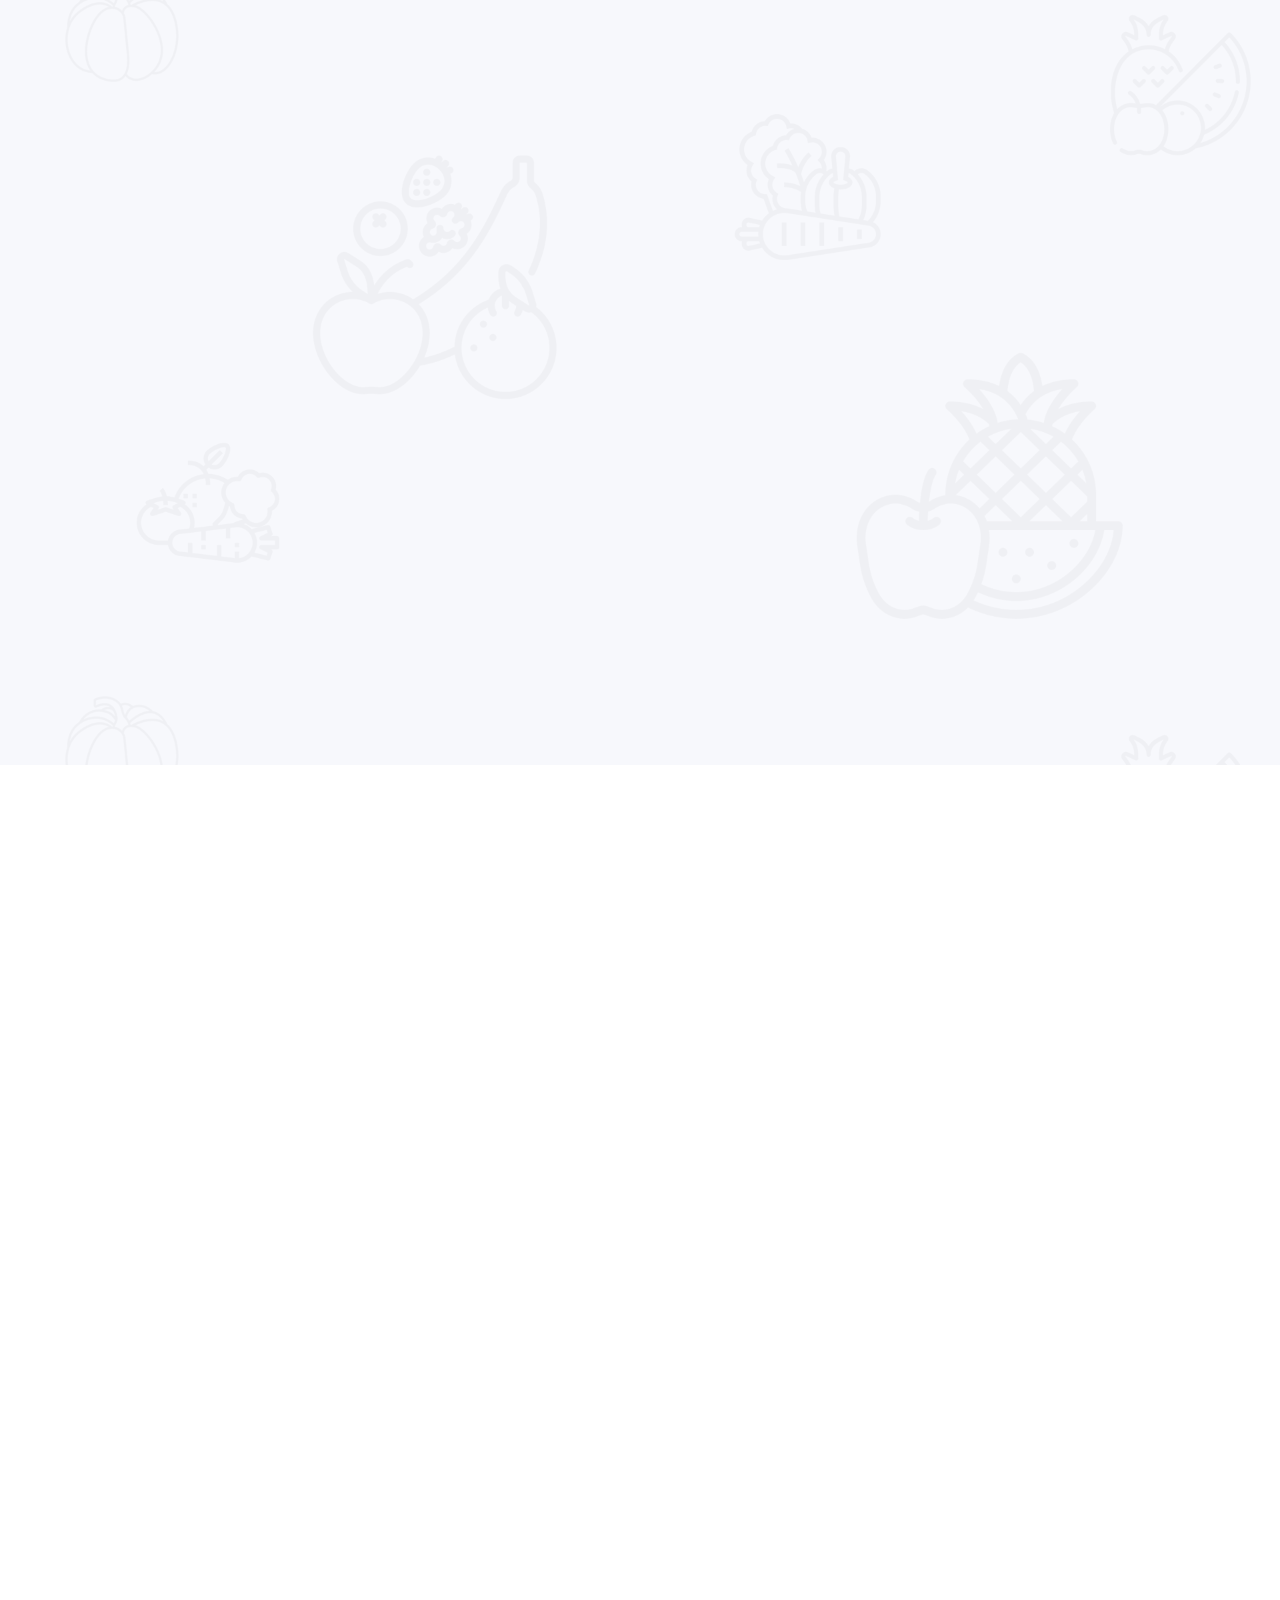
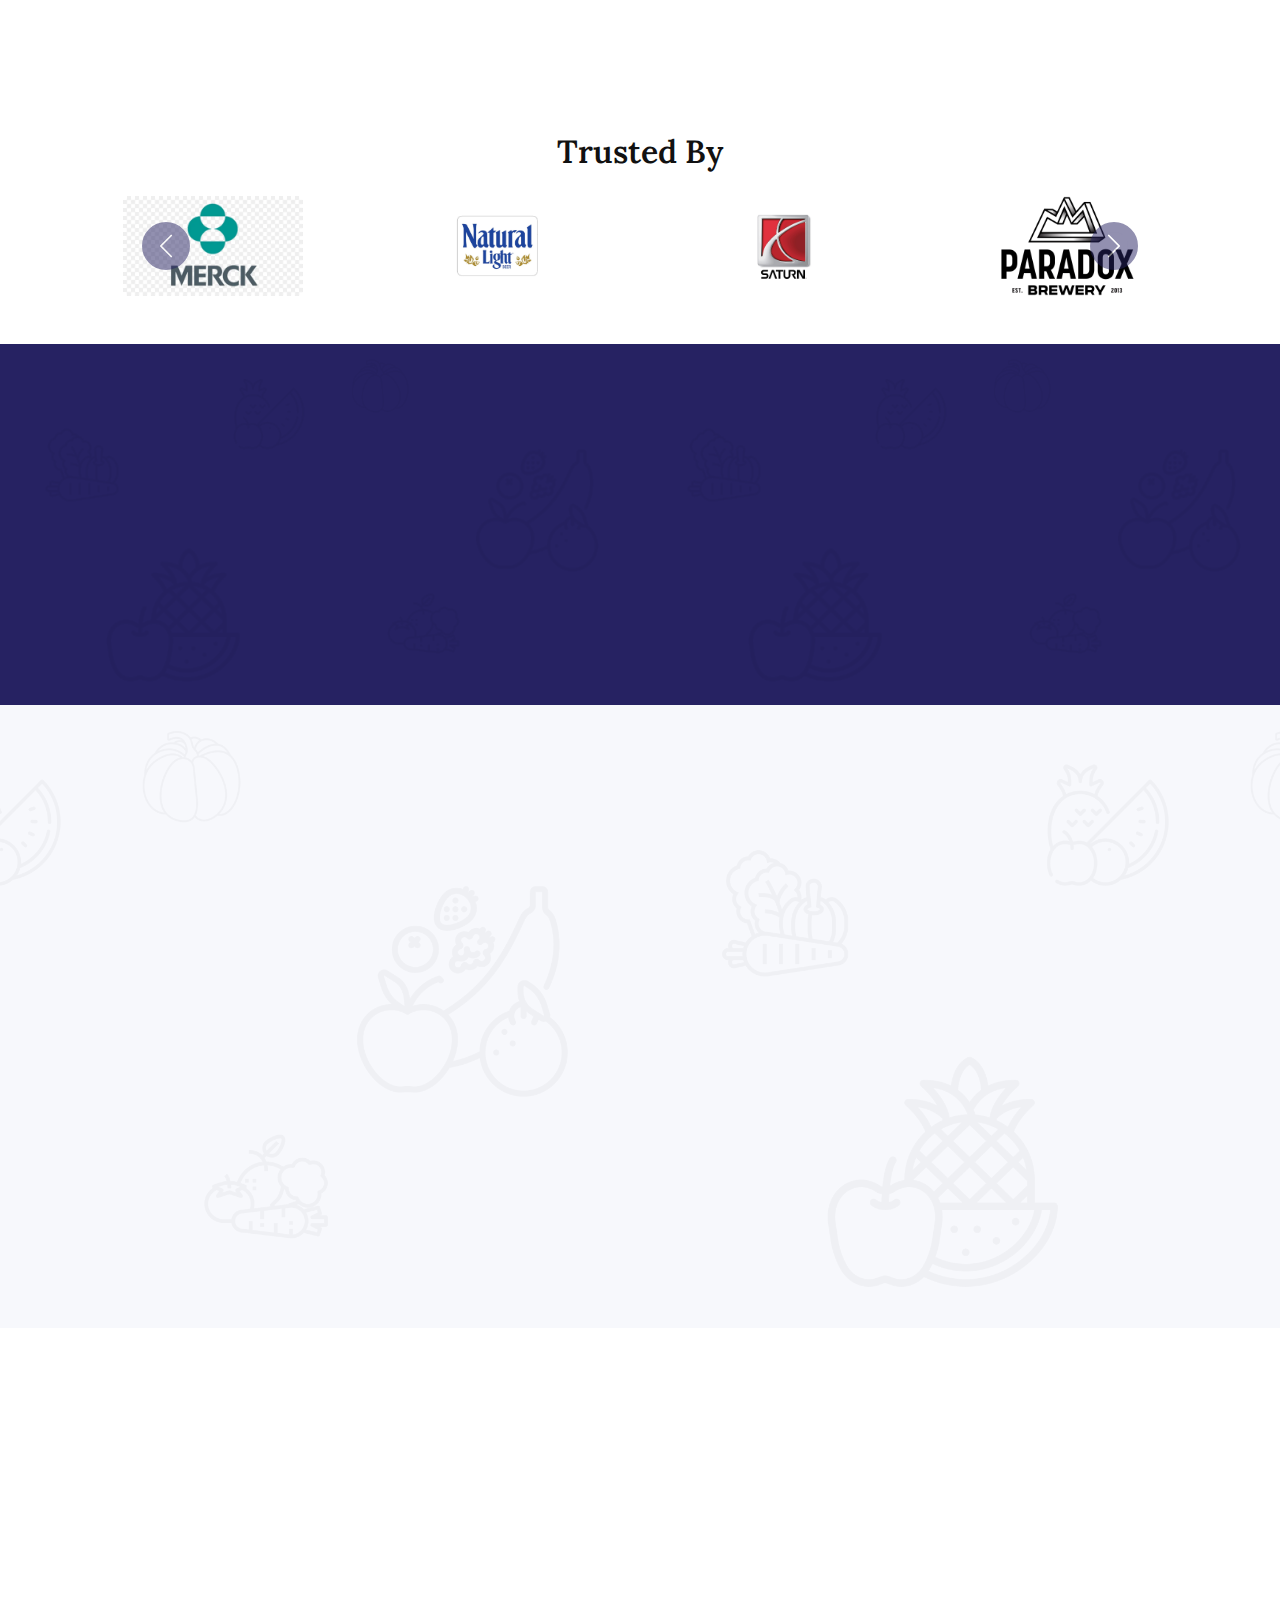
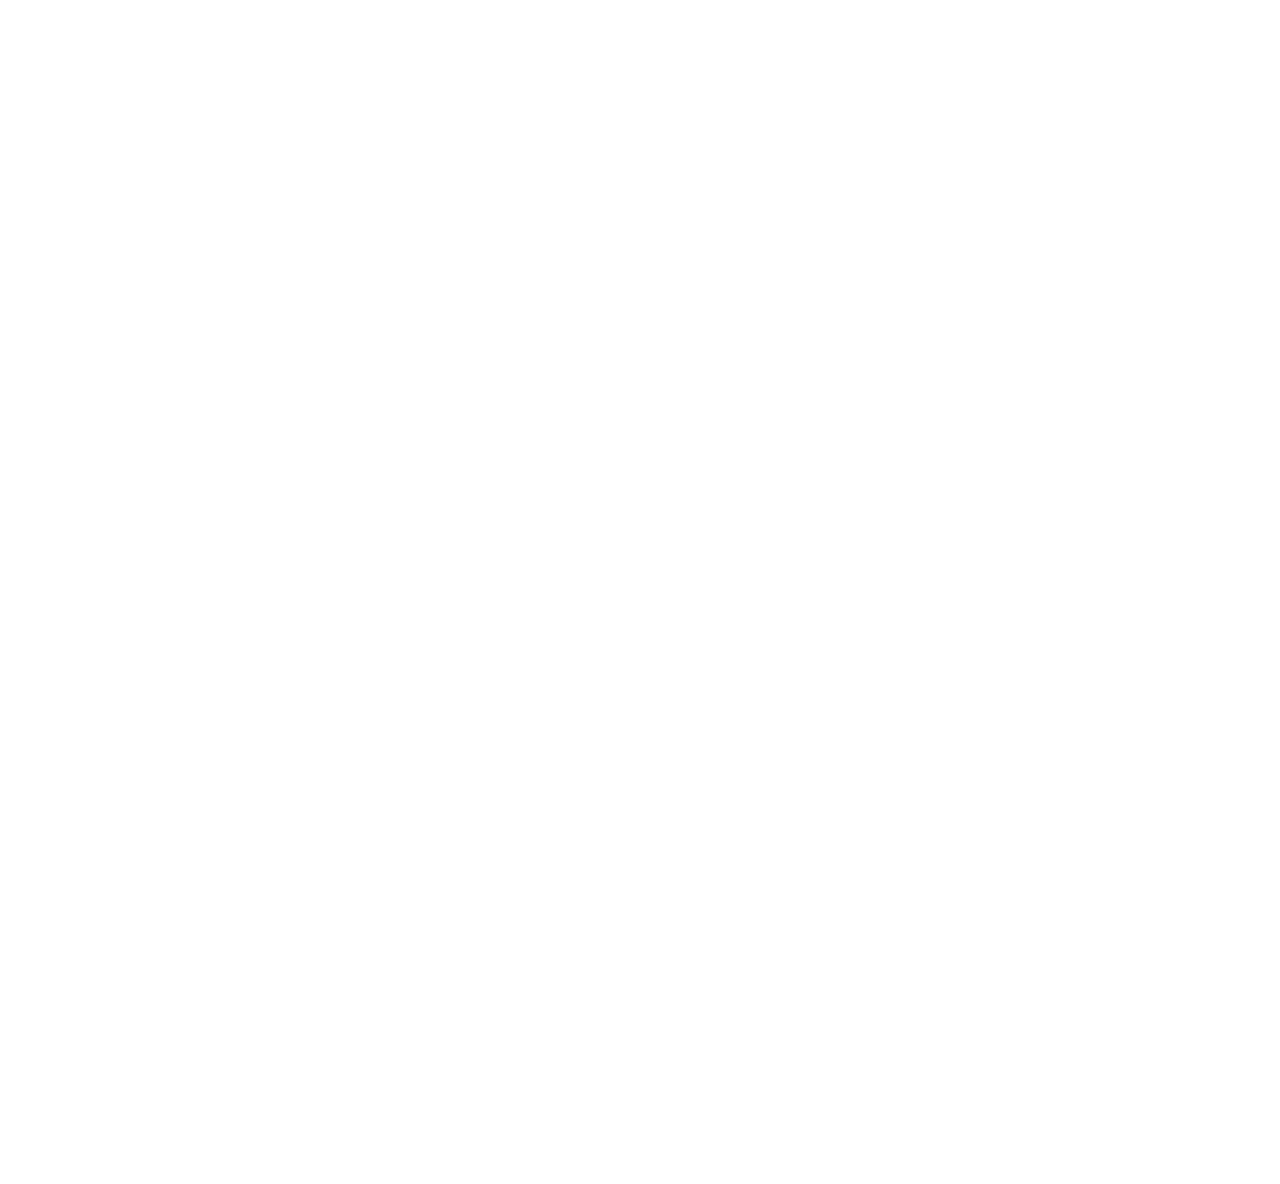
==== commit 3502abd2: "final adjustments" ====
--- a/index.html
+++ b/index.html
@@ -104,7 +104,7 @@
         </div>
 
         <nav class="navbar navbar-expand-lg navbar-light py-lg-0 px-lg-5 wow fadeIn" data-wow-delay="0.1s">
-            <a href="index.html" class="navbar-brand ms-4 ms-lg-0">
+            <a href="index.html" class="navbar-brand ms-4 ms-lg-0 col-8 col-sm-4">
                 <!-- <h1 class="fw-bold text-primary m-0">F<span class="text-secondary">oo</span>dy</h1> -->
                 <img src="img/logo.png" class="w-50" alt="">
             </a>
@@ -203,24 +203,24 @@
     <div class="container-xxl py-5">
         <div class="container">
             <div class="row g-5 align-items-center">
-                <div class="col-lg-6 wow fadeIn" data-wow-delay="0.1s">
+                <div class="col-lg-5 wow fadeIn" data-wow-delay="0.1s">
                     <div class="about-img position-relative overflow-hidden p-5 pe-0">
                         <img class="img-fluid w-100" src="img/about.png">
                     </div>
                 </div>
-                <div class="col-lg-6 wow fadeIn" data-wow-delay="0.5s">
+                <div class="col-lg-7 wow fadeIn" data-wow-delay="0.5s">
                     <h1 class="display-5 mb-4">Prime Trading PLC</h1>
                     <p class="mb-4">Prime Import and Export is a leading international trade company specializing in both the export of fresh fruits and vegetables and the import of high-quality fertilizers and agricultural chemicals. We are a one-stop shop for farmers and agricultural businesses, offering a comprehensive solution for optimizing crop production and yiel</p>
                     <div class="d-flex flex-row w-100">
-                        <div class="w-50">
-                            <p><i class="fa fa-check text-primary me-2"></i>Import Agricultural Chemicals </p>
-                            <p><i class="fa fa-check text-primary me-2"></i>Aliqu diam amet diam et eos</p>
-                            <p><i class="fa fa-check text-primary me-2"></i>Clita duo justo magna dolore erat amet</p>
-                        </div>
-                        <div class="w-50">
-                            <p><i class="fa fa-check text-primary me-2"></i>Import Agricultural Chemicals </p>
-                            <p><i class="fa fa-check text-primary me-2"></i>Aliqu diam amet diam et eos</p>
-                            <p><i class="fa fa-check text-primary me-2"></i>Clita duo justo magna dolore erat amet</p>
+                        <div class="w-75">
+                            <p><i class="fa fa-check text-primary me-2"></i>Import Agricultural Chemicals</p>
+                            <p><i class="fa fa-check text-primary me-2"></i>Export Fruits</p>
+                            <p><i class="fa fa-check text-primary me-2"></i>Export Cut Flowers </p>
+                        </div>
+                        <div class="w-75">
+                            <p><i class="fa fa-check text-primary me-2"></i>Import Animal Feed Raw Material</p>
+                            <p><i class="fa fa-check text-primary me-2"></i>Import Fertilizers</p>
+                            <p><i class="fa fa-check text-primary me-2"></i>Flower Farming</p>
                         </div>
                     </div>
                     <a class="btn btn-primary rounded-pill py-3 px-5 mt-3" href="about.html">Read More</a>
@@ -496,10 +496,10 @@
             <div class="row g-5 align-items-center">
                 <div class="col-md-7 wow fadeIn" data-wow-delay="0.1s">
                     <h1 class="display-5 text-white mb-3">Visit Our Gallery</h1>
-                    <p class="text-white mb-0">Tempor erat elitr rebum at clita. Diam dolor diam ipsum sit. Aliqu diam amet diam et eos. Clita erat ipsum et lorem et sit, sed stet lorem sit clita duo justo magna dolore erat amet. Diam dolor diam ipsum sit. Aliqu diam amet diam et eos.</p>
+                    <p class="text-white mb-0">Step into our world and explore the visual journey of our work. Our gallery showcases the projects, milestones, and experiences that define who we are. From the products we offer to the people behind our firm, take a closer look at the passion and dedication that goes into everything we do.</p>
                 </div>
                 <div class="col-md-5 text-md-end wow fadeIn" data-wow-delay="0.5s">
-                    <a class="btn btn-lg btn-secondary rounded-pill py-3 px-5" href="">Visit Now</a>
+                    <a class="btn btn-lg btn-secondary rounded-pill py-3 px-5" href="gallery.html">Visit Now</a>
                 </div>
             </div>
         </div>
@@ -562,11 +562,11 @@
             </div>
             <div class="row g-4">
                 <div class="col-lg-4 col-md-6 wow fadeInUp" data-wow-delay="0.1s">
-                    <img class="img-fluid" src="img/blog-1.jpg" alt="">
+                    <img class="img-fluid" src="img/export_car.jpg" alt="">
                     <div class="bg-light p-4">
-                        <a class="d-block h5 lh-base mb-4" href="">How to cultivate organic fruits and vegetables in own firm</a>
+                        <a class="d-block h5 lh-base mb-4" href="">Exporting premium products to clients around the world</a>
                         <div class="text-muted border-top pt-4">
-                            <small class="me-3"><i class="fa fa-calendar text-primary me-2"></i>01 Jan, 2045</small>
+                            <small class="me-3"><i class="fa fa-calendar text-primary me-2"></i>01 Jan, 2025</small>
                         </div>
                     </div>
                 </div>
@@ -582,7 +582,7 @@
         <div class="container py-5">
             <div class="row g-5">
                 <div class="col-lg-3 col-md-6">
-                    <img src="img/Logoprime.png" alt="Logo" class="footer-logo" />
+                    <img src="img/logo.png" alt="Logo" class="footer-logo" />
 
                     <p>Prime Import and Export stands as a premier player in the global trade industry, renowned for its expertise in the export of fresh, premium-quality fruits and vegetables and the import of superior-grade fertilizers and agricultural chemicals.
                     </p>
--- a/css/style.css
+++ b/css/style.css
@@ -198,7 +198,14 @@
 .page-header-2 {
     padding-top: 12rem;
     padding-bottom: 6rem;
-    background: url(../img/carousel-1.png) top right no-repeat;
+    background: url(../img/background-img-1.png) top right no-repeat;
+    background-size: cover;
+}
+
+.page-header-3 {
+    padding-top: 12rem;
+    padding-bottom: 6rem;
+    background: url(../img/background-export.png) top right no-repeat;
     background-size: cover;
 }
 
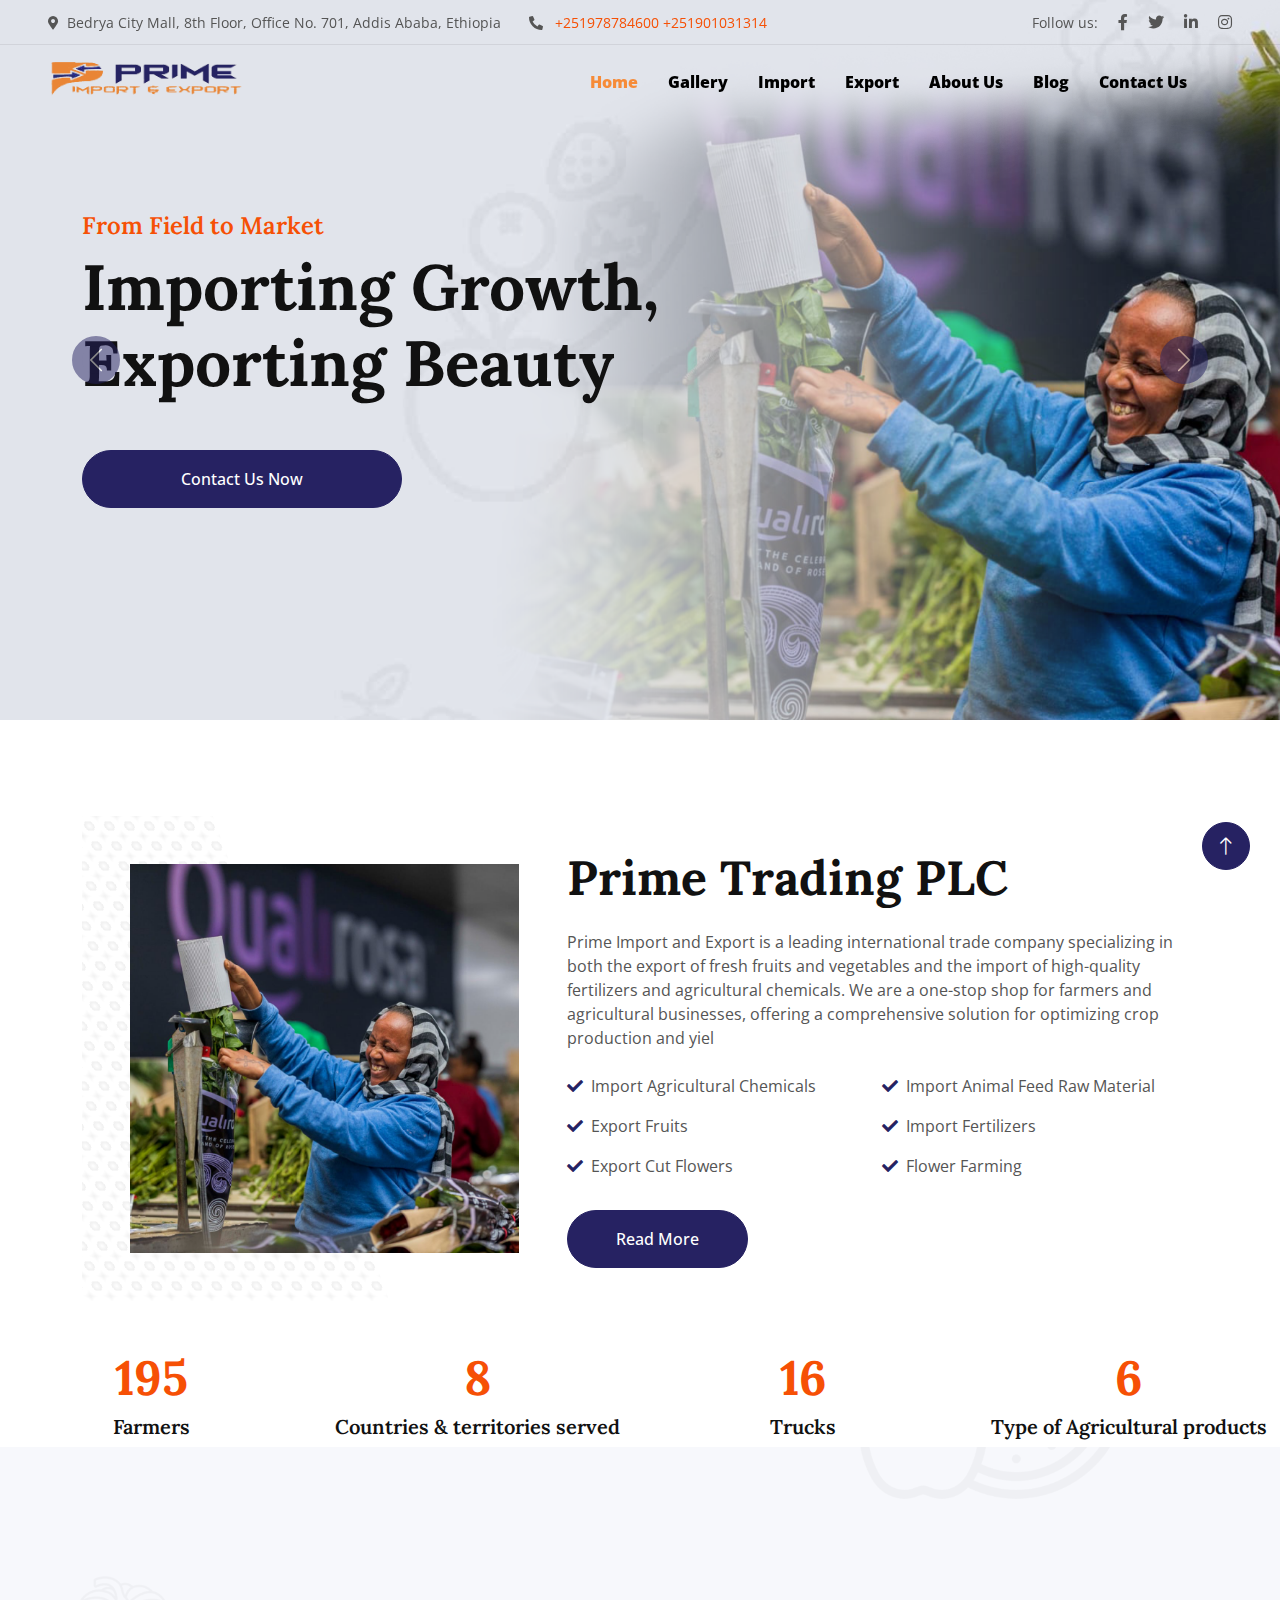
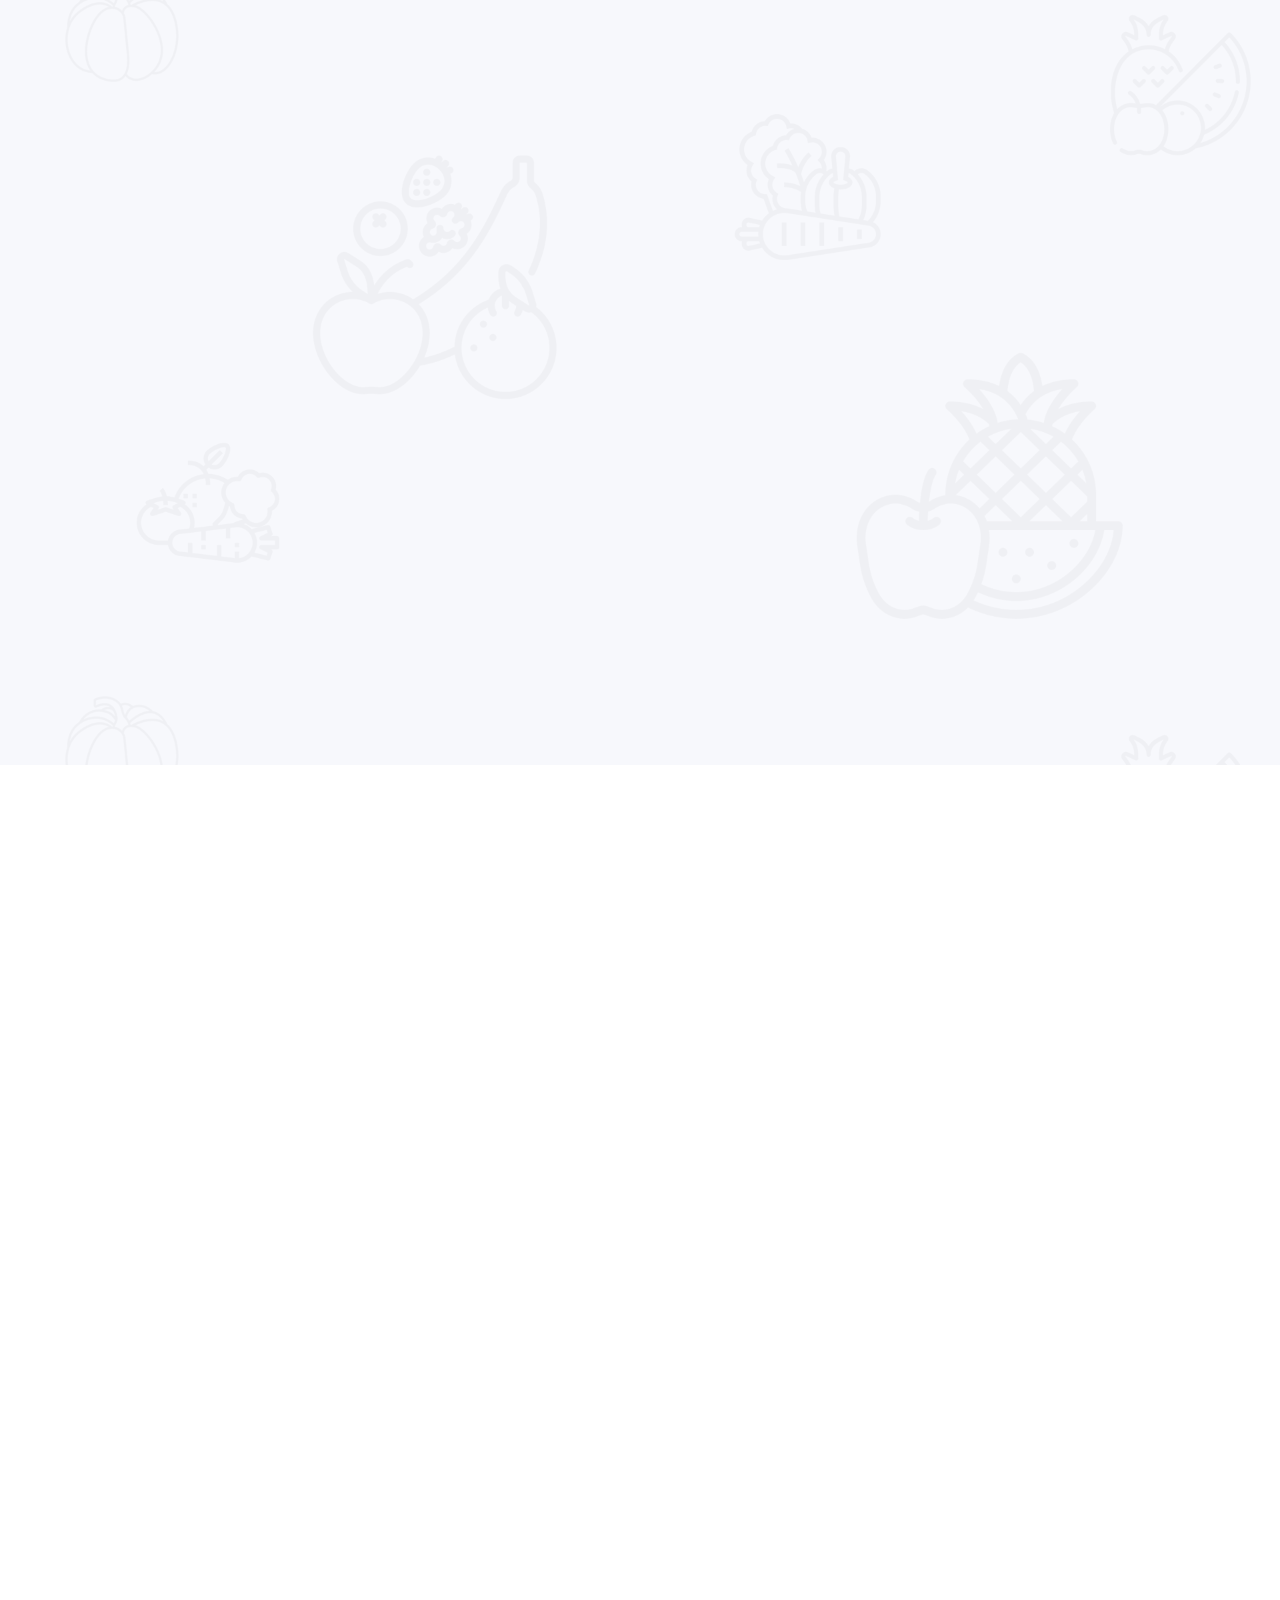
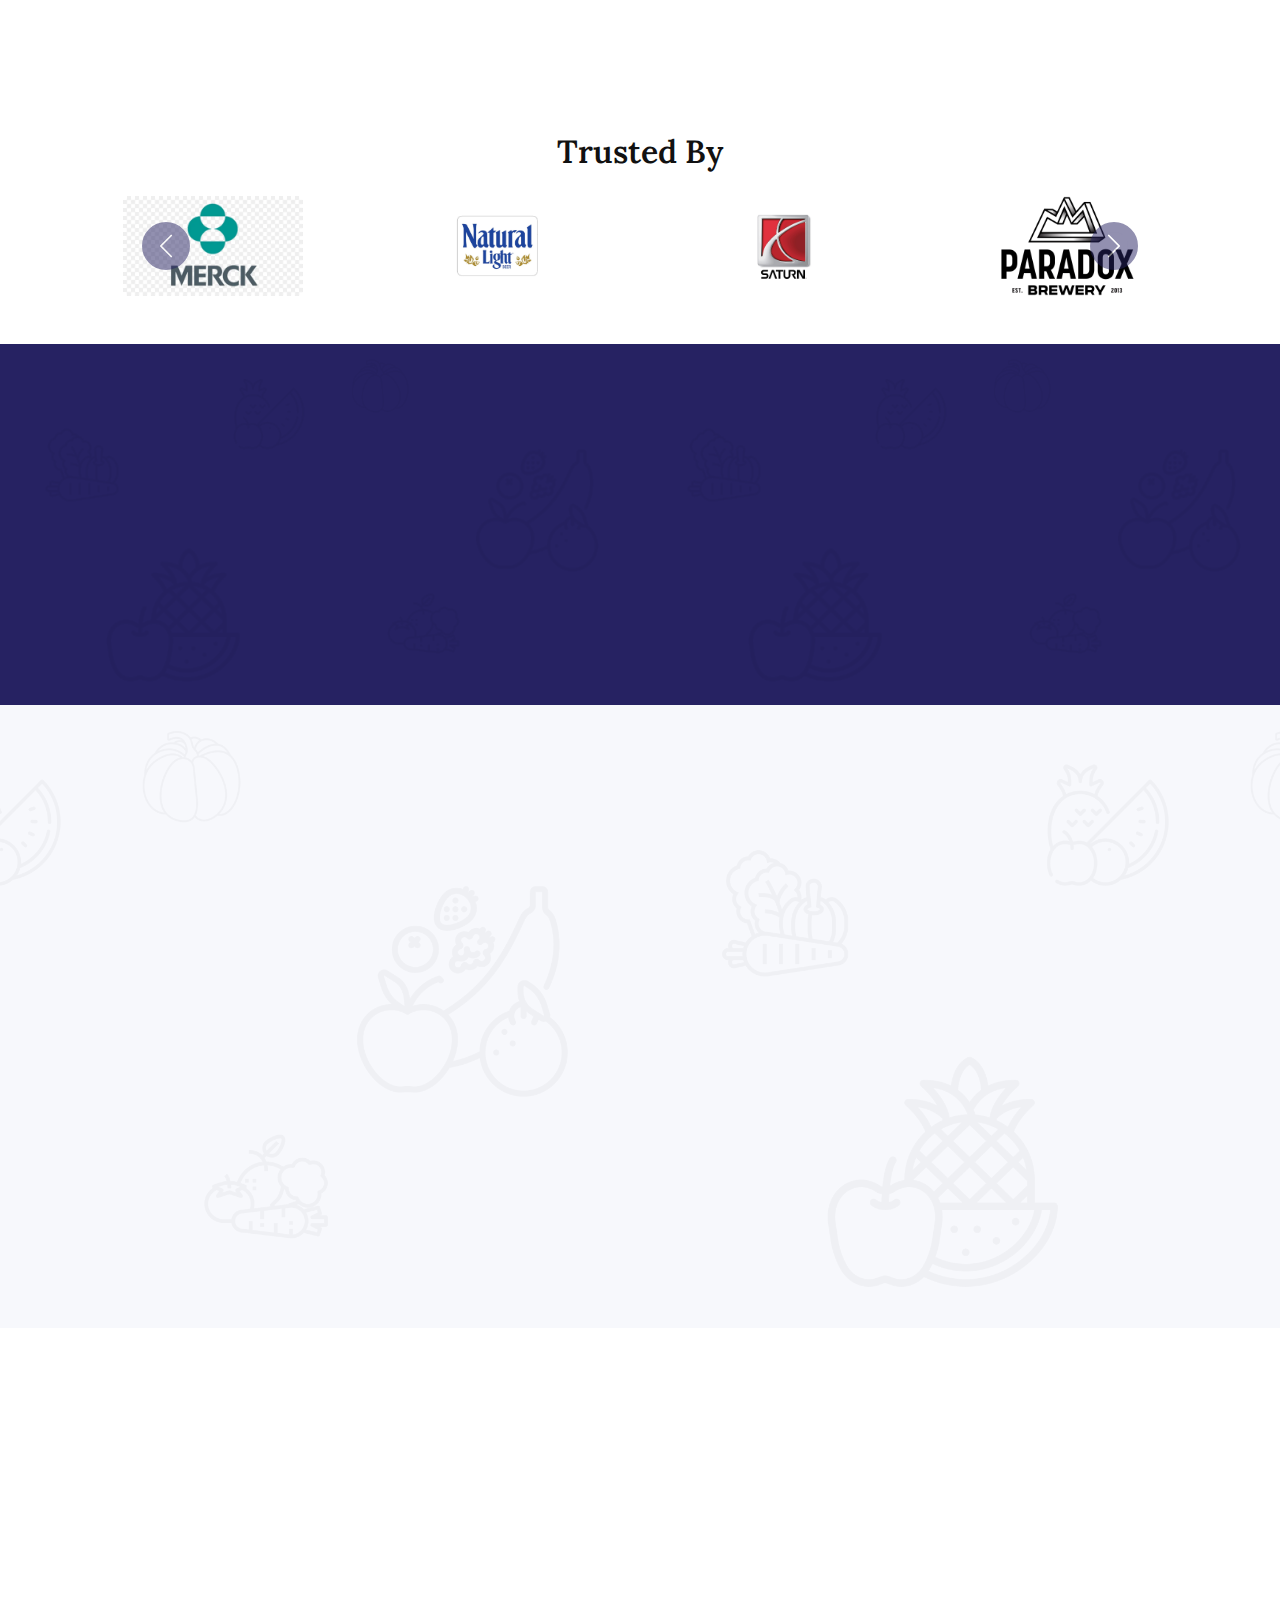
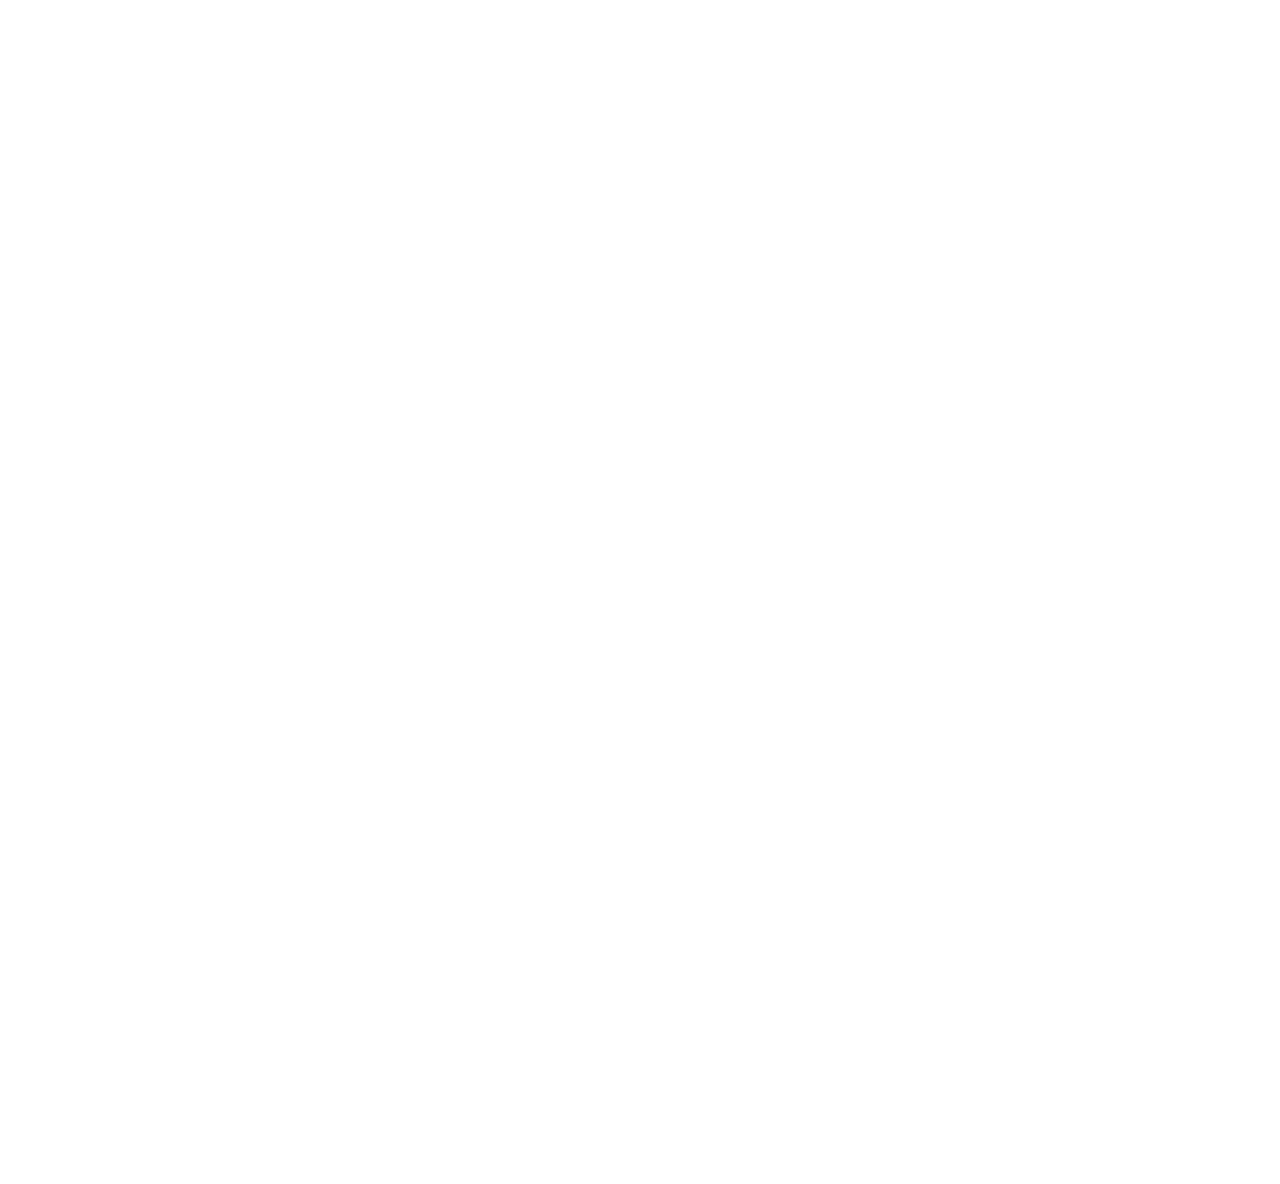
==== commit f3b10c3b: "final changes" ====
--- a/index.html
+++ b/index.html
@@ -169,6 +169,36 @@
                     </div>
                 </div>
                 <div class="carousel-item">
+                    <img class="w-100" src="img/carousel-4.png" alt="Image">
+                   <div class="carousel-caption">
+                        <div class="container">
+                            <div class="row justify-content-start">
+                                <div class="col-lg-7">
+                                    <h4 class="text-secondary">Flourish & Export</h4>
+                                    <h6 class="display-3 mb-5 animated slideInDown">Importing Growth, Exporting Beauty</h6>
+                                    <a href="contact.html" class="w-50 btn btn-primary rounded-pill py-sm-3 px-sm-5">Contact us Now</a>
+                                    <!-- <a href="" class="btn btn-secondary rounded-pill py-sm-3 px-sm-5 ms-3">Services</a> -->
+                                </div>
+                            </div>
+                        </div>
+                    </div>
+                </div>
+                <div class="carousel-item">
+                    <img class="w-100" src="img/carousel-5.png" alt="Image">
+                   <div class="carousel-caption">
+                        <div class="container">
+                            <div class="row justify-content-start">
+                                <div class="col-lg-7">
+                                    <h4 class="text-secondary">Flourish & Export</h4>
+                                    <h6 class="display-3 mb-5 animated slideInDown">Importing Growth, Exporting Beauty</h6>
+                                    <a href="contact.html" class="w-50 btn btn-primary rounded-pill py-sm-3 px-sm-5">Contact us Now</a>
+                                    <!-- <a href="" class="btn btn-secondary rounded-pill py-sm-3 px-sm-5 ms-3">Services</a> -->
+                                </div>
+                            </div>
+                        </div>
+                    </div>
+                </div>
+                <div class="carousel-item">
                     <img class="w-100" src="img/carousel-2.png" alt="Image">
                    <div class="carousel-caption">
                         <div class="container">
@@ -183,6 +213,7 @@
                         </div>
                     </div>
                 </div>
+                
             </div>
             <button class="carousel-control-prev" type="button" data-bs-target="#header-carousel"
                 data-bs-slide="prev">
--- a/css/style.css
+++ b/css/style.css
@@ -105,14 +105,14 @@
 
 .navbar .navbar-nav .nav-link {
     padding: 25px 15px;
-    color: #555555;
-    font-weight: 500;
+    color: #000;
+    font-weight: 900;
     outline: none;
 }
 
 .navbar .navbar-nav .nav-link:hover,
 .navbar .navbar-nav .nav-link.active {
-    color: var(--dark);
+    color: var(--secondary);
 }
 
 @media (max-width: 991.98px) {
